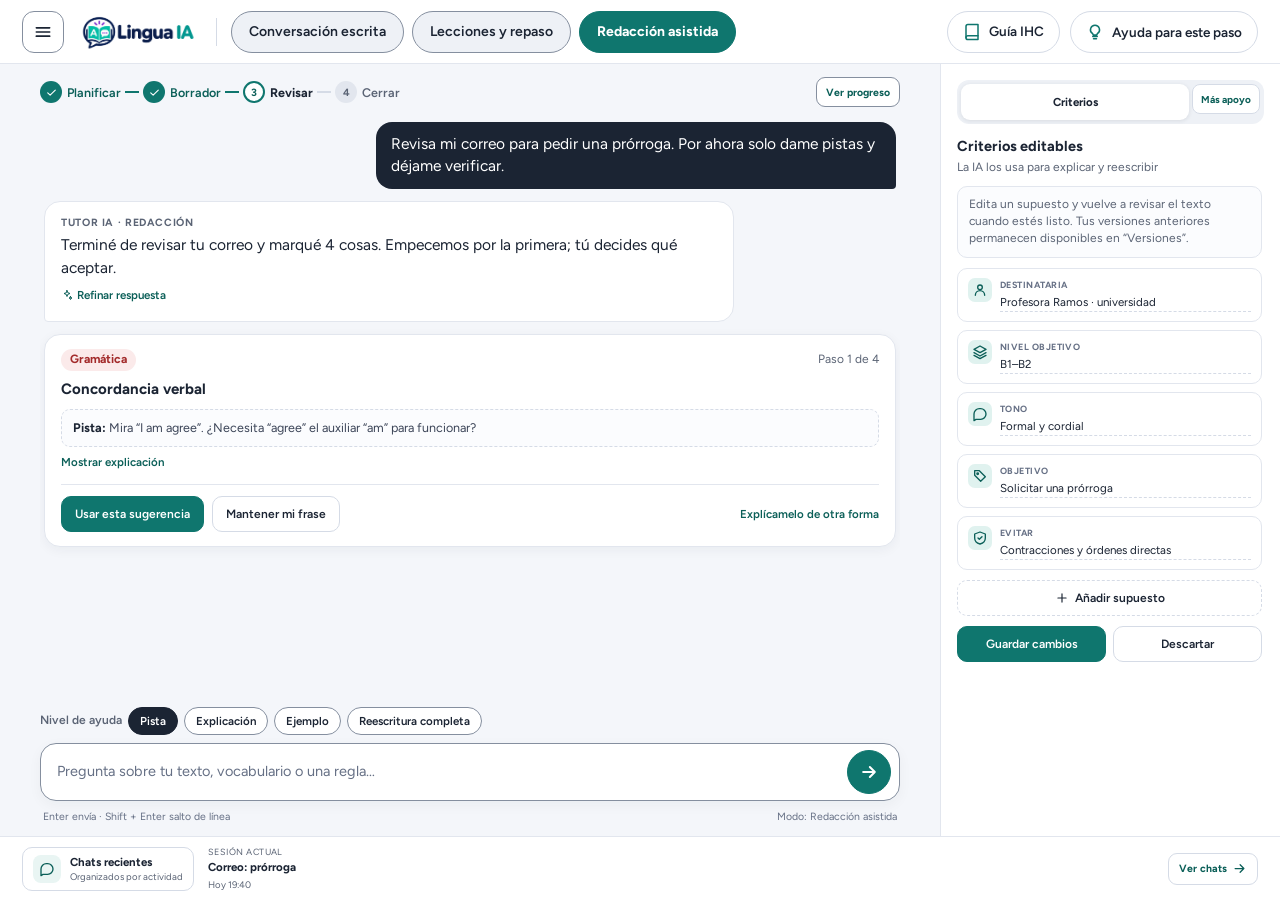
==== index.html @ 950b133c "feat: habilitar alojamiento dual en GitHub Pages con interconexión bidireccional y alias guia.html" ====
<!DOCTYPE html>
<html lang="es">
<head>
    <meta charset="UTF-8">
    <meta name="viewport" content="width=device-width, initial-scale=1.0">
    <title>Tutor IA · Inglés asistido</title>
    <link rel="preconnect" href="https://fonts.googleapis.com">
    <link rel="preconnect" href="https://fonts.gstatic.com" crossorigin>
    <link href="https://fonts.googleapis.com/css2?family=Figtree:wght@400;500;600;700&display=swap" rel="stylesheet">
    <link rel="stylesheet" href="css/style.css">
</head>
<body>
    <div class="app" id="app">

        <!-- ============ HEADER ============ -->
        <header class="app-header">
            <button class="icon-btn" data-action="open-drawer" aria-label="Menú: selector de tareas y modos" title="Selector de tareas">
                <svg width="20" height="20" viewBox="0 0 24 24" fill="none" stroke="currentColor" stroke-width="2" stroke-linecap="round"><path d="M4 7h16M4 12h16M4 17h16"/></svg>
            </button>
            <div class="brand-lockup" aria-label="Lingua IA" title="Lingua IA">
                <img src="images/lingua-ia-logo.png" alt="Lingua IA">
            </div>
            <span class="header-divider" aria-hidden="true"></span>

            <nav class="mode-nav" id="mode-nav" aria-label="Modos de práctica">
                <button class="mode-pill" data-action="set-mode" data-mode="conversation">Conversación escrita</button>
                <button class="mode-pill" data-action="set-mode" data-mode="lessons">Lecciones y repaso</button>
                <button class="mode-pill is-active" data-action="set-mode" data-mode="writing" aria-current="true">Redacción asistida</button>
            </nav>

            <div class="header-spacer"></div>

            <a href="guia.html" target="_blank" class="suggestion-btn" title="Abrir Guía de Principios de IHC en pestaña nueva" style="text-decoration: none; display: inline-flex; align-items: center; gap: 8px;">
                <svg width="18" height="18" viewBox="0 0 24 24" fill="none" stroke="currentColor" stroke-width="2" stroke-linecap="round" stroke-linejoin="round" aria-hidden="true"><path d="M4 19.5A2.5 2.5 0 0 1 6.5 17H20"/><path d="M6.5 2H20v20H6.5A2.5 2.5 0 0 1 4 19.5v-15A2.5 2.5 0 0 1 6.5 2z"/></svg>
                <span>Guía IHC</span>
            </a>

            <button class="suggestion-btn" id="suggestions-btn" data-action="toggle-suggestions" aria-expanded="false" aria-controls="suggestions-popover" aria-label="Sugerencias para este paso" title="Sugerencias para este paso">
                <svg width="18" height="18" viewBox="0 0 24 24" fill="none" stroke="currentColor" stroke-width="2" stroke-linecap="round" stroke-linejoin="round"><path d="M9 18h6M10 21h4M12 3a6 6 0 00-3.5 10.9c.6.5 1 1.2 1 2.1h5c0-.9.4-1.6 1-2.1A6 6 0 0012 3z"/></svg>
                <span>Ayuda para este paso</span>
            </button>

            <div class="popover" id="suggestions-popover" hidden></div>
        </header>

        <!-- ============ WORKSPACE ============ -->
        <div class="workspace">
            <main class="chat-column">
                <h1 class="sr-only" id="page-title">Lingua IA · Redacción asistida</h1>
                <div class="stagebar" id="stagebar"></div>

                <div class="chat-scroll" id="chat-scroll">
                    <div class="chat-messages" id="chat-messages" aria-live="polite"></div>
                </div>

                <div class="side-query" id="side-query" hidden></div>

                <div class="composer">
                    <div class="help-levels" id="help-levels" role="group" aria-label="Nivel de ayuda"></div>
                    <form class="composer-box" id="chat-form">
                        <label class="sr-only" for="chat-input">Escribe tu mensaje</label>
                        <textarea id="chat-input" rows="1" placeholder="Pregunta algo sobre tu texto o escribe otra frase…"></textarea>
                        <button type="submit" class="round-btn primary" id="send-btn" aria-label="Enviar mensaje" title="Enviar">
                            <svg width="20" height="20" viewBox="0 0 24 24" fill="none" stroke="currentColor" stroke-width="2.4" stroke-linecap="round" stroke-linejoin="round"><path d="M5 12h14M13 6l6 6-6 6"/></svg>
                        </button>
                    </form>
                    <div class="composer-hint">
                        <span>Enter envía · Shift + Enter salto de línea</span>
                        <span id="composer-mode-hint">Modo: Redacción asistida</span>
                    </div>
                </div>
            </main>

            <aside class="side-panel" id="side-panel" aria-label="Panel de apoyo">
                <button class="mobile-support-close" data-action="close-mobile-support">Cerrar apoyo</button>
                <div class="aside-tabs" id="aside-tabs" role="tablist"></div>
                <div class="aside-content" id="aside-content"></div>
            </aside>
        </div>

        <!-- ============ FOOTER ============ -->
        <footer class="recent-footer" id="recent-footer" aria-label="Chats recientes"></footer>
    </div>

    <!-- Overlays -->
    <div class="drawer-overlay" id="drawer-overlay" data-action="close-drawer" hidden></div>
    <aside class="drawer" id="drawer" hidden aria-label="Selector de tareas"></aside>
    <div class="history-overlay" id="history-overlay" data-action="close-history" hidden></div>
    <aside class="history-drawer" id="history-drawer" hidden aria-label="Chats recientes organizados por tarea"></aside>
    <div class="mobile-support-overlay" id="mobile-support-overlay" data-action="close-mobile-support" hidden></div>
    <div class="modal-overlay" id="modal-overlay" hidden>
        <div class="modal" role="dialog" aria-modal="true" aria-labelledby="modal-title" id="modal"></div>
    </div>
    <div class="toast" id="toast" role="status" hidden></div>
    <div class="sr-only" id="live-region" aria-live="polite"></div>

    <script src="js/icons.js"></script>
    <script src="js/data.js"></script>
    <script src="js/state.js"></script>
    <script src="js/corrections.js"></script>
    <script src="js/panels.js"></script>
    <script src="js/chat.js"></script>
    <script src="js/app.js"></script>
</body>
</html>
---- css/style.css ----
/* ============================================================
   Tutor IA · Inglés asistido
   Design system heredado de Main.dc.html (Figtree + teal)
   ============================================================ */

/* ---------- Tokens ---------- */
:root {
    --bg: #F4F6FA;
    --text: #1B2433;
    --text-2: #3B4457;
    --text-3: #5B6475;
    --muted: #667085;
    --teal: #0F766E;
    --teal-dark: #0B5F58;
    --teal-soft: #E0F2EF;
    --teal-soft-2: #E9F5F3;
    --border: #E2E6EE;
    --border-2: #D5DBE6;
    --border-3: #C5CDDB;
    --control-border: #858F9F;
    --surface: #FFFFFF;
    --surface-2: #EEF1F6;
    --surface-3: #FBFCFE;
    --red-soft: #FBEAEA;
    --red: #A32B2B;
    --red-2: #C23B3B;
    --blue-soft: #EAF2FB;
    --blue: #2B6CB0;
    --purple-soft: #EEF1F5;
    --purple: #344054;
    --yellow-soft: #FFF1D6;
    --yellow: #B7791F;
    --green-soft: #E0F2EF;
    --green: #0F766E;
    --radius: 16px;
    --radius-md: 12px;
    --radius-sm: 10px;
    --shadow: 0 18px 44px rgba(27, 36, 51, 0.14);
}

/* ---------- Reset ---------- */
*,
*::before,
*::after { box-sizing: border-box; }

html { font-size: 16px; }

body {
    margin: 0;
    min-height: 100vh;
    display: flex;
    align-items: center;
    justify-content: center;
    background: #E7EBF2;
    color: var(--text);
    font-family: 'Figtree', system-ui, -apple-system, sans-serif;
    line-height: 1.45;
    overflow: hidden;
}

button,
input,
textarea,
select { font-family: inherit; }

button { cursor: pointer; }

[hidden] { display: none !important; }

h1, h2, h3, h4, p { margin: 0; }

svg { display: block; }

.sr-only {
    position: absolute !important;
    width: 1px; height: 1px;
    padding: 0; margin: -1px;
    overflow: hidden; clip: rect(0 0 0 0);
    white-space: nowrap; border: 0;
}

/* ---------- App shell ---------- */
.app {
    width: 1440px;
    max-width: 100vw;
    height: 900px;
    max-height: 100vh;
    display: flex;
    flex-direction: column;
    background: var(--bg);
    overflow: hidden;
    box-shadow: 0 0 0 1px rgba(27, 36, 51, 0.04), var(--shadow);
}

/* ============================================================
   HEADER
   ============================================================ */
.app-header {
    height: 64px;
    flex: none;
    display: flex;
    align-items: center;
    gap: 10px;
    padding: 0 22px;
    background: var(--surface);
    border-bottom: 1px solid var(--border);
    position: relative;
    z-index: 30;
}

.icon-btn {
    width: 42px;
    height: 42px;
    flex: none;
    display: inline-flex;
    align-items: center;
    justify-content: center;
    border: 1px solid var(--border-2);
    border-radius: 12px;
    background: var(--surface);
    color: var(--text);
    transition: background 0.16s, border-color 0.16s;
}
.icon-btn:hover { background: var(--surface-2); border-color: var(--border-3); }
.icon-btn.tiny { width: 28px; height: 28px; border-radius: 8px; }

.brand-lockup {
    width: 128px;
    height: 40px;
    flex: none;
    display: inline-flex;
    align-items: center;
    justify-content: center;
    overflow: hidden;
}
.brand-lockup img {
    display: block;
    width: 100%;
    height: 100%;
    object-fit: contain;
}

.header-divider {
    width: 1px;
    height: 28px;
    background: var(--border-2);
    margin: 0 4px;
    flex: none;
}

.mode-nav {
    display: flex;
    align-items: center;
    gap: 8px;
    min-width: 0;
    overflow-x: auto;
    scrollbar-width: none;
}
.mode-nav::-webkit-scrollbar { display: none; }

.mode-pill {
    height: 42px;
    padding: 0 17px;
    border-radius: 22px;
    border: 1px solid var(--border-2);
    background: var(--surface-2);
    color: var(--text);
    font-size: 14px;
    font-weight: 600;
    white-space: nowrap;
    transition: background 0.16s, color 0.16s, border-color 0.16s;
}
.mode-pill:hover { background: #E5EAF2; }
.mode-pill.is-active {
    background: var(--teal);
    border-color: var(--teal);
    color: #fff;
    font-weight: 700;
}

.header-spacer { flex: 1; }

.demo-badge {
    display: inline-flex;
    align-items: center;
    gap: 6px;
    height: 28px;
    padding: 0 10px;
    border-radius: 14px;
    background: var(--yellow-soft);
    color: #8A5A0B;
    font-size: 11.5px;
    font-weight: 700;
    white-space: nowrap;
}
.demo-dot {
    width: 7px; height: 7px; border-radius: 50%;
    background: #D69E2E;
    box-shadow: 0 0 0 3px rgba(214, 158, 46, 0.18);
}

.suggestion-btn {
    height: 42px;
    padding: 0 15px;
    border-radius: 22px;
    border: 1px solid var(--border-2);
    background: var(--surface);
    color: var(--text);
    font-size: 13.5px;
    font-weight: 600;
    display: inline-flex;
    align-items: center;
    gap: 8px;
    white-space: nowrap;
}
.suggestion-btn:hover { background: var(--surface-2); }
.suggestion-btn svg { color: var(--teal); }

/* Popover */
.popover {
    position: absolute;
    top: 58px;
    right: 20px;
    width: 352px;
    padding: 14px;
    background: var(--surface);
    border: 1px solid var(--border);
    border-radius: 16px;
    box-shadow: var(--shadow);
    z-index: 60;
}
.popover-head {
    display: flex;
    align-items: center;
    justify-content: space-between;
    gap: 8px;
}
.popover h4 {
    font-size: 14.5px;
    margin: 10px 0 8px;
}
.suggestions-list { display: flex; flex-direction: column; gap: 9px; }
.suggestion-item {
    display: flex;
    gap: 9px;
    padding: 9px;
    border-radius: 10px;
    background: var(--surface-3);
    border: 1px solid var(--border);
}
.suggestion-item strong { display: block; font-size: 12.5px; }
.suggestion-item p { font-size: 11.5px; color: var(--text-3); line-height: 1.35; margin-top: 2px; }
.suggestion-icon {
    width: 26px; height: 26px; flex: none;
    border-radius: 8px;
    display: grid; place-items: center;
    background: var(--teal-soft);
    color: var(--teal-dark);
}

/* ============================================================
   WORKSPACE
   ============================================================ */
.workspace {
    flex: 1;
    min-height: 0;
    display: flex;
}

.chat-column {
    flex: 1;
    min-width: 0;
    display: flex;
    flex-direction: column;
    align-items: center;
    position: relative;
}

.chat-column > .stagebar,
.chat-column > .chat-scroll,
.chat-column > .composer,
.chat-column > .side-query {
    width: 800px;
    max-width: calc(100% - 48px);
}

/* ---------- Stagebar ---------- */
.stagebar {
    height: 56px;
    flex: none;
    display: flex;
    align-items: center;
    justify-content: space-between;
    gap: 8px;
}

.stages {
    display: flex;
    align-items: center;
    gap: 4px;
    min-width: 0;
}

.stage {
    display: inline-flex;
    align-items: center;
    gap: 5px;
    border: 0;
    background: transparent;
    padding: 0;
    font-size: 12.5px;
    font-weight: 600;
    color: var(--text-3);
    white-space: nowrap;
}
.stage-dot {
    width: 22px;
    height: 22px;
    flex: none;
    border-radius: 50%;
    display: grid;
    place-items: center;
    background: var(--border);
    color: var(--text-3);
    font-size: 10.5px;
    font-weight: 700;
}
.stage.is-done { color: var(--teal-dark); }
.stage.is-done .stage-dot { background: var(--teal); color: #fff; }
.stage.is-active { color: var(--text); font-weight: 700; }
.stage.is-active .stage-dot {
    background: #fff;
    color: var(--teal-dark);
    border: 2px solid var(--teal);
}
.stage-line {
    width: 14px;
    height: 2px;
    background: var(--border-2);
    flex: none;
}
.stage.is-done + .stage-line { background: var(--teal); }

.stage-actions {
    display: flex;
    align-items: center;
    gap: 6px;
    flex: none;
}

.workflow-toggle {
    display: flex;
    align-items: center;
    gap: 2px;
    padding: 3px;
    border-radius: 10px;
    background: var(--surface-2);
    border: 1px solid var(--border);
}
.workflow-toggle .paper-tag { display: none !important; }
.workflow-toggle button {
    height: 26px;
    padding: 0 8px;
    border: 0;
    border-radius: 7px;
    background: transparent;
    color: var(--text-3);
    font-size: 10.5px;
    font-weight: 600;
    white-space: nowrap;
}
.workflow-toggle button.is-active {
    background: #fff;
    color: var(--teal-dark);
    box-shadow: 0 1px 4px rgba(27, 36, 51, 0.10);
}

.stage-link {
    border: 0;
    background: transparent;
    color: var(--teal-dark);
    font-size: 12px;
    font-weight: 600;
    text-decoration: underline;
    padding: 0 2px;
    white-space: nowrap;
}
.stage-btn {
    height: 30px;
    padding: 0 9px;
    border: 1px solid var(--border-2);
    border-radius: 9px;
    background: #fff;
    color: var(--text);
    font-size: 11.5px;
    font-weight: 600;
    display: inline-flex;
    align-items: center;
    gap: 5px;
    white-space: nowrap;
}
.stage-btn:hover { border-color: var(--teal); color: var(--teal-dark); }
.stage-icon {
    width: 30px; height: 30px;
    border: 1px solid var(--border-2);
    border-radius: 9px;
    background: #fff;
    color: var(--teal-dark);
    display: grid; place-items: center;
}

/* ============================================================
   CHAT
   ============================================================ */
.chat-scroll {
    flex: 1;
    min-height: 0;
    overflow-y: auto;
    padding: 2px 4px 10px;
    scrollbar-width: thin;
    scrollbar-color: var(--border-3) transparent;
}
.chat-scroll::-webkit-scrollbar { width: 8px; }
.chat-scroll::-webkit-scrollbar-thumb { background: var(--border-3); border-radius: 4px; }

.chat-messages {
    display: flex;
    flex-direction: column;
    gap: 12px;
    padding-bottom: 8px;
}

.bubble {
    font-size: 15.5px;
    line-height: 1.45;
}
.bubble.user {
    align-self: flex-end;
    max-width: 520px;
    padding: 11px 15px;
    border-radius: 16px 16px 4px 16px;
    background: var(--text);
    color: #fff;
}
.bubble.ai {
    align-self: flex-start;
    max-width: 690px;
    padding: 13px 16px;
    border-radius: 16px 16px 16px 4px;
    background: #fff;
    border: 1px solid var(--border);
}
.bubble-label {
    font-size: 10.5px;
    font-weight: 700;
    letter-spacing: 0.06em;
    color: var(--text-3);
    margin-bottom: 4px;
}
.bubble.ai p { color: var(--text); }
.refine-trigger {
    display: inline-flex;
    align-items: center;
    gap: 4px;
    margin-top: 9px;
    color: var(--teal-dark);
}
.refinement-note {
    display: inline-flex;
    margin-top: 8px;
    padding: 4px 7px;
    border-radius: 7px;
    background: var(--teal-soft-2);
    color: var(--teal-dark);
    font-size: 10.5px;
}

.chip-row { display: flex; flex-wrap: wrap; gap: 6px; margin-top: 9px; }
.chip {
    height: 25px;
    padding: 0 9px;
    border-radius: 13px;
    border: 1px solid transparent;
    background: var(--surface-2);
    color: var(--text-2);
    font-size: 11.5px;
    font-weight: 500;
    display: inline-flex;
    align-items: center;
    gap: 5px;
    white-space: nowrap;
}
button.chip:hover { background: #E4EAF2; }
.chip svg { color: var(--teal); }
.chip.grammar { background: var(--red-soft); color: var(--red); }
.chip.vocab { background: var(--blue-soft); color: var(--blue); }
.chip.tone { background: var(--purple-soft); color: var(--purple); }
.chip.clarity { background: var(--yellow-soft); color: #8A5A0B; }
.chip.grammar svg, .chip.vocab svg, .chip.tone svg, .chip.clarity svg { color: currentColor; }

.typing-dots { display: flex; gap: 4px; padding: 4px 0; }
.typing-dots span {
    width: 6px; height: 6px; border-radius: 50%;
    background: var(--border-3);
    animation: blink 1.1s infinite;
}
.typing-dots span:nth-child(2) { animation-delay: 0.15s; }
.typing-dots span:nth-child(3) { animation-delay: 0.3s; }

@keyframes blink {
    0%, 80%, 100% { opacity: 0.3; transform: translateY(0); }
    40% { opacity: 1; transform: translateY(-2px); }
}
@keyframes rise {
    from { opacity: 0; transform: translateY(6px); }
    to { opacity: 1; transform: translateY(0); }
}

/* ---------- Shared section bits ---------- */
.section-head {
    display: flex;
    align-items: flex-start;
    justify-content: space-between;
    gap: 10px;
}
.section-title-wrap { display: flex; flex-direction: column; gap: 4px; }
.section-title-wrap h4 { font-size: 14px; font-weight: 700; }

.paper-tag {
    display: inline-flex;
    align-items: center;
    gap: 4px;
    align-self: flex-start;
    padding: 2px 6px;
    border-radius: 5px;
    background: var(--teal-soft);
    color: var(--teal-dark);
    font-size: 9px;
    font-weight: 700;
    letter-spacing: 0.035em;
    text-transform: uppercase;
    white-space: nowrap;
}
.paper-tag.strong { background: var(--teal-soft-2); border: 1px solid #CBE7E2; }

.text-btn {
    border: 0;
    background: transparent;
    color: var(--teal-dark);
    font-size: 11.5px;
    font-weight: 600;
    padding: 0;
    display: inline-flex;
    align-items: center;
    gap: 4px;
    white-space: nowrap;
}
.text-btn:hover { text-decoration: underline; }
.text-btn.mt-8 { margin-top: 8px; }

.muted-text { color: var(--text-3); font-size: 11.5px; line-height: 1.4; }
.italic { font-style: italic; }
.mono { font-family: ui-monospace, SFMono-Regular, Menlo, monospace; font-size: 11px; }
.small { font-size: 10.5px; }

/* ============================================================
   MAPA DE REVISIÓN (WaitGPT)
   ============================================================ */
.graph-card {
    background: #fff;
    border: 1px solid var(--border);
    border-radius: 16px;
    padding: 13px 15px 11px;
}
.graph-track {
    display: flex;
    align-items: center;
    gap: 4px;
    margin-top: 12px;
    overflow-x: auto;
    padding-bottom: 4px;
    scrollbar-width: thin;
}
.graph-node {
    width: 112px;
    flex: none;
    padding: 8px;
    border: 1px solid var(--border-2);
    border-radius: 10px;
    background: #fff;
    text-align: left;
    display: flex;
    flex-direction: column;
    gap: 4px;
    transition: transform 0.16s, box-shadow 0.16s, border-color 0.16s;
}
.graph-node:hover { transform: translateY(-2px); box-shadow: 0 8px 18px rgba(27, 36, 51, 0.08); border-color: var(--border-3); }
.graph-node.status-warning { border-color: #E9D2A8; background: #FFFCF5; }
.graph-node.status-error { border-color: #E7B9B9; background: #FFFAFA; }
.graph-node.is-playing { border-color: var(--teal); box-shadow: 0 0 0 3px rgba(15, 118, 110, 0.16); }

.graph-node-top { display: flex; align-items: center; justify-content: space-between; }
.graph-icon {
    width: 22px; height: 22px; border-radius: 7px;
    display: grid; place-items: center;
    background: var(--surface-2); color: var(--text-2);
}
.status-warning .graph-icon { background: var(--yellow-soft); color: var(--yellow); }
.status-error .graph-icon { background: var(--red-soft); color: var(--red); }
.status-ok .graph-icon { background: var(--teal-soft); color: var(--teal-dark); }
.graph-status {
    font-size: 8.5px; font-weight: 700; text-transform: uppercase;
    color: var(--muted);
}
.status-warning .graph-status { color: var(--yellow); }
.status-error .graph-status { color: var(--red); }
.status-ok .graph-status { color: var(--teal-dark); }
.graph-title { font-size: 11.5px; font-weight: 700; color: var(--text); }
.table-glyph {
    display: grid;
    grid-template-columns: repeat(4, 1fr);
    gap: 2px;
    margin-top: 2px;
}
.glyph-cell { height: 5px; border-radius: 1.5px; background: var(--surface-2); }
.glyph-cell.is-ok { background: #9ED4CC; }
.glyph-cell.is-warning { background: #EBCB92; }
.glyph-cell.is-error { background: #E7ADAD; }
.glyph-cell.is-muted { background: #E8ECF3; }
.graph-arrow { color: var(--border-3); flex: none; }
.graph-caption { font-size: 10.5px; color: var(--muted); margin-top: 7px; }

/* ---------- Vista por datos (Gu et al.) ---------- */
.data-view-card {
    background: #fff;
    border: 1px solid var(--border);
    border-radius: 16px;
    padding: 13px 15px;
}
.mini-table-wrap { overflow-x: auto; margin-top: 9px; }
.mini-table { width: 100%; border-collapse: collapse; font-size: 11.5px; }
.mini-table th {
    text-align: left; font-size: 9.5px; text-transform: uppercase; letter-spacing: 0.05em;
    color: var(--text-3); padding: 6px 8px; border-bottom: 1px solid var(--border);
}
.mini-table td { padding: 7px 8px; border-bottom: 1px solid var(--border); color: var(--text-2); }
.mini-table tr.accepted td { background: #F4FBF9; }
.mini-table tr.rejected td { background: #FFF8F8; }

/* ============================================================
   TARJETAS DE CORRECCIÓN
   ============================================================ */
.analysis-cards { display: flex; flex-direction: column; gap: 12px; }

.correction-card {
    background: #fff;
    border: 1px solid var(--border);
    border-radius: 16px;
    padding: 14px 16px;
    transition: border-color 0.16s, box-shadow 0.16s;
}
.correction-card:hover { border-color: var(--border-2); }
.correction-card.is-highlighted { border-color: var(--teal); box-shadow: 0 0 0 3px rgba(15, 118, 110, 0.13); }
.correction-card.status-accepted { border-left: 4px solid var(--teal); }
.correction-card.status-rejected { border-left: 4px solid var(--border-3); }

.correction-head { display: flex; align-items: center; justify-content: space-between; gap: 8px; }
.badge-row { display: flex; align-items: center; gap: 6px; flex-wrap: wrap; }
.correction-count { font-size: 11px; color: var(--text-3); white-space: nowrap; }

.type-badge {
    display: inline-flex; align-items: center;
    height: 22px; padding: 0 9px;
    border-radius: 11px;
    font-size: 10.5px; font-weight: 700;
    background: var(--surface-2); color: var(--text-2);
    white-space: nowrap;
}
.type-badge.grammar { background: var(--red-soft); color: var(--red); }
.type-badge.vocab { background: var(--blue-soft); color: var(--blue); }
.type-badge.tone { background: var(--purple-soft); color: var(--purple); }
.type-badge.clarity { background: var(--yellow-soft); color: #8A5A0B; }

.correction-title-row {
    display: flex; align-items: center; justify-content: space-between;
    gap: 10px; margin-top: 8px;
}
.correction-title-row h4 { font-size: 15px; font-weight: 700; }
.status-pill {
    display: inline-flex; align-items: center;
    height: 21px; padding: 0 8px;
    border-radius: 11px;
    font-size: 9.5px; font-weight: 700;
    text-transform: uppercase; letter-spacing: 0.03em;
    background: var(--surface-2); color: var(--text-3);
    white-space: nowrap;
}
.status-pill.pending { background: var(--surface-2); color: var(--text-3); }
.status-pill.accepted, .status-pill.ok { background: var(--teal-soft); color: var(--teal-dark); }
.status-pill.rejected { background: var(--red-soft); color: var(--red); }
.status-pill.warning { background: var(--yellow-soft); color: #8A5A0B; }
.status-pill.error { background: var(--red-soft); color: var(--red); }

.diff-line {
    display: flex; align-items: center; gap: 8px; flex-wrap: wrap;
    margin-top: 9px; font-size: 13.5px;
}
.diff-before {
    padding: 2px 7px; border-radius: 5px;
    background: var(--red-soft); color: var(--text);
    text-decoration: line-through; text-decoration-color: var(--red-2);
}
.diff-arrow { color: var(--text-3); }
.diff-after {
    padding: 2px 7px; border-radius: 5px;
    background: var(--teal-soft); color: var(--teal-dark);
    font-weight: 700;
}
.hint-box {
    margin-top: 9px; padding: 9px 11px;
    border-radius: 9px;
    background: var(--surface-3);
    border: 1px dashed var(--border-2);
    font-size: 12.5px; color: var(--text-2); line-height: 1.42;
}
.hint-box strong { color: var(--text); }
.why { margin-top: 8px; font-size: 12.5px; color: var(--text-2); line-height: 1.42; }
.why strong { color: var(--text); }
.example-box {
    margin-top: 8px; padding: 8px 10px;
    border-radius: 8px; background: var(--teal-soft-2);
    font-size: 12px; color: var(--teal-dark);
}
.example-label {
    display: inline-block; margin-right: 7px;
    font-size: 9px; font-weight: 700; text-transform: uppercase; letter-spacing: 0.05em;
    color: var(--teal);
}

.woz-row { display: flex; flex-wrap: wrap; gap: 5px; margin-top: 10px; }
.woz-chip {
    display: inline-flex; align-items: center; gap: 3px;
    height: 21px; padding: 0 7px;
    border-radius: 6px;
    background: var(--surface-3);
    border: 1px dashed var(--border-2);
    font-size: 9.5px; color: var(--text-3);
}
.woz-chip b { color: var(--text-2); font-weight: 700; }
.woz-chip.subtle { border-style: solid; background: var(--surface-2); color: var(--muted); }

.correction-actions {
    display: flex; flex-wrap: wrap; align-items: center; gap: 7px;
    margin-top: 12px; padding-top: 11px; border-top: 1px solid var(--border);
}
.actions-spacer { flex: 1; min-width: 4px; }
.resolved-note { font-size: 11.5px; color: var(--text-3); }

/* ---------- Botones ---------- */
.btn {
    height: 36px;
    padding: 0 13px;
    border: 1px solid var(--border-2);
    border-radius: 10px;
    background: #fff;
    color: var(--text);
    font-size: 12px;
    font-weight: 600;
    display: inline-flex;
    align-items: center;
    justify-content: center;
    gap: 6px;
    white-space: nowrap;
    transition: background 0.15s, border-color 0.15s, color 0.15s;
}
.btn:hover { background: var(--surface-2); }
.btn-primary { background: var(--teal); border-color: var(--teal); color: #fff; }
.btn-primary:hover { background: var(--teal-dark); border-color: var(--teal-dark); }
.btn-ghost { background: transparent; border-style: dashed; }
.btn.full { width: 100%; }

/* ============================================================
   PROGRESO / DESCOMPOSICIÓN / INSIGHT
   ============================================================ */
.progress-card {
    background: #fff; border: 1px solid var(--border);
    border-radius: 16px; padding: 12px 15px;
}
.progress-head { display: flex; align-items: center; justify-content: space-between; gap: 10px; }
.progress-head > div { display: flex; align-items: center; gap: 8px; flex-wrap: wrap; }
.progress-head strong { font-size: 13px; }
.progress-count { font-size: 12px; font-weight: 700; color: var(--teal-dark); }
.progress-bars { display: grid; grid-template-columns: repeat(4, 1fr); gap: 5px; margin-top: 9px; }
.progress-seg { height: 7px; border-radius: 4px; background: var(--surface-2); }
.progress-seg.accepted { background: var(--teal); }
.progress-seg.rejected { background: var(--border-3); }
.progress-foot { display: flex; align-items: center; justify-content: space-between; gap: 8px; margin-top: 8px; font-size: 10.5px; color: var(--text-3); }

.decomp-card {
    background: linear-gradient(180deg, #F7FCFB 0%, #FFFFFF 100%);
    border: 1px solid #CBE7E2;
    border-radius: 16px;
    padding: 14px 16px;
}
.decomp-card h4 { font-size: 14.5px; margin-top: 8px; }
.task-chain { display: flex; align-items: center; flex-wrap: wrap; gap: 5px; margin: 10px 0; }
.chain-task {
    display: inline-flex; align-items: center; gap: 5px;
    padding: 5px 8px; border-radius: 8px;
    background: #fff; border: 1px solid var(--border-2);
    font-size: 10.5px; color: var(--text-2);
}
.chain-task b { color: var(--teal-dark); }
.chain-task.ok { border-color: #BFE3DD; background: var(--teal-soft-2); }
.chain-task.warning { border-color: #E9D2A8; background: #FFFCF5; }
.relation-badge {
    display: inline-flex; align-items: center; justify-content: center;
    height: 16px; padding: 0 5px;
    border-radius: 5px;
    background: var(--surface-2);
    font-size: 8.5px; font-weight: 700; color: var(--text-3);
    letter-spacing: 0.03em;
}
.chain-arrow { color: var(--border-3); }
.modal-actions { display: flex; flex-wrap: wrap; gap: 8px; margin-top: 12px; }

.insight-card {
    display: flex; align-items: flex-start; gap: 10px;
    background: var(--teal-soft-2);
    border: 1px solid #CBE7E2;
    border-radius: 16px; padding: 12px 15px;
}
.insight-icon {
    width: 30px; height: 30px; flex: none;
    border-radius: 9px; background: #fff; color: var(--teal-dark);
    display: grid; place-items: center;
}
.insight-card strong { font-size: 13px; }
.insight-card p { font-size: 11.5px; color: var(--text-2); margin-top: 3px; }
.insight-card .text-btn { margin-left: auto; }

/* ---------- Contexto de otros modos ---------- */
.scenario-strip { display: flex; flex-wrap: wrap; gap: 6px; }
.scenario-chip {
    height: 30px; padding: 0 11px;
    border-radius: 15px; border: 1px solid var(--border-2);
    background: #fff; color: var(--text-2);
    font-size: 11.5px; font-weight: 600;
    display: inline-flex; align-items: center; gap: 5px;
}
.scenario-chip.is-active { background: var(--teal); border-color: var(--teal); color: #fff; }
.scenario-chip.is-active svg { color: #fff; }
.chat-context-note {
    display: flex; align-items: center; gap: 7px;
    padding: 8px 11px; border-radius: 10px;
    background: var(--surface-2); color: var(--text-2);
    font-size: 11.5px;
}
.context-copy { flex: 1; }
.chat-context-note .text-btn { flex: none; }
.chat-context-note svg { flex: none; color: var(--teal-dark); margin-top: 1px; }

.reading-card {
    background: #fff; border: 1px solid var(--border);
    border-radius: 16px; padding: 14px 16px;
}
.reading-card p { font-size: 15px; line-height: 1.62; color: var(--text-2); margin-top: 8px; }
.word-picker { display: flex; flex-wrap: wrap; gap: 5px; margin-top: 10px; }
.word-chip {
    height: 25px; padding: 0 9px; border-radius: 13px;
    border: 1px solid var(--border-2); background: var(--surface-3);
    font-size: 11px; color: var(--text-2);
}
.word-chip:hover { border-color: var(--teal); color: var(--teal-dark); }
.word-chip.is-active { background: var(--teal); border-color: var(--teal); color: #fff; }
.inline-word-detail {
    margin-top: 10px; padding: 9px 11px; border-radius: 9px;
    background: var(--teal-soft-2); color: var(--teal-dark); font-size: 12px;
}
.word-detail-head {
    display: flex;
    align-items: baseline;
    justify-content: space-between;
    gap: 8px;
}
.word-detail-head strong { font-size: 13px; color: var(--teal-dark); }
.word-detail-head span { color: var(--text-3); font-size: 9px; text-transform: uppercase; letter-spacing: .04em; }
.inline-word-detail p { margin-top: 6px; color: var(--text-2); line-height: 1.42; }
.word-example,
.word-extra-example {
    margin-top: 7px;
    padding: 7px 8px;
    border-radius: 7px;
    font-size: 11px;
    line-height: 1.4;
}
.word-example { background: #fff; border: 1px solid #CBE7E2; color: var(--teal-dark); }
.word-extra-example { background: rgba(255,255,255,.62); border: 1px dashed #B7DCD5; color: var(--text-2); }
.word-example span,
.word-extra-example span {
    display: block;
    margin-bottom: 2px;
    color: var(--teal);
    font-size: 8px;
    font-weight: 700;
    text-transform: uppercase;
    letter-spacing: .04em;
}
.word-use { font-size: 11px; }
.word-detail-actions { display: flex; flex-wrap: wrap; gap: 6px; margin-top: 8px; }
.word-detail-actions .btn { margin-top: 0; }
.reading-prompt-card {
    display: flex;
    flex-direction: column;
    gap: 8px;
    padding: 12px 14px;
    border: 1px dashed var(--border-2);
    border-radius: 12px;
    background: var(--surface-3);
}
.reading-prompt-card h4 { font-size: 13px; }
.reading-prompt-card p { margin-top: 3px; color: var(--text-3); font-size: 11px; line-height: 1.4; }
.prompt-example {
    padding: 8px 9px;
    border-radius: 8px;
    background: #fff;
    color: var(--text-2);
    font-size: 11px;
    line-height: 1.42;
}
.reading-prompt-card .btn { align-self: flex-start; }
.quick-prompts { display: flex; flex-wrap: wrap; align-items: center; gap: 6px; padding: 4px 0; }

/* ---------- Guía de modo secundario ---------- */
.mode-guide-card {
    background: #fff;
    border: 1px solid var(--border);
    border-radius: 16px;
    padding: 13px 15px;
}
.guide-grid { display: grid; grid-template-columns: repeat(3, 1fr); gap: 7px; margin-top: 9px; }
.guide-step {
    display: flex; gap: 7px; align-items: flex-start;
    padding: 8px 9px; border-radius: 9px;
    background: var(--surface-3); border: 1px solid var(--border);
}
.guide-num {
    width: 20px; height: 20px; flex: none; border-radius: 50%;
    background: var(--teal-soft); color: var(--teal-dark);
    font-size: 10px; font-weight: 700;
    display: grid; place-items: center;
}
.guide-step strong { display: block; font-size: 11px; }
.guide-step p { font-size: 10px; color: var(--text-3); line-height: 1.35; margin-top: 1px; }
.guide-papers { display: flex; flex-wrap: wrap; gap: 4px; margin-top: 9px; padding-top: 9px; border-top: 1px solid var(--border); }

/* ============================================================
   COMPOSER · barra de conversación tradicional
   ============================================================ */
.composer {
    flex: none;
    padding-bottom: 12px;
    display: flex;
    flex-direction: column;
    gap: 8px;
}
.help-levels {
    display: flex;
    align-items: center;
    gap: 6px;
    overflow-x: auto;
    scrollbar-width: none;
}
.help-levels::-webkit-scrollbar { display: none; }
.help-label { font-size: 12px; font-weight: 600; color: var(--text-3); white-space: nowrap; }
.help-pill {
    height: 28px;
    padding: 0 11px;
    border-radius: 14px;
    border: 1px solid var(--border-2);
    background: #fff;
    color: var(--text);
    font-size: 11.5px;
    font-weight: 600;
    white-space: nowrap;
}
.help-pill.is-active { background: var(--text); border-color: var(--text); color: #fff; }

.composer-box {
    min-height: 56px;
    display: flex;
    align-items: flex-end;
    gap: 8px;
    padding: 6px 8px 6px 16px;
    border: 1px solid var(--border-3);
    border-radius: 16px;
    background: #fff;
    box-shadow: 0 4px 14px rgba(27, 36, 51, 0.045);
    transition: border-color 0.16s, box-shadow 0.16s;
}
.composer-box:focus-within {
    border-color: var(--teal);
    box-shadow: 0 0 0 3px rgba(15, 118, 110, 0.10);
}
.composer-box textarea {
    flex: 1;
    height: 44px;
    max-height: 96px;
    padding: 11px 0;
    border: 0;
    outline: 0;
    resize: none;
    background: transparent;
    color: var(--text);
    font-size: 14.5px;
    line-height: 1.4;
    overflow-y: auto;
}
.composer-box textarea::placeholder { color: var(--muted); }

.round-btn {
    width: 44px; height: 44px; flex: none;
    border-radius: 22px;
    border: 1px solid var(--border-2);
    background: #fff;
    color: var(--text);
    display: grid; place-items: center;
    transition: background 0.16s, color 0.16s, border-color 0.16s;
}
.round-btn:hover { background: var(--surface-2); }
.round-btn.primary { background: var(--teal); border-color: var(--teal); color: #fff; }
.round-btn.primary:hover { background: var(--teal-dark); }
@keyframes pulse {
    0%, 100% { box-shadow: 0 0 0 0 rgba(194, 59, 59, 0.22); }
    50% { box-shadow: 0 0 0 5px rgba(194, 59, 59, 0.10); }
}
.composer-hint {
    display: flex;
    justify-content: space-between;
    gap: 10px;
    padding: 0 3px;
    font-size: 10.5px;
    color: var(--muted);
}

/* ---------- Side query ---------- */
.side-query {
    flex: none;
    margin-bottom: 8px;
    padding: 11px 13px;
    background: var(--surface-3);
    border: 1px solid var(--border-2);
    border-radius: 14px;
}
.side-query-head {
    display: flex; align-items: flex-start; justify-content: space-between; gap: 8px;
}
.side-query-head > div { display: flex; flex-direction: column; gap: 3px; }
.side-query-head strong { font-size: 12.5px; }
.side-examples { display: flex; flex-wrap: wrap; gap: 5px; margin-top: 8px; }
.side-form { display: flex; gap: 7px; margin-top: 8px; }
.side-form input {
    flex: 1; height: 34px; padding: 0 11px;
    border: 1px solid var(--border-2); border-radius: 9px;
    background: #fff; font-size: 12px; color: var(--text);
}
.side-form input:focus { outline: 0; border-color: var(--teal); }
.side-answer {
    margin-top: 9px; padding: 9px 11px;
    border-radius: 9px; background: #fff; border: 1px solid var(--border);
    font-size: 12px; color: var(--text-2);
}

/* ============================================================
   ASIDE
   ============================================================ */
.side-panel {
    width: 420px;
    flex: none;
    min-height: 0;
    display: flex;
    flex-direction: column;
    gap: 12px;
    padding: 16px 20px 16px;
    background: #fff;
    border-left: 1px solid var(--border);
}

.aside-tabs {
    flex: none;
    display: flex;
    gap: 3px;
    padding: 4px;
    border-radius: 12px;
    background: var(--surface-2);
    overflow-x: auto;
    scrollbar-width: none;
}
.aside-tabs::-webkit-scrollbar { display: none; }
.aside-tab {
    flex: 1;
    min-width: 0;
    height: 36px;
    padding: 0 4px;
    border: 0;
    border-radius: 9px;
    background: transparent;
    color: var(--text-2);
    font-size: 11.5px;
    font-weight: 600;
    white-space: nowrap;
}
.aside-tab.is-active {
    background: #fff;
    color: var(--text);
    font-weight: 700;
    box-shadow: 0 1px 4px rgba(27, 36, 51, 0.10);
}
.tab-count {
    display: inline-grid; place-items: center;
    min-width: 15px; height: 15px; padding: 0 3px;
    border-radius: 8px; background: var(--teal-soft);
    color: var(--teal-dark); font-size: 9px; font-weight: 700;
}

.aside-content {
    flex: 1;
    min-height: 0;
    overflow-y: auto;
    padding-right: 2px;
    display: flex;
    flex-direction: column;
    gap: 10px;
    scrollbar-width: thin;
    scrollbar-color: var(--border-3) transparent;
}
.aside-content::-webkit-scrollbar { width: 7px; }
.aside-content::-webkit-scrollbar-thumb { background: var(--border-3); border-radius: 4px; }

.panel-head { display: flex; align-items: flex-start; justify-content: space-between; gap: 8px; }
.panel-head-actions { display: flex; align-items: center; gap: 8px; }
.panel-head h3 { font-size: 14.5px; font-weight: 700; }
.panel-head p { font-size: 11px; color: var(--text-3); margin-top: 2px; }
.panel-note {
    padding: 9px 11px;
    border-radius: 10px;
    background: var(--surface-3);
    border: 1px solid var(--border);
    font-size: 11px;
    color: var(--text-3);
    line-height: 1.42;
}
.panel-note strong { color: var(--text-2); }
.panel-note p { margin-top: 3px; }
.panel-actions { display: flex; gap: 7px; flex-wrap: wrap; }
.panel-actions .btn { flex: 1; }

.version-history-list { display: flex; flex-direction: column; gap: 7px; margin-top: 10px; }
.version-history-row {
    display: flex;
    align-items: center;
    justify-content: space-between;
    gap: 10px;
    padding: 9px 10px;
    border: 1px solid var(--border);
    border-radius: 10px;
    background: var(--surface-3);
}
.version-history-row.is-active { border-color: var(--teal); background: var(--teal-soft-2); }
.version-history-copy { min-width: 0; }
.version-history-copy strong { display: block; font-size: 12px; }
.version-history-copy span { display: block; margin-top: 2px; color: var(--text-3); font-size: 10px; }
.version-history-copy p { margin-top: 3px; color: var(--text-2); font-size: 10.5px; line-height: 1.35; }
.version-history-row .btn { flex: none; }
.refine-options { display: grid; grid-template-columns: repeat(2, minmax(0, 1fr)); gap: 7px; margin-top: 10px; }
.refine-option {
    min-height: 34px;
    padding: 7px 9px;
    border: 1px solid var(--border-2);
    border-radius: 9px;
    background: #fff;
    color: var(--text-2);
    font-size: 11px;
    font-weight: 600;
}
.refine-option:hover { border-color: var(--teal); background: var(--teal-soft-2); color: var(--teal-dark); }

.version-tabs { display: flex; gap: 3px; padding: 3px; border-radius: 10px; background: var(--surface-2); }
.version-tab {
    flex: 1; height: 30px;
    border: 0; border-radius: 8px; background: transparent;
    color: var(--text-3); font-size: 11px; font-weight: 600;
}
.version-tab.is-active { background: #fff; color: var(--text); font-weight: 700; box-shadow: 0 1px 3px rgba(27, 36, 51, 0.08); }

.text-box {
    padding: 14px;
    border-radius: 12px;
    background: var(--surface-3);
    border: 1px solid var(--border);
    font-size: 14.5px;
    line-height: 1.72;
    color: var(--text);
}
.text-box p { margin-bottom: 9px; }
.text-box p:last-child { margin-bottom: 0; }

.hl { border-radius: 3px; padding: 0 2px; cursor: help; }
.hl-grammar { text-decoration: underline wavy var(--red-2); text-underline-offset: 3px; font-weight: 600; }
.hl-vocab { text-decoration: underline dotted var(--blue); text-decoration-thickness: 2px; text-underline-offset: 3px; }
.hl-tone { background: var(--purple-soft); }
.hl-clarity { background: var(--yellow-soft); }
.hl.status-accepted { background: var(--teal-soft); text-decoration: none; }
.text-box.is-data-lens .hl.status-pending { background: #FFF6E5; }
.text-box.is-data-lens .hl.status-pending::after {
    content: '•'; color: var(--yellow); margin-left: 2px;
}

.legend { display: flex; flex-wrap: wrap; gap: 5px 10px; font-size: 9.5px; color: var(--text-3); }
.legend > span { display: inline-flex; align-items: center; gap: 4px; }
.legend-mark { width: 11px; height: 5px; border-radius: 2px; }
.legend-mark.grammar { background: var(--red-2); }
.legend-mark.vocab { background: var(--blue); }
.legend-mark.tone { background: var(--purple); }
.legend-mark.clarity { background: #D9A441; }

.lens-row {
    display: flex; align-items: center; justify-content: space-between; gap: 10px;
    padding: 8px 10px; border-radius: 10px; background: var(--surface-3); border: 1px solid var(--border);
}
.lens-row strong { font-size: 11.5px; }
.lens-row .muted-text { font-size: 10px; }
.switch {
    width: 36px; height: 20px; flex: none;
    border: 0; border-radius: 10px; background: var(--border-2);
    padding: 2px; position: relative;
}
.switch span {
    display: block; width: 16px; height: 16px; border-radius: 8px;
    background: #fff; box-shadow: 0 1px 3px rgba(0,0,0,.18);
    transition: transform 0.16s;
}
.switch.is-on { background: var(--teal); }
.switch.is-on span { transform: translateX(16px); }

.coverage-box { padding: 9px 11px; border-radius: 10px; background: #fff; border: 1px solid var(--border); }
.coverage-head { display: flex; align-items: center; justify-content: space-between; font-size: 11px; color: var(--text-2); }
.coverage-head strong { color: var(--teal-dark); }
.coverage-bar { height: 6px; border-radius: 3px; background: var(--surface-2); margin: 6px 0 5px; overflow: hidden; }
.coverage-bar span { display: block; height: 6px; border-radius: 3px; background: var(--teal); }
.coverage-box .muted-text { font-size: 9.5px; }

.stack { display: flex; flex-direction: column; gap: 8px; }

.rule-card {
    padding: 10px 11px; border-radius: 11px;
    background: #fff; border: 1px solid var(--border);
}
.rule-card h4 { font-size: 12.5px; margin-top: 6px; }
.rule-card p { font-size: 11px; color: var(--text-3); margin-top: 3px; line-height: 1.4; }
.rule-example {
    margin-top: 6px; padding: 6px 8px;
    border-radius: 7px; font-size: 10.5px; line-height: 1.35;
}
.rule-example span {
    display: block; font-size: 8px; font-weight: 700; text-transform: uppercase; letter-spacing: 0.05em;
    margin-bottom: 1px;
}
.rule-example.good { background: var(--teal-soft-2); color: var(--teal-dark); }
.rule-example.good span { color: var(--teal); }
.rule-example.bad { background: var(--red-soft); color: var(--red); }
.rule-example.bad span { color: var(--red-2); }
.rule-card .text-btn { margin-top: 7px; }

.criterion-card {
    display: flex; gap: 8px; align-items: flex-start;
    padding: 9px 10px; border-radius: 10px;
    background: #fff; border: 1px solid var(--border);
}
.criterion-icon {
    width: 24px; height: 24px; flex: none;
    border-radius: 7px; background: var(--teal-soft); color: var(--teal-dark);
    display: grid; place-items: center;
}
.criterion-body { flex: 1; min-width: 0; display: flex; flex-direction: column; gap: 2px; }
.criterion-label { font-size: 9px; font-weight: 700; text-transform: uppercase; letter-spacing: 0.05em; color: var(--muted); }
.criterion-body input {
    width: 100%; border: 0; border-bottom: 1px dashed var(--border-2);
    background: transparent; padding: 2px 0; font-size: 11.5px; color: var(--text);
}
.criterion-body input:focus { outline: 0; border-bottom-color: var(--teal); }

.plan-step {
    display: flex; align-items: center; gap: 7px;
    padding: 8px 9px; border-radius: 9px;
    background: #fff; border: 1px solid var(--border);
}
.plan-step.is-done { background: var(--teal-soft-2); border-color: #CBE7E2; }
.plan-step input[type="checkbox"] { accent-color: var(--teal); width: 14px; height: 14px; flex: none; }
.plan-index {
    width: 17px; height: 17px; flex: none; border-radius: 50%;
    background: var(--surface-2); color: var(--text-3);
    font-size: 9px; font-weight: 700; display: grid; place-items: center;
}
.plan-step input[type="text"] {
    flex: 1; min-width: 0; border: 0; background: transparent;
    font-size: 11px; color: var(--text); padding: 1px 0;
}
.plan-step input[type="text"]:focus { outline: 0; border-bottom: 1px dashed var(--teal); }
.optional-badge {
    font-size: 8px; font-weight: 700; text-transform: uppercase;
    color: var(--muted); background: var(--surface-2);
    padding: 2px 4px; border-radius: 4px;
}

.task-flow { display: flex; flex-direction: column; gap: 0; }
.flow-row { display: flex; flex-direction: column; }
.flow-node {
    padding: 9px 10px; border-radius: 10px; background: #fff; border: 1px solid var(--border);
}
.flow-node.status-ok { border-color: #CBE7E2; background: #F8FDFC; }
.flow-node.status-warning { border-color: #E9D2A8; background: #FFFCF5; }
.flow-top { display: flex; align-items: center; gap: 5px; margin-bottom: 3px; }
.flow-id { font-size: 9px; font-weight: 700; color: var(--teal-dark); }
.flow-top .status-pill { margin-left: auto; }
.flow-node strong { font-size: 11.5px; }
.flow-node p { font-size: 10px; color: var(--text-3); margin-top: 2px; }
.task-progress { height: 5px; border-radius: 3px; background: var(--surface-2); margin-top: 6px; overflow: hidden; }
.task-progress span { display: block; height: 5px; border-radius: 3px; background: var(--teal); }
.flow-node .text-btn { margin-top: 5px; }
.flow-connector { height: 14px; display: flex; justify-content: center; }
.flow-connector span { width: 2px; height: 100%; background: var(--border-2); }
.legend-row { display: flex; gap: 12px; font-size: 10px; color: var(--text-3); }

.change-row {
    padding: 9px 10px; border-radius: 10px; background: #fff; border: 1px solid var(--border);
}
.change-row.status-accepted { border-left: 3px solid var(--teal); }
.change-row.status-rejected { border-left: 3px solid var(--border-3); }
.change-top { display: flex; align-items: center; justify-content: space-between; gap: 6px; margin-bottom: 4px; }
.change-row strong { font-size: 11.5px; }
.change-row p { margin-top: 3px; color: var(--text-3); word-break: break-word; }
.change-actions { margin-top: 5px; }

.scenario-card {
    display: flex; gap: 9px; align-items: flex-start;
    padding: 9px 10px; border-radius: 10px;
    background: #fff; border: 1px solid var(--border);
    text-align: left;
}
.scenario-card.is-active { border-color: var(--teal); background: var(--teal-soft-2); }
.scenario-icon {
    width: 26px; height: 26px; flex: none; border-radius: 8px;
    background: var(--surface-2); color: var(--text-2);
    display: grid; place-items: center;
}
.scenario-card.is-active .scenario-icon { background: #fff; color: var(--teal-dark); }
.scenario-card strong { display: block; font-size: 11.5px; color: var(--text); }
.scenario-card span span { display: block; font-size: 10px; color: var(--text-3); margin-top: 2px; }

.word-card { padding: 9px 10px; border-radius: 10px; background: #fff; border: 1px solid var(--border); }
.word-card.is-saved { border-color: #CBE7E2; background: #F7FCFB; }
.word-top { display: flex; align-items: center; justify-content: space-between; gap: 6px; }
.word-top strong { font-size: 12px; }
.word-card p { font-size: 10.5px; color: var(--text-3); margin-top: 2px; }
.mini-btn {
    width: 22px; height: 22px; border-radius: 6px;
    border: 1px solid var(--border-2); background: #fff;
    color: var(--teal-dark); display: grid; place-items: center;
}

.stat-grid { display: grid; grid-template-columns: repeat(3, 1fr); gap: 6px; }
.stat-card {
    padding: 9px 7px; border-radius: 9px; background: #fff; border: 1px solid var(--border);
    text-align: center;
}
.stat-card strong { display: block; font-size: 19px; }
.stat-card span { font-size: 9px; color: var(--text-3); }
.goal-box { padding: 9px 10px; border-radius: 10px; background: var(--surface-3); border: 1px solid var(--border); }

.article-box { padding: 11px 12px; border-radius: 11px; background: var(--surface-3); border: 1px solid var(--border); }
.article-box p { font-size: 11.5px; line-height: 1.6; color: var(--text-2); margin-bottom: 7px; }
.article-box p:last-child { margin-bottom: 0; }
.word-detail { padding: 10px 11px; border-radius: 10px; background: var(--teal-soft-2); border: 1px solid #CBE7E2; }
.word-detail strong { font-size: 12.5px; color: var(--teal-dark); }
.word-detail p { font-size: 11px; color: var(--text-2); margin-top: 3px; }
.word-detail .btn { margin-top: 0; }
.word-examples-modal { margin-top: 10px; }
.word-examples-modal > strong { display: block; color: var(--text-2); font-size: 11px; }
.word-example-line { margin-top: 6px; padding: 7px 8px; border-radius: 7px; background: var(--surface-3); color: var(--text-2); font-size: 11px; line-height: 1.4; }

.qa-card, .source-card {
    padding: 9px 10px; border-radius: 10px; background: #fff; border: 1px solid var(--border);
}
.qa-card strong, .source-card strong { font-size: 11.5px; }
.qa-card p, .source-card span { font-size: 10.5px; color: var(--text-3); margin-top: 2px; display: block; }
.source-tag {
    display: inline-block !important; width: fit-content;
    margin-top: 5px !important; padding: 2px 6px; border-radius: 5px;
    background: var(--teal-soft); color: var(--teal-dark) !important;
    font-size: 8.5px !important; font-weight: 700; text-transform: uppercase;
}

.aside-footer {
    flex: none;
    padding-top: 11px;
    border-top: 1px solid var(--border);
    display: flex;
    flex-direction: column;
    gap: 7px;
}
.aside-footer-row { display: flex; justify-content: space-between; gap: 8px; }
.papers-strip {
    display: flex; flex-wrap: wrap; align-items: center; gap: 4px;
    padding: 7px 8px; border-radius: 9px;
    border: 1px dashed var(--border-2); background: var(--surface-3);
    text-align: left;
}
.papers-label {
    font-size: 9px; font-weight: 700; text-transform: uppercase;
    letter-spacing: 0.05em; color: var(--text-3); margin-right: 2px;
}
.papers-strip .paper-tag { font-size: 8px; padding: 2px 4px; }
.papers-more { font-size: 9px; color: var(--teal-dark); font-weight: 700; margin-left: auto; }
.paper-map-row {
    padding: 10px; border-radius: 10px;
    background: var(--surface-3); border: 1px solid var(--border);
}
.paper-map-row strong { display: block; font-size: 12px; margin-top: 5px; }
.paper-map-row p { font-size: 11px; color: var(--text-3); margin-top: 3px; }

/* ============================================================
   FOOTER
   ============================================================ */
.recent-footer {
    height: 96px;
    flex: none;
    display: flex;
    align-items: center;
    gap: 10px;
    padding: 0 22px;
    background: #fff;
    border-top: 1px solid var(--border);
}
.carousel-btn {
    width: 40px; height: 40px; flex: none;
    border-radius: 20px; border: 1px solid var(--border-2);
    background: #fff; color: var(--text);
    display: grid; place-items: center;
}
.carousel-btn:hover { background: var(--surface-2); }
.recent-label { flex: none; width: 74px; font-size: 11.5px; font-weight: 600; color: var(--text-3); line-height: 1.25; }
.session-track {
    flex: 1;
    min-width: 0;
    display: flex;
    gap: 8px;
    overflow-x: auto;
    scrollbar-width: none;
}
.session-track::-webkit-scrollbar { display: none; }
.session-card {
    flex: 1;
    min-width: 150px;
    height: 62px;
    padding: 8px 12px;
    border-radius: 12px;
    border: 1px solid var(--border-2);
    background: #fff;
    text-align: left;
    color: var(--text);
    display: flex;
    flex-direction: column;
    justify-content: center;
    gap: 4px;
}
.session-card:hover { border-color: var(--border-3); }
.session-card.is-active { border: 2px solid var(--teal); background: var(--teal-soft-2); }
.session-title { font-size: 12.5px; font-weight: 700; white-space: nowrap; overflow: hidden; text-overflow: ellipsis; }
.session-meta { display: flex; align-items: center; gap: 6px; font-size: 10px; color: var(--text-3); }
.device-tag {
    display: inline-flex; align-items: center; gap: 3px;
    padding: 1px 6px; border-radius: 6px;
    background: #fff; font-weight: 600;
}
.session-card.is-active .device-tag { background: #fff; }

/* ============================================================
   DRAWER
   ============================================================ */
.drawer-overlay {
    position: fixed;
    inset: 0;
    background: rgba(27, 36, 51, 0.34);
    z-index: 80;
    backdrop-filter: blur(1.5px);
}
.drawer {
    position: fixed;
    top: 0; left: 0; bottom: 0;
    width: 392px;
    max-width: 92vw;
    padding: 18px;
    background: #fff;
    z-index: 90;
    display: flex;
    flex-direction: column;
    gap: 14px;
    box-shadow: var(--shadow);
    overflow-y: auto;
}
@keyframes slideIn {
    from { transform: translateX(-16px); opacity: 0; }
    to { transform: translateX(0); opacity: 1; }
}
.drawer-head { display: flex; align-items: center; justify-content: space-between; gap: 8px; }
.drawer-brand-logo { display: block; width: 130px; height: auto; object-fit: contain; }
.brand { display: flex; align-items: center; gap: 9px; }
.brand-mark {
    width: 36px; height: 36px; border-radius: 10px;
    background: var(--teal); color: #fff;
    display: grid; place-items: center;
}
.brand strong { display: block; font-size: 14px; }
.brand small { display: block; font-size: 10.5px; color: var(--text-3); }
.drawer-eyebrow { font-size: 10.5px; font-weight: 700; text-transform: uppercase; letter-spacing: 0.06em; color: var(--muted); }
.drawer-grid { display: grid; grid-template-columns: 1fr 1fr; gap: 8px; }
.drawer-mode {
    display: flex; flex-direction: column; gap: 5px;
    padding: 12px;
    border-radius: 12px;
    border: 1px solid var(--border-2);
    background: #fff;
    text-align: left;
}
.drawer-mode.is-active { border-color: var(--teal); background: var(--teal-soft-2); }
.drawer-mode-icon {
    width: 30px; height: 30px; border-radius: 8px;
    background: var(--surface-2); color: var(--text-2);
    display: grid; place-items: center;
}
.drawer-mode.is-active .drawer-mode-icon { background: #fff; color: var(--teal-dark); }
.drawer-mode strong { font-size: 12px; color: var(--text); }
.drawer-mode > span:last-child { font-size: 10px; color: var(--text-3); line-height: 1.3; }
.drawer-footer { margin-top: auto; display: flex; flex-direction: column; gap: 7px; }

/* ============================================================
   MODAL
   ============================================================ */
.modal-overlay {
    position: fixed;
    inset: 0;
    background: rgba(27, 36, 51, 0.38);
    backdrop-filter: blur(1.5px);
    z-index: 100;
    display: flex;
    align-items: center;
    justify-content: center;
    padding: 24px;
}
.modal {
    width: 560px;
    max-width: 100%;
    max-height: 86vh;
    overflow-y: auto;
    background: #fff;
    border-radius: 18px;
    box-shadow: var(--shadow);
}
@keyframes modalIn {
    from { transform: translateY(8px) scale(0.99); opacity: 0; }
    to { transform: translateY(0) scale(1); opacity: 1; }
}
.modal-head {
    display: flex; align-items: flex-start; justify-content: space-between; gap: 12px;
    padding: 18px 20px 12px;
    border-bottom: 1px solid var(--border);
    position: sticky; top: 0; background: #fff; z-index: 2;
}
.modal-head h3 { font-size: 17px; }
.modal-eyebrow {
    font-size: 9.5px; font-weight: 700; text-transform: uppercase; letter-spacing: 0.06em;
    color: var(--teal-dark); margin-bottom: 3px;
}
.modal-body { padding: 16px 20px 20px; display: flex; flex-direction: column; gap: 10px; }
.modal-text { font-size: 13px; color: var(--text-2); line-height: 1.5; }
.modal-note {
    display: flex; gap: 7px; align-items: flex-start;
    padding: 9px 11px; border-radius: 9px;
    background: var(--surface-3); border: 1px solid var(--border);
    font-size: 11.5px; color: var(--text-3); line-height: 1.4;
}
.modal-note svg { flex: none; color: var(--teal-dark); margin-top: 1px; }
.detail-status { display: flex; align-items: center; justify-content: space-between; gap: 8px; font-size: 14px; font-weight: 700; }
.mini-correction { padding: 10px; border-radius: 10px; background: var(--surface-3); border: 1px solid var(--border); }
.mini-diff { display: flex; align-items: center; gap: 7px; flex-wrap: wrap; margin-top: 7px; font-size: 12.5px; }
.detail-grid { display: grid; grid-template-columns: 1fr 1fr; gap: 8px; }
.detail-grid > div { padding: 8px 10px; border-radius: 9px; background: var(--surface-3); border: 1px solid var(--border); }
.detail-label { display: block; font-size: 9px; font-weight: 700; text-transform: uppercase; letter-spacing: 0.05em; color: var(--muted); margin-bottom: 2px; }
.detail-grid strong { font-size: 11.5px; color: var(--text-2); }
.json-box {
    margin: 0;
    padding: 12px;
    max-height: 340px;
    overflow: auto;
    border-radius: 10px;
    background: #1B2433;
    color: #D7E2F0;
    font-family: ui-monospace, SFMono-Regular, Menlo, monospace;
    font-size: 10.5px;
    line-height: 1.5;
    white-space: pre-wrap;
    overflow-wrap: anywhere;
}
.field-label { font-size: 11px; font-weight: 700; color: var(--text-2); }
.text-input {
    height: 40px; padding: 0 12px;
    border: 1px solid var(--border-2); border-radius: 9px;
    font-size: 13px; color: var(--text);
}
.text-input:focus { outline: 0; border-color: var(--teal); }
.synonym-group { padding: 9px 10px; border-radius: 9px; background: var(--surface-3); border: 1px solid var(--border); }
.synonym-group > strong { font-size: 12px; }
.protocol-row { display: flex; gap: 9px; padding: 9px 10px; border-radius: 9px; background: var(--surface-3); border: 1px solid var(--border); }
.protocol-row > span { font-size: 9px; font-weight: 700; text-transform: uppercase; color: var(--teal-dark); min-width: 50px; }
.protocol-row p { font-size: 11.5px; color: var(--text-3); }
.debrief-list { margin: 0; padding-left: 18px; font-size: 12px; color: var(--text-2); line-height: 1.6; }
.settings-row { display: flex; align-items: center; justify-content: space-between; gap: 12px; padding: 10px 0; border-bottom: 1px solid var(--border); }
.settings-row strong { font-size: 12.5px; }
.settings-row p { font-size: 10.5px; color: var(--text-3); margin-top: 2px; }

/* ---------- Toast ---------- */
.toast {
    position: fixed;
    left: 50%;
    bottom: 24px;
    transform: translate(-50%, 10px);
    max-width: 520px;
    padding: 10px 16px;
    border-radius: 12px;
    background: var(--text);
    color: #fff;
    font-size: 12px;
    font-weight: 500;
    box-shadow: var(--shadow);
    z-index: 120;
    opacity: 0;
    transition: opacity 0.2s, transform 0.2s;
    pointer-events: none;
}
.toast.is-visible { opacity: 1; transform: translate(-50%, 0); }

/* ============================================================
   VISTA DE APRENDIZAJE · jerarquía pedagógica
   La demo conserva los mecanismos de los papers en "Más detalles",
   pero la vista inicial muestra únicamente el siguiente paso útil.
   ============================================================ */
.learner-mode .demo-badge,
.learner-mode .mode-nav .mode-pill:not(.is-active) {
    display: none;
}

.learner-mode .mode-nav .mode-pill.is-active {
    background: transparent;
    border-color: transparent;
    color: var(--text);
    padding-left: 4px;
    padding-right: 4px;
}

.learner-mode .workflow-toggle,
.learner-mode .stage-link,
.learner-mode .stage-btn,
.learner-mode .stage-icon,
.learner-mode .graph-card,
.learner-mode .data-view-card,
.learner-mode .mode-guide-card,
.learner-mode .decomp-card,
.learner-mode .woz-row,
.learner-mode .bubble.ai .chip-row,
.learner-mode .papers-strip,
.learner-mode .aside-footer-row {
    display: none;
}

.learner-mode .paper-tag {
    display: none;
}

.learner-mode .chat-column > .stagebar,
.learner-mode .chat-column > .chat-scroll,
.learner-mode .chat-column > .composer,
.learner-mode .chat-column > .side-query {
    width: 860px;
}

.learner-mode .side-panel {
    width: 340px;
    padding-left: 16px;
    padding-right: 16px;
}

.details-toggle {
    height: 30px;
    padding: 0 9px;
    border: 1px solid var(--border-2);
    border-radius: 9px;
    background: #fff;
    color: var(--teal-dark);
    font-size: 10.5px;
    font-weight: 700;
    white-space: nowrap;
}
.details-toggle:hover { background: var(--teal-soft-2); border-color: var(--teal); }

.aside-more {
    flex: none;
    height: 30px;
    padding: 0 8px;
    border: 1px solid var(--border-2);
    border-radius: 8px;
    background: #fff;
    color: var(--teal-dark);
    font-size: 10px;
    font-weight: 700;
    white-space: nowrap;
}
.aside-more:hover { background: var(--teal-soft-2); border-color: var(--teal); }
.aside-context-label {
    flex: 1;
    display: inline-flex;
    align-items: center;
    padding: 0 8px;
    color: var(--text-2);
    font-size: 11px;
    font-weight: 700;
}

.learner-footer-note {
    display: flex;
    flex-direction: column;
    gap: 3px;
    padding: 9px 10px;
    border-radius: 10px;
    background: var(--surface-3);
    border: 1px solid var(--border);
    color: var(--text-3);
    font-size: 10.5px;
    line-height: 1.4;
}
.learner-footer-note strong { color: var(--text-2); }
.learner-tip {
    display: flex;
    gap: 8px;
    padding: 10px;
    border-radius: 10px;
    background: var(--teal-soft-2);
    border: 1px solid #CBE7E2;
    color: var(--text-2);
    font-size: 11px;
    line-height: 1.4;
}
.learner-tip strong { display: block; color: var(--text); }
.learner-tip p { margin-top: 2px; }
.learner-mode .drawer-footer { display: none; }

.learner-mode .progress-card .text-btn,
.learner-mode .insight-card .text-btn {
    display: none;
}

.learner-mode .recent-footer {
    height: 72px;
}
.learner-mode .session-track .session-card:nth-child(n+3) {
    display: none;
}

.learner-mode .correction-card {
    box-shadow: 0 3px 12px rgba(27, 36, 51, 0.05);
}

.learner-mode .correction-actions {
    gap: 8px;
}

.learner-mode .correction-actions .text-btn {
    margin-left: auto;
}

.learner-mode .status-pill.pending {
    display: none;
}

/* Segundo nivel: apoyo guiado. Solo aparecen las dos vistas más útiles;
   la instrumentación de los papers sigue reservada al tercer nivel. */
.overview-mode .demo-badge,
.overview-mode .mode-nav .mode-pill:not(.is-active),
.overview-mode .workflow-toggle,
.overview-mode .stage-link,
.overview-mode .stage-btn,
.overview-mode .stage-icon,
.overview-mode .graph-card,
.overview-mode .data-view-card,
.overview-mode .mode-guide-card,
.overview-mode .decomp-card,
.overview-mode .woz-row,
.overview-mode .bubble.ai .chip-row,
.overview-mode .papers-strip,
.overview-mode .aside-footer-row,
.overview-mode .drawer-footer {
    display: none;
}

.overview-mode .mode-nav .mode-pill.is-active {
    background: transparent;
    border-color: transparent;
    color: var(--text);
    padding-left: 4px;
    padding-right: 4px;
}

.overview-mode .paper-tag {
    display: none;
}

.overview-mode .chat-column > .stagebar,
.overview-mode .chat-column > .chat-scroll,
.overview-mode .chat-column > .composer,
.overview-mode .chat-column > .side-query {
    width: 860px;
}

.overview-mode .side-panel {
    width: 360px;
    padding-left: 16px;
    padding-right: 16px;
}

.overview-mode .progress-card .text-btn,
.overview-mode .insight-card .text-btn {
    display: none;
}

.overview-mode .recent-footer {
    height: 72px;
}
.overview-mode .session-track .session-card:nth-child(n+3) {
    display: none;
}

.overview-mode .status-pill.pending {
    display: none;
}

.overview-mode .correction-card {
    box-shadow: 0 3px 12px rgba(27, 36, 51, 0.05);
}

/* Índice de herramientas: entrar en los detalles no abre paneles de golpe. */
.research-menu-mode .demo-badge,
.research-menu-mode .mode-nav .mode-pill:not(.is-active),
.research-menu-mode .workflow-toggle,
.research-menu-mode .stage-link,
.research-menu-mode .stage-btn,
.research-menu-mode .stage-icon,
.research-menu-mode .graph-card,
.research-menu-mode .data-view-card,
.research-menu-mode .mode-guide-card,
.research-menu-mode .decomp-card,
.research-menu-mode .woz-row,
.research-menu-mode .bubble.ai .chip-row,
.research-menu-mode .papers-strip,
.research-menu-mode .aside-footer-row,
.research-menu-mode .drawer-footer {
    display: none;
}

.research-menu-mode .mode-nav .mode-pill.is-active {
    background: transparent;
    border-color: transparent;
    color: var(--text);
    padding-left: 4px;
    padding-right: 4px;
}

.research-menu-mode .paper-tag {
    display: none;
}

.research-menu-mode .chat-column > .stagebar,
.research-menu-mode .chat-column > .chat-scroll,
.research-menu-mode .chat-column > .composer,
.research-menu-mode .chat-column > .side-query {
    width: 860px;
}

.research-menu-mode .side-panel {
    width: 390px;
    padding-left: 16px;
    padding-right: 16px;
}

.research-menu-mode .progress-card .text-btn,
.research-menu-mode .insight-card .text-btn {
    display: none;
}

.research-menu-mode .recent-footer {
    height: 72px;
}
.research-menu-mode .session-track .session-card:nth-child(n+3) {
    display: none;
}

/* El resumen se abre directamente desde “Ver progreso”; las vistas avanzadas
   duplicar Editar plan en la barra principal. */
.research-mode .workflow-toggle,
.research-mode .stage-link,
.research-mode .stage-btn,
.research-mode .stage-icon {
    display: none;
}

.advanced-menu-note {
    padding: 10px 11px;
    border-radius: 10px;
    background: var(--surface-3);
    border: 1px solid var(--border);
    color: var(--text-3);
    font-size: 11px;
    line-height: 1.42;
}

.advanced-menu-list {
    display: flex;
    flex-direction: column;
    gap: 7px;
}
.process-tool-list { display: flex; flex-direction: column; gap: 7px; }

.advanced-option {
    display: flex;
    align-items: center;
    justify-content: space-between;
    gap: 10px;
    width: 100%;
    padding: 11px 12px;
    border: 1px solid var(--border);
    border-radius: 11px;
    background: #fff;
    color: var(--text);
    text-align: left;
}
.advanced-option:hover {
    border-color: var(--teal);
    background: var(--teal-soft-2);
}
.advanced-option strong {
    display: block;
    font-size: 12px;
}
.advanced-option small {
    display: block;
    margin-top: 3px;
    color: var(--text-3);
    font-size: 10.5px;
    line-height: 1.35;
}
.advanced-option > span:last-child {
    flex: none;
    color: var(--teal-dark);
}

/* Historial de chats en barra compacta + panel lateral por tipo de tarea. */
.recent-footer {
    height: 64px;
    padding: 0 22px;
    gap: 14px;
}
.history-toggle {
    display: inline-flex;
    align-items: center;
    gap: 9px;
    flex: none;
    padding: 7px 10px;
    border: 1px solid var(--border-2);
    border-radius: 10px;
    background: #fff;
    color: var(--text);
    text-align: left;
}
.history-toggle:hover,
.history-open-btn:hover { background: var(--surface-2); }
.history-toggle-icon {
    width: 28px;
    height: 28px;
    display: grid;
    place-items: center;
    border-radius: 8px;
    background: var(--teal-soft-2);
    color: var(--teal-dark);
}
.history-toggle strong,
.history-current strong { display: block; font-size: 11.5px; }
.history-toggle small,
.history-current small { display: block; color: var(--text-3); font-size: 9.5px; margin-top: 2px; }
.history-current {
    display: flex;
    flex-direction: column;
    gap: 1px;
    min-width: 0;
}
.history-current > span { color: var(--text-3); font-size: 9px; text-transform: uppercase; letter-spacing: .05em; }
.history-current strong { white-space: nowrap; overflow: hidden; text-overflow: ellipsis; }
.history-open-btn {
    margin-left: auto;
    height: 32px;
    padding: 0 10px;
    border: 1px solid var(--border-2);
    border-radius: 9px;
    background: #fff;
    color: var(--teal-dark);
    font-size: 10.5px;
    font-weight: 700;
    display: inline-flex;
    align-items: center;
    gap: 5px;
}

.history-overlay {
    position: fixed;
    inset: 0;
    z-index: 80;
    background: rgba(27, 36, 51, 0.25);
}
.history-drawer {
    position: fixed;
    top: 0;
    left: 0;
    bottom: 0;
    width: 390px;
    max-width: 92vw;
    padding: 20px 18px;
    background: #fff;
    border-right: 1px solid var(--border);
    box-shadow: 8px 0 24px rgba(27, 36, 51, 0.12);
    z-index: 90;
    overflow-y: auto;
}
.history-head {
    display: flex;
    align-items: flex-start;
    justify-content: space-between;
    gap: 10px;
    padding-bottom: 14px;
    border-bottom: 1px solid var(--border);
}
.history-head strong { display: block; font-size: 17px; }
.history-head small { display: block; margin-top: 3px; color: var(--text-3); font-size: 11px; }
.history-groups { display: flex; flex-direction: column; gap: 18px; padding-top: 16px; }
.history-group h3 {
    display: flex;
    align-items: center;
    gap: 6px;
    margin-bottom: 7px;
    color: var(--text-2);
    font-size: 11px;
    text-transform: uppercase;
    letter-spacing: .05em;
}
.history-group h3 svg { color: var(--teal); }
.history-group.is-current h3 { color: var(--teal-dark); }
.history-group.is-current h3::after {
    content: 'actual';
    margin-left: auto;
    padding: 2px 5px;
    border-radius: 5px;
    background: var(--teal-soft);
    color: var(--teal-dark);
    font-size: 8px;
    text-transform: uppercase;
    letter-spacing: .04em;
}
.history-list { display: flex; flex-direction: column; gap: 6px; }
.history-item {
    display: flex;
    align-items: center;
    justify-content: space-between;
    gap: 10px;
    width: 100%;
    padding: 10px 11px;
    border: 1px solid var(--border);
    border-radius: 10px;
    background: #fff;
    color: var(--text);
    text-align: left;
}
.history-item:hover { border-color: var(--teal); background: var(--teal-soft-2); }
.history-item.is-active { border-color: var(--teal); background: var(--teal-soft-2); box-shadow: inset 3px 0 var(--teal); }
.history-item-main { min-width: 0; }
.history-item-main strong { display: block; font-size: 11.5px; white-space: nowrap; overflow: hidden; text-overflow: ellipsis; }
.history-item-main small { display: block; margin-top: 3px; color: var(--text-3); font-size: 10px; }
.history-item-device { display: inline-flex; align-items: center; gap: 3px; flex: none; color: var(--text-3); font-size: 9.5px; }

/* Los tipos de tarea permanecen visibles porque también son la puerta de entrada
   al historial relacionado de cada actividad. */
.learner-mode .mode-nav .mode-pill:not(.is-active),
.overview-mode .mode-nav .mode-pill:not(.is-active),
.research-menu-mode .mode-nav .mode-pill:not(.is-active) {
    display: inline-flex;
}
.learner-mode .mode-nav .mode-pill.is-active,
.overview-mode .mode-nav .mode-pill.is-active,
.research-menu-mode .mode-nav .mode-pill.is-active {
    height: 42px;
    padding: 0 17px;
    background: var(--teal);
    border-color: var(--teal);
    color: #fff;
}

.learner-mode .recent-footer,
.overview-mode .recent-footer,
.research-menu-mode .recent-footer { height: 64px; }

/* Ajuste exclusivo de alineación para los controles visibles del encabezado. */
.app-header > .icon-btn,
.app-header .mode-nav .mode-pill {
    align-self: center;
    display: inline-flex;
    align-items: center;
    justify-content: center;
    margin-top: 0;
    margin-bottom: 0;
    line-height: 1;
    vertical-align: middle;
}

/* ============================================================
   RESPONSIVE
   ============================================================ */
@media (max-width: 1240px) {
    .side-panel { width: 380px; }
    .suggestion-btn span { display: none; }
    .suggestion-btn { width: 42px; padding: 0; justify-content: center; }
    .demo-badge { display: none; }
}

@media (max-width: 1040px) {
    .side-panel { display: none; }
    .chat-column > .stagebar,
    .chat-column > .chat-scroll,
    .chat-column > .composer,
    .chat-column > .side-query {
        width: 100%;
        max-width: 100%;
        padding-left: 18px;
        padding-right: 18px;
    }
    .chat-column > .chat-scroll { padding-left: 22px; padding-right: 22px; }
    .recent-footer { display: none; }
    .app { height: 100vh; max-height: none; }
    body { overflow: auto; }
}

@media (max-width: 720px) {
    .app-header { padding: 0 12px; gap: 7px; }
    .header-divider { display: none; }
    .brand-lockup { display: none; }
    .icon-btn { width: 38px; height: 38px; }
    .mode-pill { height: 38px; padding: 0 12px; font-size: 12.5px; }
    .stagebar { height: auto; min-height: 52px; flex-wrap: wrap; padding: 6px 0; gap: 6px; }
    .stage-actions { flex-wrap: wrap; }
    .stage-label, .stage span:last-child { display: none; }
    .chat-column > .chat-scroll { padding-left: 12px; padding-right: 12px; }
    .chat-column > .composer { padding-left: 12px; padding-right: 12px; }
    .bubble.user { max-width: 88%; }
    .bubble.ai { max-width: 96%; }
    .graph-track { gap: 3px; }
    .modes-grid { grid-template-columns: 1fr; }
    .detail-grid { grid-template-columns: 1fr; }
    .composer-hint span:last-child { display: none; }
    .help-levels { gap: 4px; }
}

@media (prefers-reduced-motion: reduce) {
    *, *::before, *::after {
        animation-duration: 0.001ms !important;
        transition-duration: 0.001ms !important;
    }
}

/* La relación con los papers se conserva en la memoria de diseño, no como etiquetas técnicas para el estudiante. */
.paper-tag { display: none !important; }

/* Mejoras aplicadas desde la auditoría de principios */
:focus-visible {
    outline: 3px solid var(--teal);
    outline-offset: 2px;
}

.icon-btn,
.mode-pill:not(.is-active),
.stage-btn,
.details-toggle,
.help-pill,
.word-chip,
.scenario-chip:not(.is-active),
.round-btn:not(.primary),
.composer-box,
.side-form input {
    border-color: var(--control-border);
}

.type-badge { font-size: 12px; }
.correction-count { font-size: 12px; }
.reading-card p { font-size: 15px; }
.article-box p { font-size: 14px; }
.chat-context-note { font-size: 12.5px; }
.panel-head p { font-size: 12px; }
.panel-note { font-size: 12px; }
.scenario-card strong { font-size: 12px; }
.scenario-card span span { font-size: 11.5px; }
.word-card p { font-size: 12px; }
.inline-word-detail { font-size: 13.5px; }
.word-detail p { font-size: 12.5px; }
.word-example-line { font-size: 12px; }
.legend { font-size: 11px; }

.mobile-support-toggle,
.mobile-support-close,
.mobile-history-link,
.mobile-support-overlay { display: none; }

@media (max-width: 1040px) {
    .mobile-support-toggle {
        display: inline-flex;
        align-items: center;
        justify-content: center;
        gap: 5px;
        min-height: 34px;
        padding: 0 10px;
        border: 1px solid var(--control-border);
        border-radius: 9px;
        background: #fff;
        color: var(--text);
        font-size: 12px;
        font-weight: 600;
        white-space: nowrap;
    }
    .mobile-history-link {
        display: inline-flex;
        align-items: center;
        justify-content: center;
        min-height: 40px;
        border: 1px solid var(--control-border);
        border-radius: 9px;
        background: #fff;
        color: var(--teal-dark);
        font-size: 13px;
        font-weight: 600;
    }
    .mobile-support-overlay {
        display: block;
        position: fixed;
        inset: 0;
        z-index: 100;
        background: rgba(27, 36, 51, 0.38);
    }
    body.mobile-support-open .side-panel {
        display: flex;
        position: fixed;
        inset: 0 0 0 auto;
        z-index: 110;
        width: min(420px, 94vw);
        padding: 14px 16px 18px;
        background: var(--bg);
        box-shadow: var(--shadow);
    }
    .mobile-support-close {
        display: inline-flex;
        align-self: flex-end;
        min-height: 36px;
        padding: 0 12px;
        border: 1px solid var(--control-border);
        border-radius: 9px;
        background: #fff;
        color: var(--text);
        font-size: 13px;
        font-weight: 600;
    }
    .mobile-support-open .aside-content { min-height: 0; overflow-y: auto; }
}

@media (max-width: 720px) {
    .stagebar { align-items: flex-start; }
    .stages { flex-wrap: wrap; gap: 7px 9px; }
    .stage-line { display: none; }
    .stage span:last-child { display: inline; font-size: 11px; }
    .stage { gap: 4px; font-size: 11px; }
    .stage-dot { width: 20px; height: 20px; }
    .mobile-support-toggle { min-height: 32px; padding: 0 8px; font-size: 11.5px; }
}
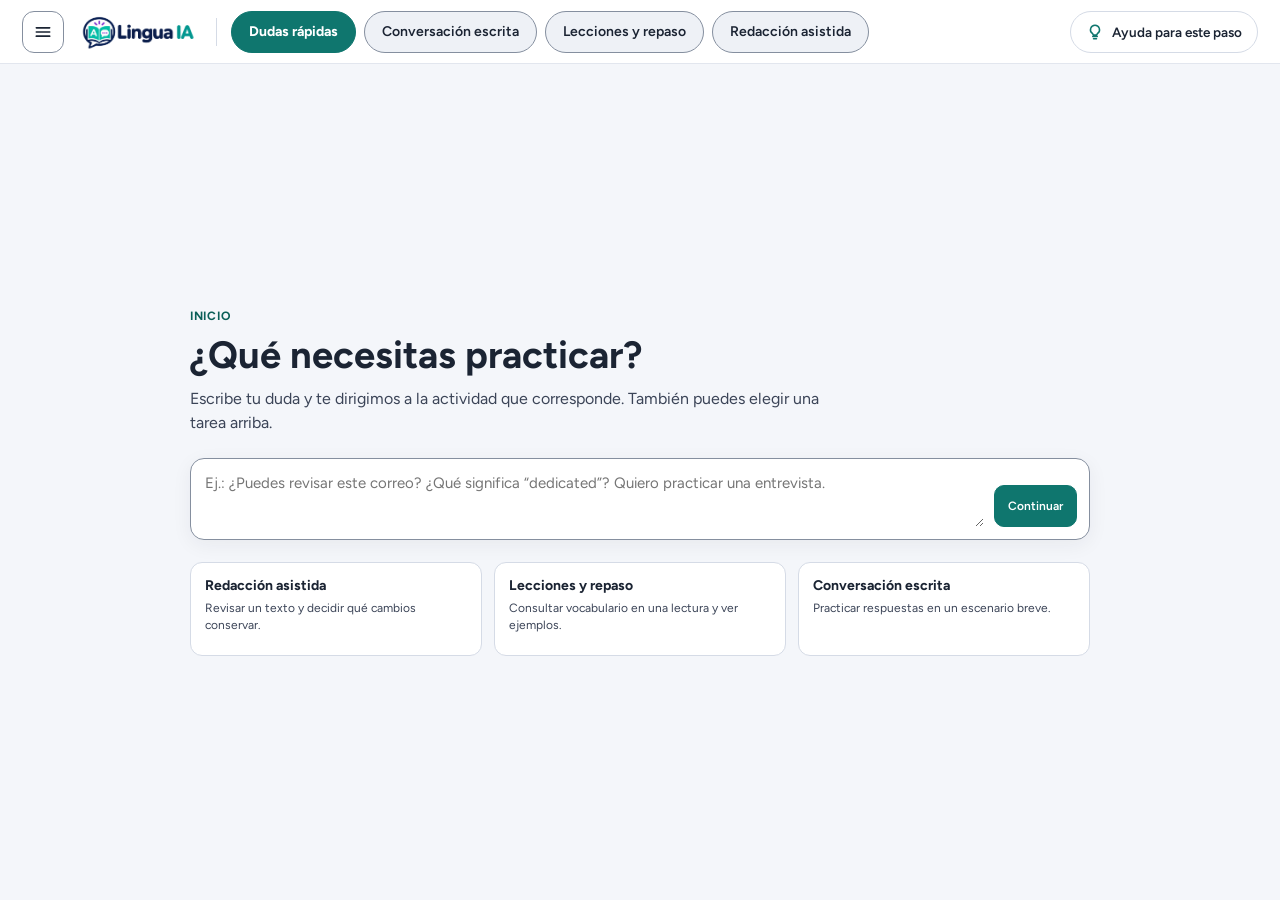
==== commit d3b607cb: "actualizacion del prototipo y documentos" ====
--- a/index.html
+++ b/index.html
@@ -14,7 +14,7 @@
 
         <!-- ============ HEADER ============ -->
         <header class="app-header">
-            <button class="icon-btn" data-action="open-drawer" aria-label="Menú: selector de tareas y modos" title="Selector de tareas">
+            <button class="icon-btn" data-action="toggle-history" aria-label="Abrir chats recientes" title="Chats recientes" aria-expanded="false" aria-controls="history-drawer">
                 <svg width="20" height="20" viewBox="0 0 24 24" fill="none" stroke="currentColor" stroke-width="2" stroke-linecap="round"><path d="M4 7h16M4 12h16M4 17h16"/></svg>
             </button>
             <div class="brand-lockup" aria-label="Lingua IA" title="Lingua IA">
@@ -23,17 +23,15 @@
             <span class="header-divider" aria-hidden="true"></span>
 
             <nav class="mode-nav" id="mode-nav" aria-label="Modos de práctica">
+                <button class="mode-pill is-active" data-action="open-quickstart" data-view="quickstart" aria-current="page">Dudas rápidas</button>
                 <button class="mode-pill" data-action="set-mode" data-mode="conversation">Conversación escrita</button>
                 <button class="mode-pill" data-action="set-mode" data-mode="lessons">Lecciones y repaso</button>
-                <button class="mode-pill is-active" data-action="set-mode" data-mode="writing" aria-current="true">Redacción asistida</button>
+                <button class="mode-pill" data-action="set-mode" data-mode="writing">Redacción asistida</button>
             </nav>
 
             <div class="header-spacer"></div>
 
-            <a href="guia.html" target="_blank" class="suggestion-btn" title="Abrir Guía de Principios de IHC en pestaña nueva" style="text-decoration: none; display: inline-flex; align-items: center; gap: 8px;">
-                <svg width="18" height="18" viewBox="0 0 24 24" fill="none" stroke="currentColor" stroke-width="2" stroke-linecap="round" stroke-linejoin="round" aria-hidden="true"><path d="M4 19.5A2.5 2.5 0 0 1 6.5 17H20"/><path d="M6.5 2H20v20H6.5A2.5 2.5 0 0 1 4 19.5v-15A2.5 2.5 0 0 1 6.5 2z"/></svg>
-                <span>Guía IHC</span>
-            </a>
+            
 
             <button class="suggestion-btn" id="suggestions-btn" data-action="toggle-suggestions" aria-expanded="false" aria-controls="suggestions-popover" aria-label="Sugerencias para este paso" title="Sugerencias para este paso">
                 <svg width="18" height="18" viewBox="0 0 24 24" fill="none" stroke="currentColor" stroke-width="2" stroke-linecap="round" stroke-linejoin="round"><path d="M9 18h6M10 21h4M12 3a6 6 0 00-3.5 10.9c.6.5 1 1.2 1 2.1h5c0-.9.4-1.6 1-2.1A6 6 0 0012 3z"/></svg>
@@ -43,6 +41,25 @@
             <div class="popover" id="suggestions-popover" hidden></div>
         </header>
 
+        <main class="quickstart-view" id="quickstart-view">
+            <section class="quickstart-content" aria-labelledby="quickstart-title">
+                <p class="quickstart-eyebrow">Inicio</p>
+                <h1 id="quickstart-title">¿Qué necesitas practicar?</h1>
+                <p class="quickstart-intro">Escribe tu duda y te dirigimos a la actividad que corresponde. También puedes elegir una tarea arriba.</p>
+                <form class="quickstart-form" id="quickstart-form">
+                    <label class="sr-only" for="quickstart-input">Escribe tu duda en español o inglés</label>
+                    <textarea id="quickstart-input" rows="2" placeholder="Ej.: ¿Puedes revisar este correo? ¿Qué significa “dedicated”? Quiero practicar una entrevista."></textarea>
+                    <button class="btn btn-primary" type="submit">Continuar</button>
+                </form>
+                <p class="quickstart-feedback" id="quickstart-feedback" role="status" hidden></p>
+                <div class="quickstart-options" role="group" aria-label="Elegir una actividad">
+                    <button class="quickstart-option" data-action="set-mode" data-mode="writing"><strong>Redacción asistida</strong><span>Revisar un texto y decidir qué cambios conservar.</span></button>
+                    <button class="quickstart-option" data-action="set-mode" data-mode="lessons"><strong>Lecciones y repaso</strong><span>Consultar vocabulario en una lectura y ver ejemplos.</span></button>
+                    <button class="quickstart-option" data-action="set-mode" data-mode="conversation"><strong>Conversación escrita</strong><span>Practicar respuestas en un escenario breve.</span></button>
+                </div>
+            </section>
+        </main>
+
         <!-- ============ WORKSPACE ============ -->
         <div class="workspace">
             <main class="chat-column">
@@ -50,7 +67,7 @@
                 <div class="stagebar" id="stagebar"></div>
 
                 <div class="chat-scroll" id="chat-scroll">
-                    <div class="chat-messages" id="chat-messages" aria-live="polite"></div>
+                    <div class="chat-messages" id="chat-messages"></div>
                 </div>
 
                 <div class="side-query" id="side-query" hidden></div>
@@ -78,13 +95,9 @@
             </aside>
         </div>
 
-        <!-- ============ FOOTER ============ -->
-        <footer class="recent-footer" id="recent-footer" aria-label="Chats recientes"></footer>
     </div>
 
     <!-- Overlays -->
-    <div class="drawer-overlay" id="drawer-overlay" data-action="close-drawer" hidden></div>
-    <aside class="drawer" id="drawer" hidden aria-label="Selector de tareas"></aside>
     <div class="history-overlay" id="history-overlay" data-action="close-history" hidden></div>
     <aside class="history-drawer" id="history-drawer" hidden aria-label="Chats recientes organizados por tarea"></aside>
     <div class="mobile-support-overlay" id="mobile-support-overlay" data-action="close-mobile-support" hidden></div>
--- a/css/style.css
+++ b/css/style.css
@@ -156,6 +156,71 @@
     overflow-x: auto;
     scrollbar-width: none;
 }
+
+/* Inicio de consultas rápidas: selector de destino, no cuarta actividad. */
+.quickstart-view { display: none; }
+body.quickstart-mode .workspace { display: none; }
+body.quickstart-mode .quickstart-view {
+    display: flex;
+    flex: 1;
+    min-height: 0;
+    width: 100%;
+    overflow-y: auto;
+    align-items: center;
+    justify-content: center;
+    padding: 36px 24px;
+}
+.quickstart-content { width: min(900px, 100%); margin: auto; }
+.quickstart-eyebrow {
+    color: var(--teal-dark);
+    font-size: 12px;
+    font-weight: 700;
+    letter-spacing: .06em;
+    text-transform: uppercase;
+}
+.quickstart-content h1 { margin-top: 8px; font-size: clamp(26px, 3vw, 38px); line-height: 1.15; }
+.quickstart-intro { max-width: 650px; margin-top: 10px; color: var(--text-2); font-size: 16px; }
+.quickstart-form {
+    display: flex;
+    gap: 10px;
+    align-items: flex-end;
+    margin-top: 24px;
+    padding: 12px;
+    border: 1px solid var(--control-border);
+    border-radius: 14px;
+    background: #fff;
+    box-shadow: 0 5px 20px rgba(27,36,51,.06);
+}
+.quickstart-form textarea {
+    flex: 1;
+    min-width: 0;
+    min-height: 56px;
+    max-height: 140px;
+    resize: vertical;
+    border: 0;
+    outline: 0;
+    color: var(--text);
+    font-size: 15px;
+    line-height: 1.45;
+}
+.quickstart-form .btn { min-height: 42px; }
+.quickstart-feedback { margin-top: 10px; color: var(--red); font-size: 13px; }
+.quickstart-options { display: grid; grid-template-columns: repeat(3, minmax(0, 1fr)); gap: 12px; margin-top: 22px; }
+.quickstart-option {
+    min-height: 94px;
+    padding: 14px;
+    display: flex;
+    flex-direction: column;
+    gap: 6px;
+    text-align: left;
+    border: 1px solid var(--border-2);
+    border-radius: 12px;
+    background: #fff;
+    color: var(--text);
+}
+.quickstart-option:hover { border-color: var(--teal); background: var(--teal-soft-2); }
+.quickstart-option strong { font-size: 14px; }
+.quickstart-option span { color: var(--text-2); font-size: 12px; line-height: 1.4; }
 .mode-nav::-webkit-scrollbar { display: none; }
 
 .mode-pill {
@@ -501,15 +566,7 @@
 .typing-dots { display: flex; gap: 4px; padding: 4px 0; }
 .typing-dots span {
     width: 6px; height: 6px; border-radius: 50%;
-    background: var(--border-3);
-    animation: blink 1.1s infinite;
-}
-.typing-dots span:nth-child(2) { animation-delay: 0.15s; }
-.typing-dots span:nth-child(3) { animation-delay: 0.3s; }
-
-@keyframes blink {
-    0%, 80%, 100% { opacity: 0.3; transform: translateY(0); }
-    40% { opacity: 1; transform: translateY(-2px); }
+    background: var(--teal);
 }
 @keyframes rise {
     from { opacity: 0; transform: translateY(6px); }
@@ -705,6 +762,7 @@
     display: flex; align-items: center; gap: 8px; flex-wrap: wrap;
     margin-top: 9px; font-size: 13.5px;
 }
+.diff-label { color: var(--text-2); font-size: 11px; font-weight: 700; }
 .diff-before {
     padding: 2px 7px; border-radius: 5px;
     background: var(--red-soft); color: var(--text);
@@ -1204,6 +1262,57 @@
 }
 .text-box p { margin-bottom: 9px; }
 .text-box p:last-child { margin-bottom: 0; }
+
+.writing-draft-preview {
+    padding: 14px;
+    border: 1px solid var(--border-2);
+    border-radius: 14px;
+    background: var(--surface);
+}
+.writing-draft-head {
+    display: flex;
+    align-items: flex-start;
+    justify-content: space-between;
+    gap: 12px;
+    margin-bottom: 10px;
+}
+.writing-draft-head h3 { margin: 0; font-size: 15px; }
+.writing-draft-head p { margin: 3px 0 0; color: var(--text-3); font-size: 11px; }
+.writing-draft-actions { display: flex; align-items: center; gap: 8px; flex-wrap: wrap; }
+.writing-draft-actions .btn { min-height: 32px; padding: 0 10px; }
+.writing-draft-preview .version-tabs { margin-bottom: 9px; }
+.writing-draft-preview .text-box { max-height: 270px; overflow-y: auto; }
+.writing-draft-preview .legend { margin-top: 9px; font-size: 10px; }
+.custom-reading-input,
+.custom-reading-word {
+    width: 100%;
+    margin: 5px 0 14px;
+    padding: 10px 12px;
+    border: 1px solid var(--control-border);
+    border-radius: 9px;
+    background: #fff;
+    color: var(--text);
+    font: inherit;
+}
+.custom-reading-input { resize: vertical; line-height: 1.5; }
+.custom-reading-word { height: 40px; }
+.reading-card .custom-reading-word {
+    display: flex;
+    align-items: center;
+    justify-content: space-between;
+    gap: 10px;
+    margin-top: 12px;
+    padding: 10px 12px;
+    border: 1px solid var(--border);
+    background: var(--surface-3);
+}
+
+@media (max-width: 700px) {
+    .writing-draft-head { flex-direction: column; }
+    .writing-draft-actions { width: 100%; }
+    .writing-draft-actions > * { flex: 1; }
+    .reading-card .custom-reading-word { align-items: flex-start; flex-direction: column; }
+}
 
 .hl { border-radius: 3px; padding: 0 2px; cursor: help; }
 .hl-grammar { text-decoration: underline wavy var(--red-2); text-underline-offset: 3px; font-weight: 600; }
@@ -2230,7 +2339,6 @@
 
 .mobile-support-toggle,
 .mobile-support-close,
-.mobile-history-link,
 .mobile-support-overlay { display: none; }
 
 @media (max-width: 1040px) {
@@ -2248,18 +2356,6 @@
         font-size: 12px;
         font-weight: 600;
         white-space: nowrap;
-    }
-    .mobile-history-link {
-        display: inline-flex;
-        align-items: center;
-        justify-content: center;
-        min-height: 40px;
-        border: 1px solid var(--control-border);
-        border-radius: 9px;
-        background: #fff;
-        color: var(--teal-dark);
-        font-size: 13px;
-        font-weight: 600;
     }
     .mobile-support-overlay {
         display: block;
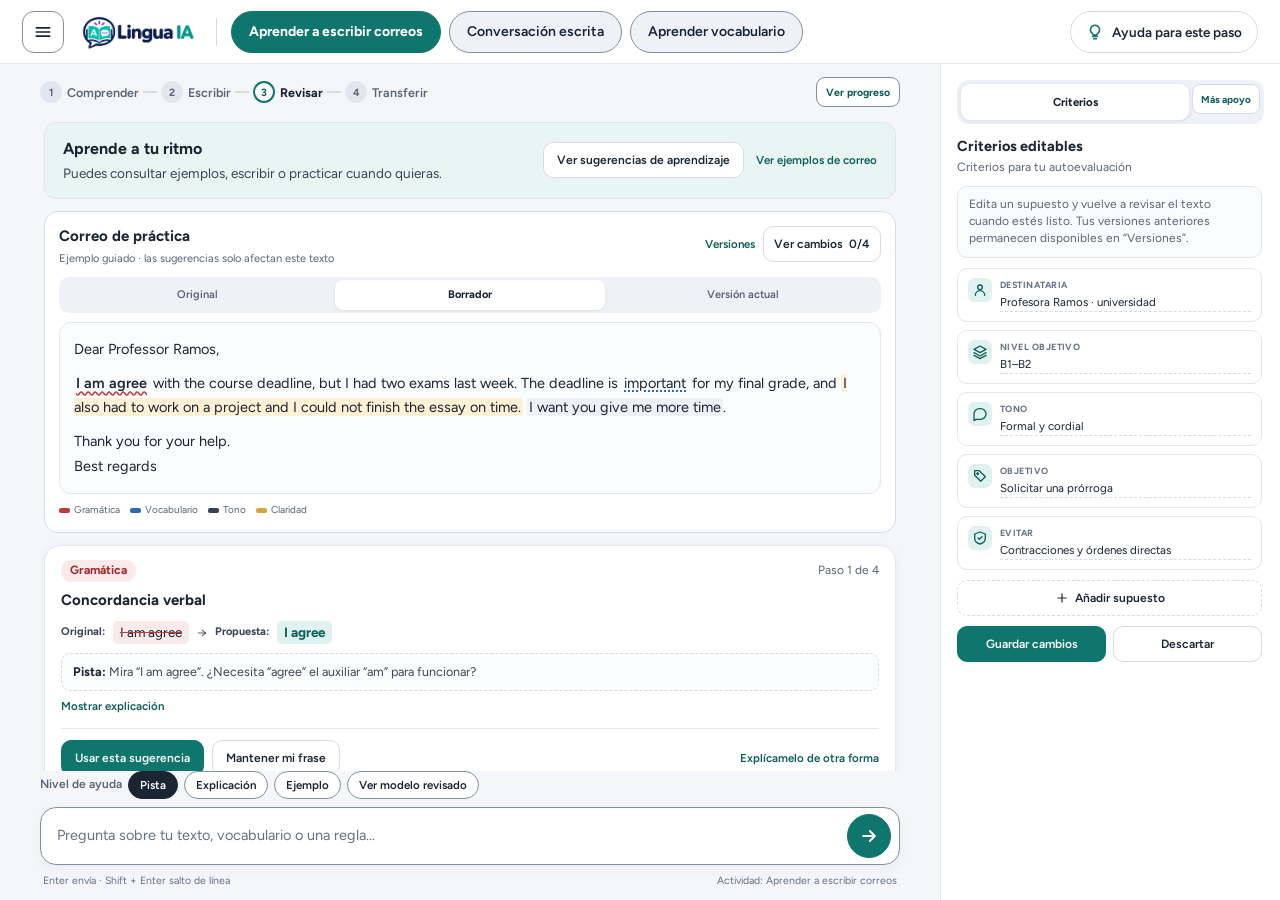
==== commit e386f8ce: "se agrego lo del conocimiento checalo" ====
--- a/index.html
+++ b/index.html
@@ -3,7 +3,7 @@
 <head>
     <meta charset="UTF-8">
     <meta name="viewport" content="width=device-width, initial-scale=1.0">
-    <title>Tutor IA · Inglés asistido</title>
+    <title>Lingua IA · Aprende y aplica inglés</title>
     <link rel="preconnect" href="https://fonts.googleapis.com">
     <link rel="preconnect" href="https://fonts.gstatic.com" crossorigin>
     <link href="https://fonts.googleapis.com/css2?family=Figtree:wght@400;500;600;700&display=swap" rel="stylesheet">
@@ -23,10 +23,9 @@
             <span class="header-divider" aria-hidden="true"></span>
 
             <nav class="mode-nav" id="mode-nav" aria-label="Modos de práctica">
-                <button class="mode-pill is-active" data-action="open-quickstart" data-view="quickstart" aria-current="page">Dudas rápidas</button>
+                <button class="mode-pill" data-action="set-mode" data-mode="writing">Aprender a escribir correos</button>
                 <button class="mode-pill" data-action="set-mode" data-mode="conversation">Conversación escrita</button>
-                <button class="mode-pill" data-action="set-mode" data-mode="lessons">Lecciones y repaso</button>
-                <button class="mode-pill" data-action="set-mode" data-mode="writing">Redacción asistida</button>
+                <button class="mode-pill" data-action="set-mode" data-mode="lessons">Aprender vocabulario</button>
             </nav>
 
             <div class="header-spacer"></div>
@@ -45,7 +44,7 @@
             <section class="quickstart-content" aria-labelledby="quickstart-title">
                 <p class="quickstart-eyebrow">Inicio</p>
                 <h1 id="quickstart-title">¿Qué necesitas practicar?</h1>
-                <p class="quickstart-intro">Escribe tu duda y te dirigimos a la actividad que corresponde. También puedes elegir una tarea arriba.</p>
+                <p class="quickstart-intro">Elige una de las tres actividades. Primero intenta resolverla; después consulta pistas, compara y aplica lo aprendido.</p>
                 <form class="quickstart-form" id="quickstart-form">
                     <label class="sr-only" for="quickstart-input">Escribe tu duda en español o inglés</label>
                     <textarea id="quickstart-input" rows="2" placeholder="Ej.: ¿Puedes revisar este correo? ¿Qué significa “dedicated”? Quiero practicar una entrevista."></textarea>
@@ -53,9 +52,9 @@
                 </form>
                 <p class="quickstart-feedback" id="quickstart-feedback" role="status" hidden></p>
                 <div class="quickstart-options" role="group" aria-label="Elegir una actividad">
-                    <button class="quickstart-option" data-action="set-mode" data-mode="writing"><strong>Redacción asistida</strong><span>Revisar un texto y decidir qué cambios conservar.</span></button>
-                    <button class="quickstart-option" data-action="set-mode" data-mode="lessons"><strong>Lecciones y repaso</strong><span>Consultar vocabulario en una lectura y ver ejemplos.</span></button>
-                    <button class="quickstart-option" data-action="set-mode" data-mode="conversation"><strong>Conversación escrita</strong><span>Practicar respuestas en un escenario breve.</span></button>
+                    <button class="quickstart-option" data-action="set-mode" data-mode="writing"><strong>Aprender a escribir correos</strong><span>Analizar un modelo, escribir y aplicar lo aprendido en otro correo.</span></button>
+                    <button class="quickstart-option" data-action="set-mode" data-mode="lessons"><strong>Aprender vocabulario</strong><span>Inferir significados, comparar ejemplos y crear una oración propia.</span></button>
+                    <button class="quickstart-option" data-action="set-mode" data-mode="conversation"><strong>Conversación escrita</strong><span>Preparar respuestas, conversar por escrito y reflexionar.</span></button>
                 </div>
             </section>
         </main>
@@ -63,7 +62,7 @@
         <!-- ============ WORKSPACE ============ -->
         <div class="workspace">
             <main class="chat-column">
-                <h1 class="sr-only" id="page-title">Lingua IA · Redacción asistida</h1>
+                <h1 class="sr-only" id="page-title">Lingua IA · Aprender a escribir correos</h1>
                 <div class="stagebar" id="stagebar"></div>
 
                 <div class="chat-scroll" id="chat-scroll">
@@ -83,7 +82,7 @@
                     </form>
                     <div class="composer-hint">
                         <span>Enter envía · Shift + Enter salto de línea</span>
-                        <span id="composer-mode-hint">Modo: Redacción asistida</span>
+                        <span id="composer-mode-hint">Modo: Aprender a escribir correos</span>
                     </div>
                 </div>
             </main>
@@ -112,6 +111,7 @@
     <script src="js/state.js"></script>
     <script src="js/corrections.js"></script>
     <script src="js/panels.js"></script>
+    <script src="js/learning.js"></script>
     <script src="js/chat.js"></script>
     <script src="js/app.js"></script>
 </body>
--- a/css/style.css
+++ b/css/style.css
@@ -2398,3 +2398,23 @@
     .stage-dot { width: 20px; height: 20px; }
     .mobile-support-toggle { min-height: 32px; padding: 0 8px; font-size: 11.5px; }
 }
+
+/* Evidencias de aprendizaje: mismo lenguaje visual y controles accesibles. */
+.learning-card { padding: 24px; border: 1px solid var(--border); border-radius: var(--radius); background: var(--surface); display: grid; gap: 16px; }
+.learning-card h2 { font-size: 1.35rem; line-height: 1.3; }
+.learning-eyebrow { color: var(--teal-dark); font-size: .8rem; font-weight: 700; }
+.learning-goal { padding: 12px; background: var(--teal-soft-2); border-radius: var(--radius-sm); }
+.learning-field { display: grid; gap: 8px; font-weight: 600; }
+.learning-field textarea { width: 100%; min-height: 92px; resize: vertical; padding: 12px; border: 1px solid var(--control-border); border-radius: 10px; font-size: 1rem; line-height: 1.55; color: var(--text); background: var(--surface); }
+.learning-field textarea:focus-visible, .learning-card summary:focus-visible { outline: 3px solid var(--teal); outline-offset: 3px; }
+.learning-check { display: flex; gap: 10px; align-items: flex-start; }
+.learning-check input { min-width: 20px; min-height: 20px; accent-color: var(--teal); }
+.learning-model { white-space: pre-wrap; font: inherit; line-height: 1.7; padding: 16px; background: var(--surface-2); border-radius: 10px; }
+.learning-card summary { cursor: pointer; color: var(--teal-dark); font-weight: 600; }
+.learning-actions { display: flex; flex-wrap: wrap; align-items: center; gap: 12px; }
+#learning-status { font-size: .85rem; color: var(--text-2); flex-basis: 100%; }
+@media (max-width: 700px) { .learning-card { padding: 16px; } .stages { overflow-x: auto; } }
+
+.learning-suggestion { display: flex; flex-wrap: wrap; align-items: center; gap: 12px; padding: 14px 18px; border: 1px solid var(--border); border-radius: var(--radius-md); background: var(--teal-soft-2); }
+.learning-suggestion > div { flex: 1 1 230px; }
+.learning-suggestion p { font-size: .85rem; color: var(--text-2); margin-top: 4px; }
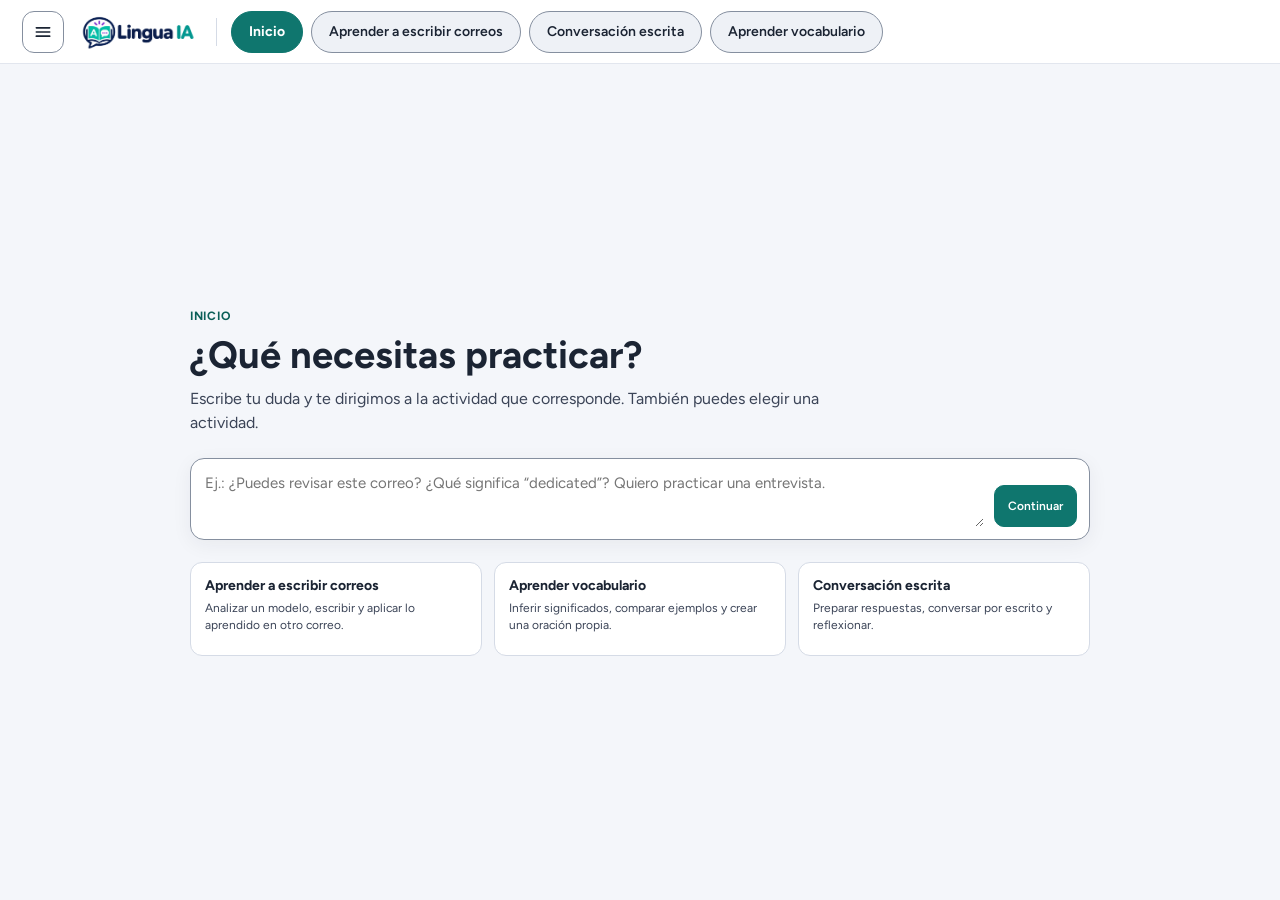
==== commit 4eeec158: "ajustes" ====
--- a/index.html
+++ b/index.html
@@ -23,6 +23,7 @@
             <span class="header-divider" aria-hidden="true"></span>
 
             <nav class="mode-nav" id="mode-nav" aria-label="Modos de práctica">
+                <button class="mode-pill" data-action="open-quickstart" data-view="quickstart">Inicio</button>
                 <button class="mode-pill" data-action="set-mode" data-mode="writing">Aprender a escribir correos</button>
                 <button class="mode-pill" data-action="set-mode" data-mode="conversation">Conversación escrita</button>
                 <button class="mode-pill" data-action="set-mode" data-mode="lessons">Aprender vocabulario</button>
@@ -44,7 +45,7 @@
             <section class="quickstart-content" aria-labelledby="quickstart-title">
                 <p class="quickstart-eyebrow">Inicio</p>
                 <h1 id="quickstart-title">¿Qué necesitas practicar?</h1>
-                <p class="quickstart-intro">Elige una de las tres actividades. Primero intenta resolverla; después consulta pistas, compara y aplica lo aprendido.</p>
+                <p class="quickstart-intro">Escribe tu duda y te dirigimos a la actividad que corresponde. También puedes elegir una actividad.</p>
                 <form class="quickstart-form" id="quickstart-form">
                     <label class="sr-only" for="quickstart-input">Escribe tu duda en español o inglés</label>
                     <textarea id="quickstart-input" rows="2" placeholder="Ej.: ¿Puedes revisar este correo? ¿Qué significa “dedicated”? Quiero practicar una entrevista."></textarea>
--- a/css/style.css
+++ b/css/style.css
@@ -2403,7 +2403,7 @@
 .learning-card { padding: 24px; border: 1px solid var(--border); border-radius: var(--radius); background: var(--surface); display: grid; gap: 16px; }
 .learning-card h2 { font-size: 1.35rem; line-height: 1.3; }
 .learning-eyebrow { color: var(--teal-dark); font-size: .8rem; font-weight: 700; }
-.learning-goal { padding: 12px; background: var(--teal-soft-2); border-radius: var(--radius-sm); }
+.learning-source { padding: 12px; background: var(--teal-soft-2); border-radius: var(--radius-sm); overflow-wrap: anywhere; }
 .learning-field { display: grid; gap: 8px; font-weight: 600; }
 .learning-field textarea { width: 100%; min-height: 92px; resize: vertical; padding: 12px; border: 1px solid var(--control-border); border-radius: 10px; font-size: 1rem; line-height: 1.55; color: var(--text); background: var(--surface); }
 .learning-field textarea:focus-visible, .learning-card summary:focus-visible { outline: 3px solid var(--teal); outline-offset: 3px; }
@@ -2415,6 +2415,4 @@
 #learning-status { font-size: .85rem; color: var(--text-2); flex-basis: 100%; }
 @media (max-width: 700px) { .learning-card { padding: 16px; } .stages { overflow-x: auto; } }
 
-.learning-suggestion { display: flex; flex-wrap: wrap; align-items: center; gap: 12px; padding: 14px 18px; border: 1px solid var(--border); border-radius: var(--radius-md); background: var(--teal-soft-2); }
-.learning-suggestion > div { flex: 1 1 230px; }
-.learning-suggestion p { font-size: .85rem; color: var(--text-2); margin-top: 4px; }
+.learning-suggestion { display: flex; flex-wrap: wrap; align-items: center; gap: 8px 16px; padding: 4px 0; }
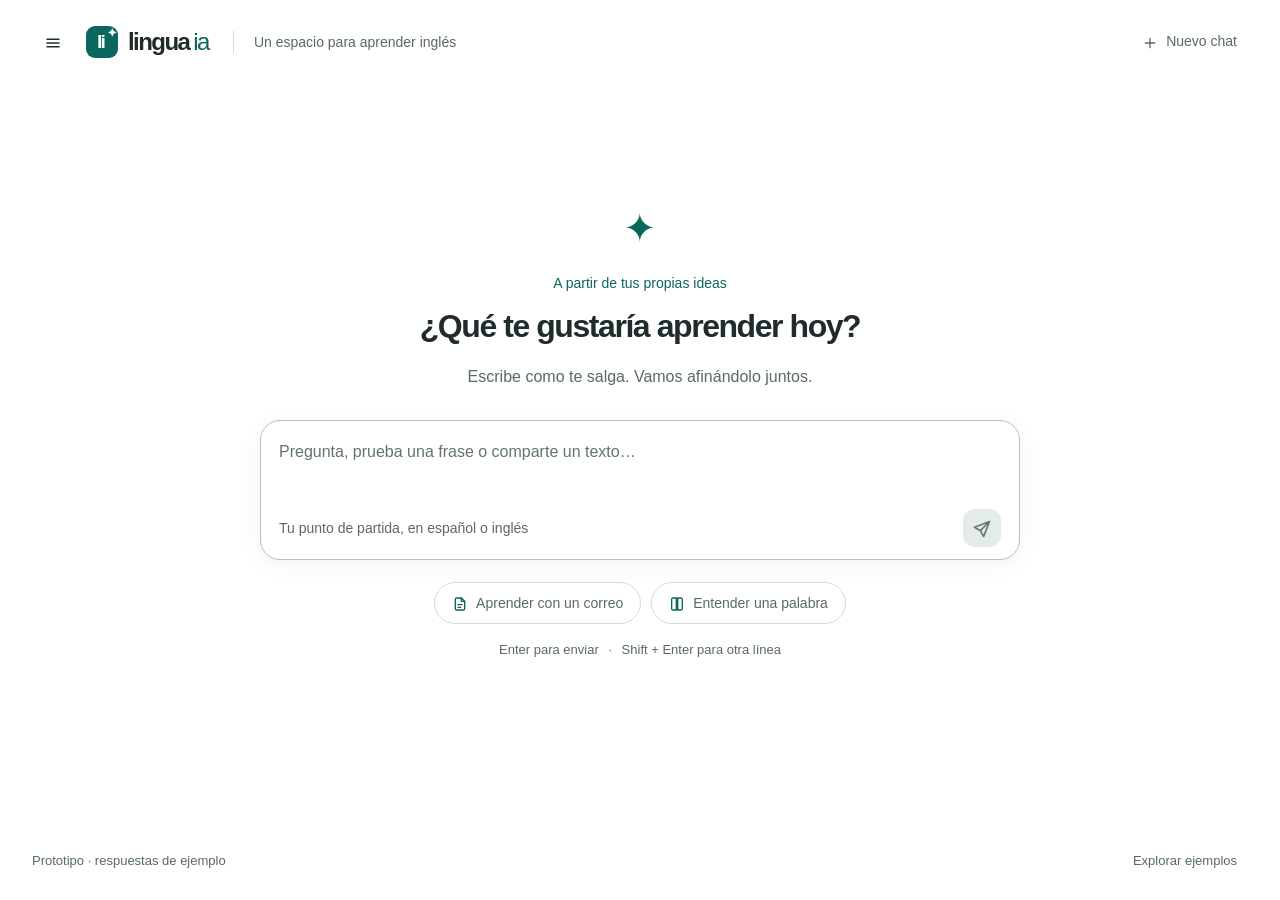
==== commit cb58edc5: "modificacion de interfaz, segun la IA el HTA si paso de acuerdo a los trasncritos que hiciste" ====
--- a/index.html
+++ b/index.html
@@ -1,119 +1,70 @@
-<!DOCTYPE html>
+<!doctype html>
 <html lang="es">
 <head>
-    <meta charset="UTF-8">
-    <meta name="viewport" content="width=device-width, initial-scale=1.0">
-    <title>Lingua IA · Aprende y aplica inglés</title>
-    <link rel="preconnect" href="https://fonts.googleapis.com">
-    <link rel="preconnect" href="https://fonts.gstatic.com" crossorigin>
-    <link href="https://fonts.googleapis.com/css2?family=Figtree:wght@400;500;600;700&display=swap" rel="stylesheet">
-    <link rel="stylesheet" href="css/style.css">
+  <meta charset="UTF-8">
+  <meta name="viewport" content="width=device-width, initial-scale=1">
+  <meta name="description" content="Lingua IA: un espacio de práctica para comprender, probar y reutilizar expresiones en inglés.">
+  <title>Lingua IA · Aprende a tu manera</title>
+  <link rel="stylesheet" href="css/style.css">
 </head>
 <body>
-    <div class="app" id="app">
-
-        <!-- ============ HEADER ============ -->
-        <header class="app-header">
-            <button class="icon-btn" data-action="toggle-history" aria-label="Abrir chats recientes" title="Chats recientes" aria-expanded="false" aria-controls="history-drawer">
-                <svg width="20" height="20" viewBox="0 0 24 24" fill="none" stroke="currentColor" stroke-width="2" stroke-linecap="round"><path d="M4 7h16M4 12h16M4 17h16"/></svg>
-            </button>
-            <div class="brand-lockup" aria-label="Lingua IA" title="Lingua IA">
-                <img src="images/lingua-ia-logo.png" alt="Lingua IA">
-            </div>
-            <span class="header-divider" aria-hidden="true"></span>
-
-            <nav class="mode-nav" id="mode-nav" aria-label="Modos de práctica">
-                <button class="mode-pill" data-action="open-quickstart" data-view="quickstart">Inicio</button>
-                <button class="mode-pill" data-action="set-mode" data-mode="writing">Aprender a escribir correos</button>
-                <button class="mode-pill" data-action="set-mode" data-mode="conversation">Conversación escrita</button>
-                <button class="mode-pill" data-action="set-mode" data-mode="lessons">Aprender vocabulario</button>
-            </nav>
-
-            <div class="header-spacer"></div>
-
-            
-
-            <button class="suggestion-btn" id="suggestions-btn" data-action="toggle-suggestions" aria-expanded="false" aria-controls="suggestions-popover" aria-label="Sugerencias para este paso" title="Sugerencias para este paso">
-                <svg width="18" height="18" viewBox="0 0 24 24" fill="none" stroke="currentColor" stroke-width="2" stroke-linecap="round" stroke-linejoin="round"><path d="M9 18h6M10 21h4M12 3a6 6 0 00-3.5 10.9c.6.5 1 1.2 1 2.1h5c0-.9.4-1.6 1-2.1A6 6 0 0012 3z"/></svg>
-                <span>Ayuda para este paso</span>
-            </button>
-
-            <div class="popover" id="suggestions-popover" hidden></div>
-        </header>
-
-        <main class="quickstart-view" id="quickstart-view">
-            <section class="quickstart-content" aria-labelledby="quickstart-title">
-                <p class="quickstart-eyebrow">Inicio</p>
-                <h1 id="quickstart-title">¿Qué necesitas practicar?</h1>
-                <p class="quickstart-intro">Escribe tu duda y te dirigimos a la actividad que corresponde. También puedes elegir una actividad.</p>
-                <form class="quickstart-form" id="quickstart-form">
-                    <label class="sr-only" for="quickstart-input">Escribe tu duda en español o inglés</label>
-                    <textarea id="quickstart-input" rows="2" placeholder="Ej.: ¿Puedes revisar este correo? ¿Qué significa “dedicated”? Quiero practicar una entrevista."></textarea>
-                    <button class="btn btn-primary" type="submit">Continuar</button>
-                </form>
-                <p class="quickstart-feedback" id="quickstart-feedback" role="status" hidden></p>
-                <div class="quickstart-options" role="group" aria-label="Elegir una actividad">
-                    <button class="quickstart-option" data-action="set-mode" data-mode="writing"><strong>Aprender a escribir correos</strong><span>Analizar un modelo, escribir y aplicar lo aprendido en otro correo.</span></button>
-                    <button class="quickstart-option" data-action="set-mode" data-mode="lessons"><strong>Aprender vocabulario</strong><span>Inferir significados, comparar ejemplos y crear una oración propia.</span></button>
-                    <button class="quickstart-option" data-action="set-mode" data-mode="conversation"><strong>Conversación escrita</strong><span>Preparar respuestas, conversar por escrito y reflexionar.</span></button>
-                </div>
-            </section>
-        </main>
-
-        <!-- ============ WORKSPACE ============ -->
-        <div class="workspace">
-            <main class="chat-column">
-                <h1 class="sr-only" id="page-title">Lingua IA · Aprender a escribir correos</h1>
-                <div class="stagebar" id="stagebar"></div>
-
-                <div class="chat-scroll" id="chat-scroll">
-                    <div class="chat-messages" id="chat-messages"></div>
-                </div>
-
-                <div class="side-query" id="side-query" hidden></div>
-
-                <div class="composer">
-                    <div class="help-levels" id="help-levels" role="group" aria-label="Nivel de ayuda"></div>
-                    <form class="composer-box" id="chat-form">
-                        <label class="sr-only" for="chat-input">Escribe tu mensaje</label>
-                        <textarea id="chat-input" rows="1" placeholder="Pregunta algo sobre tu texto o escribe otra frase…"></textarea>
-                        <button type="submit" class="round-btn primary" id="send-btn" aria-label="Enviar mensaje" title="Enviar">
-                            <svg width="20" height="20" viewBox="0 0 24 24" fill="none" stroke="currentColor" stroke-width="2.4" stroke-linecap="round" stroke-linejoin="round"><path d="M5 12h14M13 6l6 6-6 6"/></svg>
-                        </button>
-                    </form>
-                    <div class="composer-hint">
-                        <span>Enter envía · Shift + Enter salto de línea</span>
-                        <span id="composer-mode-hint">Modo: Aprender a escribir correos</span>
-                    </div>
-                </div>
-            </main>
-
-            <aside class="side-panel" id="side-panel" aria-label="Panel de apoyo">
-                <button class="mobile-support-close" data-action="close-mobile-support">Cerrar apoyo</button>
-                <div class="aside-tabs" id="aside-tabs" role="tablist"></div>
-                <div class="aside-content" id="aside-content"></div>
-            </aside>
+  <a class="skip-link" href="#chat-input">Ir al mensaje</a>
+  <header class="app-header">
+    <div class="header-start">
+      <button class="icon-btn" data-action="history" aria-label="Abrir conversaciones" title="Conversaciones" aria-controls="workspace-dialog" aria-expanded="false"><span data-icon="menu"></span></button>
+      <a class="brand" href="index.html" aria-label="Lingua IA, inicio"><span class="brand-symbol" aria-hidden="true">li<span>✦</span></span><span>lingua<span class="brand-ai">ia</span></span></a>
+    </div>
+    <span class="header-caption">Un espacio para aprender inglés</span>
+    <div class="header-actions">
+      <button class="text-btn" data-action="new"><span data-icon="plus"></span><span>Nuevo chat</span></button>
+      <button class="text-btn" id="notebook-button" data-action="notebook" hidden><span data-icon="book"></span><span>Mi aprendizaje</span></button>
+    </div>
+  </header>
+  <main id="main" class="home">
+    <section id="welcome" aria-labelledby="welcome-title">
+      <div class="welcome-mark" aria-hidden="true">✦</div>
+      <p class="eyebrow">A partir de tus propias ideas</p>
+      <h1 id="welcome-title">¿Qué te gustaría aprender hoy?</h1>
+      <p class="intro">Escribe como te salga. Vamos afinándolo juntos.</p>
+    </section>
+    <section id="conversation" aria-label="Práctica actual" hidden>
+      <div class="conversation-heading">
+        <div><p class="eyebrow" id="task-label"></p><h1 id="chat-title"></h1></div>
+        <button class="text-btn" data-action="change-task">Cambiar tarea</button>
+      </div>
+      <div id="task-choice" class="task-choice" hidden></div>
+      <details id="learning-plan" class="learning-plan">
+        <summary>Una ruta posible <span>· Tú eliges por dónde seguir</span></summary>
+        <div id="stagebar" aria-label="Sugerencias de práctica"></div>
+        <p class="small">Los aportes guardados muestran lo que practicaste; no certifican dominio del inglés.</p>
+      </details>
+      <div id="recall-banner" class="recall-banner" hidden><strong>Un intento sin modelo</strong><p>El material anterior está oculto. Prueba con tus palabras, a tu ritmo.</p><button class="text-btn" data-action="reveal-support">Consultar el apoyo anterior</button></div>
+      <div id="chat-messages" role="log" aria-label="Mensajes de la práctica" aria-live="polite" aria-relevant="additions"></div>
+    </section>
+    <div id="composer-area" class="composer-area">
+      <div id="prompt-assist" class="prompt-assist" hidden></div>
+      <div class="composer-box">
+        <label class="sr-only" for="chat-input">Escribe tu mensaje o tu intento en inglés</label>
+        <textarea id="chat-input" rows="2" maxlength="12000" placeholder="Pregunta, prueba una frase o comparte un texto…"></textarea>
+        <div class="composer-toolbar">
+          <span class="composer-context" id="composer-mode-hint">Tu punto de partida, en español o inglés</span>
+          <button class="send-btn" id="send-btn" data-action="send" aria-label="Enviar mensaje" title="Enviar (Enter)" disabled><span data-icon="send"></span></button>
         </div>
-
+      </div>
+      <div id="composer-notice" class="composer-notice" role="status"></div>
+      <div id="starter-actions" class="starter-actions" aria-label="Ideas para empezar">
+        <button class="starter" data-action="starter" data-task="email"><span data-icon="doc"></span>Aprender con un correo</button>
+        <button class="starter" data-action="starter" data-task="vocab"><span data-icon="book"></span>Entender una palabra</button>
+      </div>
+      <p class="composer-footnote">Enter para enviar <span aria-hidden="true">·</span> Shift + Enter para otra línea</p>
     </div>
-
-    <!-- Overlays -->
-    <div class="history-overlay" id="history-overlay" data-action="close-history" hidden></div>
-    <aside class="history-drawer" id="history-drawer" hidden aria-label="Chats recientes organizados por tarea"></aside>
-    <div class="mobile-support-overlay" id="mobile-support-overlay" data-action="close-mobile-support" hidden></div>
-    <div class="modal-overlay" id="modal-overlay" hidden>
-        <div class="modal" role="dialog" aria-modal="true" aria-labelledby="modal-title" id="modal"></div>
-    </div>
-    <div class="toast" id="toast" role="status" hidden></div>
-    <div class="sr-only" id="live-region" aria-live="polite"></div>
-
-    <script src="js/icons.js"></script>
-    <script src="js/data.js"></script>
-    <script src="js/state.js"></script>
-    <script src="js/corrections.js"></script>
-    <script src="js/panels.js"></script>
-    <script src="js/learning.js"></script>
-    <script src="js/chat.js"></script>
-    <script src="js/app.js"></script>
+  </main>
+  <footer class="app-footer"><span>Prototipo · respuestas de ejemplo</span><button class="text-btn" data-action="demo">Explorar ejemplos</button></footer>
+  <dialog id="workspace-dialog" aria-labelledby="dialog-title"><div class="dialog-header"><h2 id="dialog-title"></h2><button class="icon-btn" data-action="close-dialog" aria-label="Cerrar panel"><span data-icon="close"></span></button></div><div id="dialog-content"></div></dialog>
+  <div id="storage-status" class="storage-status" role="status" hidden></div>
+  <div class="sr-only" id="live-region" role="status"></div>
+  <script src="js/icons.js"></script>
+  <script src="js/tutor-data.js"></script>
+  <script src="js/tutor.js"></script>
 </body>
 </html>
--- a/css/style.css
+++ b/css/style.css
@@ -1,2418 +1,888 @@
-/* ============================================================
-   Tutor IA · Inglés asistido
-   Design system heredado de Main.dc.html (Figtree + teal)
-   ============================================================ */
-
-/* ---------- Tokens ---------- */
 :root {
-    --bg: #F4F6FA;
-    --text: #1B2433;
-    --text-2: #3B4457;
-    --text-3: #5B6475;
-    --muted: #667085;
-    --teal: #0F766E;
-    --teal-dark: #0B5F58;
-    --teal-soft: #E0F2EF;
-    --teal-soft-2: #E9F5F3;
-    --border: #E2E6EE;
-    --border-2: #D5DBE6;
-    --border-3: #C5CDDB;
-    --control-border: #858F9F;
-    --surface: #FFFFFF;
-    --surface-2: #EEF1F6;
-    --surface-3: #FBFCFE;
-    --red-soft: #FBEAEA;
-    --red: #A32B2B;
-    --red-2: #C23B3B;
-    --blue-soft: #EAF2FB;
-    --blue: #2B6CB0;
-    --purple-soft: #EEF1F5;
-    --purple: #344054;
-    --yellow-soft: #FFF1D6;
-    --yellow: #B7791F;
-    --green-soft: #E0F2EF;
-    --green: #0F766E;
-    --radius: 16px;
-    --radius-md: 12px;
-    --radius-sm: 10px;
-    --shadow: 0 18px 44px rgba(27, 36, 51, 0.14);
-}
-
-/* ---------- Reset ---------- */
-*,
-*::before,
-*::after { box-sizing: border-box; }
-
-html { font-size: 16px; }
-
+  --ink:#202c2c;
+  --muted:#596968;
+  --teal:#0b665d;
+  --teal-dark:#08534b;
+  --wash:#edf5f3;
+  --line:#d2ddda;
+  --bg:#fff;
+  --blue:#234e83;
+  --blue-bg:#eef3fa;
+  --orange:#80511d;
+  --orange-bg:#faf3e8;
+  --radius:16px;
+  font-family:Inter,ui-sans-serif,-apple-system,BlinkMacSystemFont,"Segoe UI",sans-serif;
+  color:var(--ink);
+  background:var(--bg);
+  font-size:16px;
+  line-height:1.6
+}
+* {
+  box-sizing:border-box
+}
 body {
-    margin: 0;
-    min-height: 100vh;
-    display: flex;
-    align-items: center;
-    justify-content: center;
-    background: #E7EBF2;
-    color: var(--text);
-    font-family: 'Figtree', system-ui, -apple-system, sans-serif;
-    line-height: 1.45;
-    overflow: hidden;
-}
-
-button,
-input,
-textarea,
-select { font-family: inherit; }
-
-button { cursor: pointer; }
-
-[hidden] { display: none !important; }
-
-h1, h2, h3, h4, p { margin: 0; }
-
-svg { display: block; }
-
+  margin:0
+}
+button,textarea {
+  font:inherit
+}
+button,a,summary {
+  -webkit-tap-highlight-color:transparent
+}
+button {
+  cursor:pointer;
+  color:inherit
+}
+button {
+  display:inline-flex;
+  align-items:center;
+  justify-content:center;
+  gap:8px;
+  border:1px solid var(--line);
+  background:white;
+  border-radius:9px;
+  padding:9px 13px;
+  min-height:42px;
+  font-size:.875rem;
+  font-weight:500;
+  line-height:1.4
+}
+button:hover {
+  background:var(--wash);
+  border-color:#91aca5
+}
+button:disabled {
+  cursor:default;
+  opacity:.48
+}
+button:focus-visible,a:focus-visible,summary:focus-visible,textarea:focus-visible {
+  outline:3px solid var(--teal);
+  outline-offset:3px
+}
+a {
+  color:var(--teal)
+}
+svg {
+  flex-shrink:0;
+  vertical-align:middle
+}
+p {
+  margin:0 0 14px
+}
+h1,h2,h3 {
+  line-height:1.3;
+  margin:0 0 16px;
+  font-weight:600
+}
+h1 {
+  font-size:2rem;
+  letter-spacing:-.045em
+}
+h2 {
+  font-size:1.25rem;
+  letter-spacing:-.02em
+}
+h3 {
+  font-size:1.05rem
+}
+small,.small {
+  font-size:.875rem;
+  color:var(--muted)
+}
+[hidden] {
+  display:none!important
+}
 .sr-only {
-    position: absolute !important;
-    width: 1px; height: 1px;
-    padding: 0; margin: -1px;
-    overflow: hidden; clip: rect(0 0 0 0);
-    white-space: nowrap; border: 0;
-}
-
-/* ---------- App shell ---------- */
-.app {
-    width: 1440px;
-    max-width: 100vw;
-    height: 900px;
-    max-height: 100vh;
-    display: flex;
-    flex-direction: column;
-    background: var(--bg);
-    overflow: hidden;
-    box-shadow: 0 0 0 1px rgba(27, 36, 51, 0.04), var(--shadow);
-}
-
-/* ============================================================
-   HEADER
-   ============================================================ */
+  position:absolute;
+  width:1px;
+  height:1px;
+  margin:-1px;
+  overflow:hidden;
+  clip:rect(0,0,0,0);
+  white-space:nowrap
+}
+.skip-link {
+  position:absolute;
+  left:15px;
+  top:-80px;
+  z-index:30;
+  background:white;
+  padding:12px
+}
+.skip-link:focus {
+  top:8px
+}
+.icon-btn {
+  width:42px;
+  padding:8px;
+  border-color:transparent;
+  background:transparent
+}
+.text-btn {
+  border-color:transparent;
+  background:transparent;
+  color:var(--muted);
+  padding:7px 10px
+}
+.text-btn:hover {
+  color:var(--teal)
+}
+.primary {
+  background:var(--teal);
+  color:white;
+  border-color:var(--teal)
+}
+.primary:hover {
+  background:var(--teal-dark);
+  color:white
+}
 .app-header {
-    height: 64px;
-    flex: none;
-    display: flex;
-    align-items: center;
-    gap: 10px;
-    padding: 0 22px;
-    background: var(--surface);
-    border-bottom: 1px solid var(--border);
-    position: relative;
-    z-index: 30;
-}
-
-.icon-btn {
-    width: 42px;
-    height: 42px;
-    flex: none;
-    display: inline-flex;
-    align-items: center;
-    justify-content: center;
-    border: 1px solid var(--border-2);
-    border-radius: 12px;
-    background: var(--surface);
-    color: var(--text);
-    transition: background 0.16s, border-color 0.16s;
-}
-.icon-btn:hover { background: var(--surface-2); border-color: var(--border-3); }
-.icon-btn.tiny { width: 28px; height: 28px; border-radius: 8px; }
-
-.brand-lockup {
-    width: 128px;
-    height: 40px;
-    flex: none;
-    display: inline-flex;
-    align-items: center;
-    justify-content: center;
-    overflow: hidden;
-}
-.brand-lockup img {
-    display: block;
-    width: 100%;
-    height: 100%;
-    object-fit: contain;
-}
-
-.header-divider {
-    width: 1px;
-    height: 28px;
-    background: var(--border-2);
-    margin: 0 4px;
-    flex: none;
-}
-
-.mode-nav {
-    display: flex;
-    align-items: center;
-    gap: 8px;
-    min-width: 0;
-    overflow-x: auto;
-    scrollbar-width: none;
-}
-
-/* Inicio de consultas rápidas: selector de destino, no cuarta actividad. */
-.quickstart-view { display: none; }
-body.quickstart-mode .workspace { display: none; }
-body.quickstart-mode .quickstart-view {
-    display: flex;
-    flex: 1;
-    min-height: 0;
-    width: 100%;
-    overflow-y: auto;
-    align-items: center;
-    justify-content: center;
-    padding: 36px 24px;
-}
-.quickstart-content { width: min(900px, 100%); margin: auto; }
-.quickstart-eyebrow {
-    color: var(--teal-dark);
-    font-size: 12px;
-    font-weight: 700;
-    letter-spacing: .06em;
-    text-transform: uppercase;
-}
-.quickstart-content h1 { margin-top: 8px; font-size: clamp(26px, 3vw, 38px); line-height: 1.15; }
-.quickstart-intro { max-width: 650px; margin-top: 10px; color: var(--text-2); font-size: 16px; }
-.quickstart-form {
-    display: flex;
-    gap: 10px;
-    align-items: flex-end;
-    margin-top: 24px;
-    padding: 12px;
-    border: 1px solid var(--control-border);
-    border-radius: 14px;
-    background: #fff;
-    box-shadow: 0 5px 20px rgba(27,36,51,.06);
-}
-.quickstart-form textarea {
-    flex: 1;
-    min-width: 0;
-    min-height: 56px;
-    max-height: 140px;
-    resize: vertical;
-    border: 0;
-    outline: 0;
-    color: var(--text);
-    font-size: 15px;
-    line-height: 1.45;
-}
-.quickstart-form .btn { min-height: 42px; }
-.quickstart-feedback { margin-top: 10px; color: var(--red); font-size: 13px; }
-.quickstart-options { display: grid; grid-template-columns: repeat(3, minmax(0, 1fr)); gap: 12px; margin-top: 22px; }
-.quickstart-option {
-    min-height: 94px;
-    padding: 14px;
-    display: flex;
-    flex-direction: column;
-    gap: 6px;
-    text-align: left;
-    border: 1px solid var(--border-2);
-    border-radius: 12px;
-    background: #fff;
-    color: var(--text);
-}
-.quickstart-option:hover { border-color: var(--teal); background: var(--teal-soft-2); }
-.quickstart-option strong { font-size: 14px; }
-.quickstart-option span { color: var(--text-2); font-size: 12px; line-height: 1.4; }
-.mode-nav::-webkit-scrollbar { display: none; }
-
-.mode-pill {
-    height: 42px;
-    padding: 0 17px;
-    border-radius: 22px;
-    border: 1px solid var(--border-2);
-    background: var(--surface-2);
-    color: var(--text);
-    font-size: 14px;
-    font-weight: 600;
-    white-space: nowrap;
-    transition: background 0.16s, color 0.16s, border-color 0.16s;
-}
-.mode-pill:hover { background: #E5EAF2; }
-.mode-pill.is-active {
-    background: var(--teal);
-    border-color: var(--teal);
-    color: #fff;
-    font-weight: 700;
-}
-
-.header-spacer { flex: 1; }
-
-.demo-badge {
-    display: inline-flex;
-    align-items: center;
-    gap: 6px;
-    height: 28px;
-    padding: 0 10px;
-    border-radius: 14px;
-    background: var(--yellow-soft);
-    color: #8A5A0B;
-    font-size: 11.5px;
-    font-weight: 700;
-    white-space: nowrap;
-}
-.demo-dot {
-    width: 7px; height: 7px; border-radius: 50%;
-    background: #D69E2E;
-    box-shadow: 0 0 0 3px rgba(214, 158, 46, 0.18);
-}
-
-.suggestion-btn {
-    height: 42px;
-    padding: 0 15px;
-    border-radius: 22px;
-    border: 1px solid var(--border-2);
-    background: var(--surface);
-    color: var(--text);
-    font-size: 13.5px;
-    font-weight: 600;
-    display: inline-flex;
-    align-items: center;
-    gap: 8px;
-    white-space: nowrap;
-}
-.suggestion-btn:hover { background: var(--surface-2); }
-.suggestion-btn svg { color: var(--teal); }
-
-/* Popover */
-.popover {
-    position: absolute;
-    top: 58px;
-    right: 20px;
-    width: 352px;
-    padding: 14px;
-    background: var(--surface);
-    border: 1px solid var(--border);
-    border-radius: 16px;
-    box-shadow: var(--shadow);
-    z-index: 60;
-}
-.popover-head {
-    display: flex;
-    align-items: center;
-    justify-content: space-between;
-    gap: 8px;
-}
-.popover h4 {
-    font-size: 14.5px;
-    margin: 10px 0 8px;
-}
-.suggestions-list { display: flex; flex-direction: column; gap: 9px; }
-.suggestion-item {
-    display: flex;
-    gap: 9px;
-    padding: 9px;
-    border-radius: 10px;
-    background: var(--surface-3);
-    border: 1px solid var(--border);
-}
-.suggestion-item strong { display: block; font-size: 12.5px; }
-.suggestion-item p { font-size: 11.5px; color: var(--text-3); line-height: 1.35; margin-top: 2px; }
-.suggestion-icon {
-    width: 26px; height: 26px; flex: none;
-    border-radius: 8px;
-    display: grid; place-items: center;
-    background: var(--teal-soft);
-    color: var(--teal-dark);
-}
-
-/* ============================================================
-   WORKSPACE
-   ============================================================ */
-.workspace {
-    flex: 1;
-    min-height: 0;
-    display: flex;
-}
-
-.chat-column {
-    flex: 1;
-    min-width: 0;
-    display: flex;
-    flex-direction: column;
-    align-items: center;
-    position: relative;
-}
-
-.chat-column > .stagebar,
-.chat-column > .chat-scroll,
-.chat-column > .composer,
-.chat-column > .side-query {
-    width: 800px;
-    max-width: calc(100% - 48px);
-}
-
-/* ---------- Stagebar ---------- */
-.stagebar {
-    height: 56px;
-    flex: none;
-    display: flex;
-    align-items: center;
-    justify-content: space-between;
-    gap: 8px;
-}
-
-.stages {
-    display: flex;
-    align-items: center;
-    gap: 4px;
-    min-width: 0;
-}
-
+  height:84px;
+  padding:0 32px;
+  display:flex;
+  align-items:center;
+  gap:24px;
+  background:white;
+  position:relative;
+  z-index:2
+}
+.header-start,.header-actions {
+  display:flex;
+  align-items:center;
+  gap:12px
+}
+.header-actions {
+  margin-left:auto
+}
+.brand {
+  display:flex;
+  align-items:center;
+  gap:10px;
+  text-decoration:none;
+  color:var(--ink);
+  font-size:1.5rem;
+  letter-spacing:-.065em;
+  font-weight:600
+}
+.brand-ai {
+  color:var(--teal);
+  font-weight:400;
+  margin-left:4px
+}
+.brand-symbol {
+  height:32px;
+  width:32px;
+  border-radius:9px;
+  background:var(--teal);
+  color:white;
+  display:inline-flex;
+  align-items:center;
+  justify-content:center;
+  font-size:1.2rem;
+  position:relative;
+  letter-spacing:-.1em;
+  padding-right:3px
+}
+.brand-symbol span {
+  position:absolute;
+  right:3px;
+  top:-2px;
+  font-size:.75rem
+}
+.header-caption {
+  font-size:.875rem;
+  color:var(--muted);
+  padding-left:20px;
+  border-left:1px solid var(--line)
+}
+main {
+  width:min(760px,calc(100% - 48px));
+  margin:0 auto
+}
+.home {
+  min-height:calc(100svh - 156px);
+  display:flex;
+  flex-direction:column;
+  justify-content:center;
+  padding-bottom:75px
+}
+#welcome {
+  text-align:center;
+  padding:32px 0 26px
+}
+.welcome-mark {
+  color:var(--teal);
+  font-size:2.5rem;
+  margin-bottom:12px
+}
+.eyebrow {
+  font-size:.875rem;
+  color:var(--teal);
+  font-weight:500;
+  margin-bottom:12px
+}
+.intro {
+  color:var(--muted);
+  margin-bottom:5px
+}
+.composer-area {
+  padding:0 0 12px
+}
+.composer-box {
+  border:1px solid #b3c3bf;
+  border-radius:20px;
+  background:white;
+  box-shadow:0 4px 20px #1a4e4010;
+  padding:18px 18px 12px
+}
+.composer-box:focus-within {
+  border-color:var(--teal);
+  box-shadow:0 0 0 1px var(--teal),0 5px 25px #1a4e4010
+}
+textarea {
+  display:block;
+  resize:none;
+  border:0;
+  border-radius:4px;
+  background:transparent;
+  width:100%;
+  padding:0;
+  min-height:60px;
+  max-height:220px;
+  line-height:1.65;
+  color:var(--ink);
+  font-size:1rem
+}
+textarea:focus-visible {
+  outline:none
+}
+textarea::placeholder {
+  color:#63736f
+}
+.composer-toolbar {
+  display:flex;
+  align-items:center;
+  justify-content:space-between;
+  gap:12px;
+  margin-top:10px
+}
+.composer-context {
+  font-size:.875rem;
+  color:var(--muted)
+}
+.send-btn {
+  border:0;
+  background:var(--teal);
+  color:white;
+  width:38px;
+  min-height:38px;
+  padding:7px;
+  border-radius:12px
+}
+.send-btn:hover {
+  background:var(--teal-dark)
+}
+.send-btn:disabled {
+  background:#e4ebe9;
+  color:#677672;
+  opacity:1
+}
+.starter-actions {
+  display:flex;
+  gap:10px;
+  justify-content:center;
+  padding-top:22px
+}
+.starter {
+  border-radius:24px;
+  background:white;
+  color:var(--muted);
+  padding:10px 17px
+}
+.starter svg {
+  color:var(--teal)
+}
+.composer-footnote {
+  text-align:center;
+  font-size:.8125rem;
+  color:var(--muted);
+  margin:16px 0 0
+}
+.composer-footnote span {
+  padding:0 6px
+}
+.app-footer {
+  min-height:64px;
+  padding:12px 32px;
+  display:flex;
+  justify-content:space-between;
+  align-items:center;
+  gap:12px;
+  font-size:.8125rem;
+  color:var(--muted)
+}
+.app-footer button {
+  font-size:.8125rem
+}
+.prompt-assist {
+  padding:14px 16px;
+  margin-bottom:12px;
+  border:1px solid #b5d0c8;
+  background:#f3f8f6;
+  border-radius:var(--radius);
+  font-size:.875rem
+}
+.assist-label {
+  display:flex;
+  align-items:center;
+  gap:7px;
+  color:var(--teal);
+  font-weight:600;
+  margin-bottom:8px
+}
+.assist-label .text-btn {
+  margin-left:auto;
+  font-size:.875rem;
+  padding:3px 7px;
+  min-height:30px
+}
+.assist-suggestion {
+  padding-left:12px;
+  border-left:2px solid #709d90;
+  display:block;
+  margin:10px 0 8px
+}
+.assist-reason {
+  color:var(--muted);
+  margin:0 0 10px
+}
+.actions {
+  display:flex;
+  gap:8px;
+  flex-wrap:wrap;
+  margin-top:14px
+}
+.actions button {
+  min-height:40px
+}
+.composer-notice {
+  font-size:.875rem;
+  color:var(--teal);
+  margin:8px 0 0
+}
+.composer-notice:empty {
+  display:none
+}
+.composer-notice button {
+  min-height:30px;
+  padding:3px 8px
+}
+.active-chat {
+  padding-top:24px;
+  padding-bottom:0;
+  min-height:calc(100svh - 148px);
+  display:flex;
+  flex-direction:column
+}
+.conversation-heading {
+  display:flex;
+  gap:16px;
+  justify-content:space-between;
+  align-items:center;
+  margin-bottom:20px
+}
+.conversation-heading h1 {
+  font-size:1.55rem;
+  margin:0;
+  letter-spacing:-.025em
+}
+.conversation-heading .eyebrow {
+  margin-bottom:5px
+}
+.conversation-heading>.text-btn {
+  flex-shrink:0
+}
+.learning-plan {
+  border-top:1px solid var(--line);
+  border-bottom:1px solid var(--line);
+  padding:12px 0;
+  margin-bottom:30px;
+  font-size:.875rem
+}
+.learning-plan summary {
+  cursor:pointer;
+  font-weight:500
+}
+.learning-plan summary span {
+  color:var(--muted);
+  font-weight:400
+}
+.learning-plan p {
+  margin:12px 0 0
+}
+#stagebar {
+  display:flex;
+  gap:8px;
+  margin-top:14px;
+  flex-wrap:wrap
+}
 .stage {
-    display: inline-flex;
-    align-items: center;
-    gap: 5px;
-    border: 0;
-    background: transparent;
-    padding: 0;
-    font-size: 12.5px;
-    font-weight: 600;
-    color: var(--text-3);
-    white-space: nowrap;
-}
-.stage-dot {
-    width: 22px;
-    height: 22px;
-    flex: none;
-    border-radius: 50%;
-    display: grid;
-    place-items: center;
-    background: var(--border);
-    color: var(--text-3);
-    font-size: 10.5px;
-    font-weight: 700;
-}
-.stage.is-done { color: var(--teal-dark); }
-.stage.is-done .stage-dot { background: var(--teal); color: #fff; }
-.stage.is-active { color: var(--text); font-weight: 700; }
-.stage.is-active .stage-dot {
-    background: #fff;
-    color: var(--teal-dark);
-    border: 2px solid var(--teal);
-}
-.stage-line {
-    width: 14px;
-    height: 2px;
-    background: var(--border-2);
-    flex: none;
-}
-.stage.is-done + .stage-line { background: var(--teal); }
-
-.stage-actions {
-    display: flex;
-    align-items: center;
-    gap: 6px;
-    flex: none;
-}
-
-.workflow-toggle {
-    display: flex;
-    align-items: center;
-    gap: 2px;
-    padding: 3px;
-    border-radius: 10px;
-    background: var(--surface-2);
-    border: 1px solid var(--border);
-}
-.workflow-toggle .paper-tag { display: none !important; }
-.workflow-toggle button {
-    height: 26px;
-    padding: 0 8px;
-    border: 0;
-    border-radius: 7px;
-    background: transparent;
-    color: var(--text-3);
-    font-size: 10.5px;
-    font-weight: 600;
-    white-space: nowrap;
-}
-.workflow-toggle button.is-active {
-    background: #fff;
-    color: var(--teal-dark);
-    box-shadow: 0 1px 4px rgba(27, 36, 51, 0.10);
-}
-
-.stage-link {
-    border: 0;
-    background: transparent;
-    color: var(--teal-dark);
-    font-size: 12px;
-    font-weight: 600;
-    text-decoration: underline;
-    padding: 0 2px;
-    white-space: nowrap;
-}
-.stage-btn {
-    height: 30px;
-    padding: 0 9px;
-    border: 1px solid var(--border-2);
-    border-radius: 9px;
-    background: #fff;
-    color: var(--text);
-    font-size: 11.5px;
-    font-weight: 600;
-    display: inline-flex;
-    align-items: center;
-    gap: 5px;
-    white-space: nowrap;
-}
-.stage-btn:hover { border-color: var(--teal); color: var(--teal-dark); }
-.stage-icon {
-    width: 30px; height: 30px;
-    border: 1px solid var(--border-2);
-    border-radius: 9px;
-    background: #fff;
-    color: var(--teal-dark);
-    display: grid; place-items: center;
-}
-
-/* ============================================================
-   CHAT
-   ============================================================ */
-.chat-scroll {
-    flex: 1;
-    min-height: 0;
-    overflow-y: auto;
-    padding: 2px 4px 10px;
-    scrollbar-width: thin;
-    scrollbar-color: var(--border-3) transparent;
-}
-.chat-scroll::-webkit-scrollbar { width: 8px; }
-.chat-scroll::-webkit-scrollbar-thumb { background: var(--border-3); border-radius: 4px; }
-
-.chat-messages {
-    display: flex;
-    flex-direction: column;
-    gap: 12px;
-    padding-bottom: 8px;
-}
-
-.bubble {
-    font-size: 15.5px;
-    line-height: 1.45;
-}
-.bubble.user {
-    align-self: flex-end;
-    max-width: 520px;
-    padding: 11px 15px;
-    border-radius: 16px 16px 4px 16px;
-    background: var(--text);
-    color: #fff;
-}
-.bubble.ai {
-    align-self: flex-start;
-    max-width: 690px;
-    padding: 13px 16px;
-    border-radius: 16px 16px 16px 4px;
-    background: #fff;
-    border: 1px solid var(--border);
-}
-.bubble-label {
-    font-size: 10.5px;
-    font-weight: 700;
-    letter-spacing: 0.06em;
-    color: var(--text-3);
-    margin-bottom: 4px;
-}
-.bubble.ai p { color: var(--text); }
-.refine-trigger {
-    display: inline-flex;
-    align-items: center;
-    gap: 4px;
-    margin-top: 9px;
-    color: var(--teal-dark);
-}
-.refinement-note {
-    display: inline-flex;
-    margin-top: 8px;
-    padding: 4px 7px;
-    border-radius: 7px;
-    background: var(--teal-soft-2);
-    color: var(--teal-dark);
-    font-size: 10.5px;
-}
-
-.chip-row { display: flex; flex-wrap: wrap; gap: 6px; margin-top: 9px; }
-.chip {
-    height: 25px;
-    padding: 0 9px;
-    border-radius: 13px;
-    border: 1px solid transparent;
-    background: var(--surface-2);
-    color: var(--text-2);
-    font-size: 11.5px;
-    font-weight: 500;
-    display: inline-flex;
-    align-items: center;
-    gap: 5px;
-    white-space: nowrap;
-}
-button.chip:hover { background: #E4EAF2; }
-.chip svg { color: var(--teal); }
-.chip.grammar { background: var(--red-soft); color: var(--red); }
-.chip.vocab { background: var(--blue-soft); color: var(--blue); }
-.chip.tone { background: var(--purple-soft); color: var(--purple); }
-.chip.clarity { background: var(--yellow-soft); color: #8A5A0B; }
-.chip.grammar svg, .chip.vocab svg, .chip.tone svg, .chip.clarity svg { color: currentColor; }
-
-.typing-dots { display: flex; gap: 4px; padding: 4px 0; }
-.typing-dots span {
-    width: 6px; height: 6px; border-radius: 50%;
-    background: var(--teal);
-}
-@keyframes rise {
-    from { opacity: 0; transform: translateY(6px); }
-    to { opacity: 1; transform: translateY(0); }
-}
-
-/* ---------- Shared section bits ---------- */
-.section-head {
-    display: flex;
-    align-items: flex-start;
-    justify-content: space-between;
-    gap: 10px;
-}
-.section-title-wrap { display: flex; flex-direction: column; gap: 4px; }
-.section-title-wrap h4 { font-size: 14px; font-weight: 700; }
-
-.paper-tag {
-    display: inline-flex;
-    align-items: center;
-    gap: 4px;
-    align-self: flex-start;
-    padding: 2px 6px;
-    border-radius: 5px;
-    background: var(--teal-soft);
-    color: var(--teal-dark);
-    font-size: 9px;
-    font-weight: 700;
-    letter-spacing: 0.035em;
-    text-transform: uppercase;
-    white-space: nowrap;
-}
-.paper-tag.strong { background: var(--teal-soft-2); border: 1px solid #CBE7E2; }
-
-.text-btn {
-    border: 0;
-    background: transparent;
-    color: var(--teal-dark);
-    font-size: 11.5px;
-    font-weight: 600;
-    padding: 0;
-    display: inline-flex;
-    align-items: center;
-    gap: 4px;
-    white-space: nowrap;
-}
-.text-btn:hover { text-decoration: underline; }
-.text-btn.mt-8 { margin-top: 8px; }
-
-.muted-text { color: var(--text-3); font-size: 11.5px; line-height: 1.4; }
-.italic { font-style: italic; }
-.mono { font-family: ui-monospace, SFMono-Regular, Menlo, monospace; font-size: 11px; }
-.small { font-size: 10.5px; }
-
-/* ============================================================
-   MAPA DE REVISIÓN (WaitGPT)
-   ============================================================ */
-.graph-card {
-    background: #fff;
-    border: 1px solid var(--border);
-    border-radius: 16px;
-    padding: 13px 15px 11px;
-}
-.graph-track {
-    display: flex;
-    align-items: center;
-    gap: 4px;
-    margin-top: 12px;
-    overflow-x: auto;
-    padding-bottom: 4px;
-    scrollbar-width: thin;
-}
-.graph-node {
-    width: 112px;
-    flex: none;
-    padding: 8px;
-    border: 1px solid var(--border-2);
-    border-radius: 10px;
-    background: #fff;
-    text-align: left;
-    display: flex;
-    flex-direction: column;
-    gap: 4px;
-    transition: transform 0.16s, box-shadow 0.16s, border-color 0.16s;
-}
-.graph-node:hover { transform: translateY(-2px); box-shadow: 0 8px 18px rgba(27, 36, 51, 0.08); border-color: var(--border-3); }
-.graph-node.status-warning { border-color: #E9D2A8; background: #FFFCF5; }
-.graph-node.status-error { border-color: #E7B9B9; background: #FFFAFA; }
-.graph-node.is-playing { border-color: var(--teal); box-shadow: 0 0 0 3px rgba(15, 118, 110, 0.16); }
-
-.graph-node-top { display: flex; align-items: center; justify-content: space-between; }
-.graph-icon {
-    width: 22px; height: 22px; border-radius: 7px;
-    display: grid; place-items: center;
-    background: var(--surface-2); color: var(--text-2);
-}
-.status-warning .graph-icon { background: var(--yellow-soft); color: var(--yellow); }
-.status-error .graph-icon { background: var(--red-soft); color: var(--red); }
-.status-ok .graph-icon { background: var(--teal-soft); color: var(--teal-dark); }
-.graph-status {
-    font-size: 8.5px; font-weight: 700; text-transform: uppercase;
-    color: var(--muted);
-}
-.status-warning .graph-status { color: var(--yellow); }
-.status-error .graph-status { color: var(--red); }
-.status-ok .graph-status { color: var(--teal-dark); }
-.graph-title { font-size: 11.5px; font-weight: 700; color: var(--text); }
-.table-glyph {
-    display: grid;
-    grid-template-columns: repeat(4, 1fr);
-    gap: 2px;
-    margin-top: 2px;
-}
-.glyph-cell { height: 5px; border-radius: 1.5px; background: var(--surface-2); }
-.glyph-cell.is-ok { background: #9ED4CC; }
-.glyph-cell.is-warning { background: #EBCB92; }
-.glyph-cell.is-error { background: #E7ADAD; }
-.glyph-cell.is-muted { background: #E8ECF3; }
-.graph-arrow { color: var(--border-3); flex: none; }
-.graph-caption { font-size: 10.5px; color: var(--muted); margin-top: 7px; }
-
-/* ---------- Vista por datos (Gu et al.) ---------- */
-.data-view-card {
-    background: #fff;
-    border: 1px solid var(--border);
-    border-radius: 16px;
-    padding: 13px 15px;
-}
-.mini-table-wrap { overflow-x: auto; margin-top: 9px; }
-.mini-table { width: 100%; border-collapse: collapse; font-size: 11.5px; }
-.mini-table th {
-    text-align: left; font-size: 9.5px; text-transform: uppercase; letter-spacing: 0.05em;
-    color: var(--text-3); padding: 6px 8px; border-bottom: 1px solid var(--border);
-}
-.mini-table td { padding: 7px 8px; border-bottom: 1px solid var(--border); color: var(--text-2); }
-.mini-table tr.accepted td { background: #F4FBF9; }
-.mini-table tr.rejected td { background: #FFF8F8; }
-
-/* ============================================================
-   TARJETAS DE CORRECCIÓN
-   ============================================================ */
-.analysis-cards { display: flex; flex-direction: column; gap: 12px; }
-
-.correction-card {
-    background: #fff;
-    border: 1px solid var(--border);
-    border-radius: 16px;
-    padding: 14px 16px;
-    transition: border-color 0.16s, box-shadow 0.16s;
-}
-.correction-card:hover { border-color: var(--border-2); }
-.correction-card.is-highlighted { border-color: var(--teal); box-shadow: 0 0 0 3px rgba(15, 118, 110, 0.13); }
-.correction-card.status-accepted { border-left: 4px solid var(--teal); }
-.correction-card.status-rejected { border-left: 4px solid var(--border-3); }
-
-.correction-head { display: flex; align-items: center; justify-content: space-between; gap: 8px; }
-.badge-row { display: flex; align-items: center; gap: 6px; flex-wrap: wrap; }
-.correction-count { font-size: 11px; color: var(--text-3); white-space: nowrap; }
-
-.type-badge {
-    display: inline-flex; align-items: center;
-    height: 22px; padding: 0 9px;
-    border-radius: 11px;
-    font-size: 10.5px; font-weight: 700;
-    background: var(--surface-2); color: var(--text-2);
-    white-space: nowrap;
-}
-.type-badge.grammar { background: var(--red-soft); color: var(--red); }
-.type-badge.vocab { background: var(--blue-soft); color: var(--blue); }
-.type-badge.tone { background: var(--purple-soft); color: var(--purple); }
-.type-badge.clarity { background: var(--yellow-soft); color: #8A5A0B; }
-
-.correction-title-row {
-    display: flex; align-items: center; justify-content: space-between;
-    gap: 10px; margin-top: 8px;
-}
-.correction-title-row h4 { font-size: 15px; font-weight: 700; }
-.status-pill {
-    display: inline-flex; align-items: center;
-    height: 21px; padding: 0 8px;
-    border-radius: 11px;
-    font-size: 9.5px; font-weight: 700;
-    text-transform: uppercase; letter-spacing: 0.03em;
-    background: var(--surface-2); color: var(--text-3);
-    white-space: nowrap;
-}
-.status-pill.pending { background: var(--surface-2); color: var(--text-3); }
-.status-pill.accepted, .status-pill.ok { background: var(--teal-soft); color: var(--teal-dark); }
-.status-pill.rejected { background: var(--red-soft); color: var(--red); }
-.status-pill.warning { background: var(--yellow-soft); color: #8A5A0B; }
-.status-pill.error { background: var(--red-soft); color: var(--red); }
-
+  flex:1;
+  min-width:128px;
+  display:block;
+  text-align:left;
+  padding:9px 12px
+}
+.stage small {
+  display:block;
+  font-size:.8125rem;
+  margin-top:3px
+}
+.stage[aria-current=step] {
+  background:var(--wash);
+  border-color:var(--teal);
+  color:var(--teal)
+}
+#conversation {
+  flex:1
+}
+.active-chat .composer-area {
+  position:sticky;
+  bottom:0;
+  background:linear-gradient(transparent,white 8px);
+  padding-top:16px;
+  margin-top:24px;
+  z-index:1
+}
+.active-chat .composer-footnote {
+  margin-top:7px;
+  margin-bottom:0
+}
+.message {
+  margin-bottom:26px;
+  overflow-wrap:anywhere;
+  scroll-margin-top:20px
+}
+.message.user {
+  display:flex;
+  justify-content:flex-end;
+  margin:24px 0
+}
+.user-text {
+  background:#eef2f1;
+  border-radius:18px 18px 4px 18px;
+  padding:12px 18px;
+  max-width:88%;
+  white-space:pre-wrap
+}
+.assistant-label {
+  font-size:.875rem;
+  font-weight:600;
+  color:var(--teal);
+  display:flex;
+  align-items:center;
+  gap:8px;
+  margin-bottom:10px
+}
+.assistant-label>span {
+  font-size:1rem
+}
+.message-content>p:last-child {
+  margin-bottom:0
+}
+.card {
+  border:1px solid var(--line);
+  border-radius:var(--radius);
+  padding:22px;
+  margin-top:16px;
+  background:white
+}
+.card>p:last-child {
+  margin-bottom:0
+}
+.card .eyebrow {
+  margin-bottom:8px
+}
+.comparison {
+  display:grid;
+  grid-template-columns:1fr 1fr;
+  gap:12px;
+  margin:16px 0
+}
+.comparison>div {
+  border:1px solid var(--line);
+  padding:16px;
+  border-radius:10px
+}
+.comparison blockquote {
+  margin:8px 0;
+  font-size:1.1rem;
+  line-height:1.6
+}
+.comparison small {
+  display:block
+}
+.badge {
+  display:inline-flex;
+  align-items:center;
+  gap:5px;
+  font-size:.875rem;
+  padding:3px 9px;
+  border-radius:6px;
+  background:var(--wash);
+  color:var(--teal);
+  font-weight:500
+}
+.badge.tone {
+  background:var(--orange-bg);
+  color:var(--orange)
+}
+.badge.grammar {
+  background:var(--blue-bg);
+  color:var(--blue)
+}
 .diff-line {
-    display: flex; align-items: center; gap: 8px; flex-wrap: wrap;
-    margin-top: 9px; font-size: 13.5px;
-}
-.diff-label { color: var(--text-2); font-size: 11px; font-weight: 700; }
-.diff-before {
-    padding: 2px 7px; border-radius: 5px;
-    background: var(--red-soft); color: var(--text);
-    text-decoration: line-through; text-decoration-color: var(--red-2);
-}
-.diff-arrow { color: var(--text-3); }
-.diff-after {
-    padding: 2px 7px; border-radius: 5px;
-    background: var(--teal-soft); color: var(--teal-dark);
-    font-weight: 700;
-}
-.hint-box {
-    margin-top: 9px; padding: 9px 11px;
-    border-radius: 9px;
-    background: var(--surface-3);
-    border: 1px dashed var(--border-2);
-    font-size: 12.5px; color: var(--text-2); line-height: 1.42;
-}
-.hint-box strong { color: var(--text); }
-.why { margin-top: 8px; font-size: 12.5px; color: var(--text-2); line-height: 1.42; }
-.why strong { color: var(--text); }
-.example-box {
-    margin-top: 8px; padding: 8px 10px;
-    border-radius: 8px; background: var(--teal-soft-2);
-    font-size: 12px; color: var(--teal-dark);
-}
-.example-label {
-    display: inline-block; margin-right: 7px;
-    font-size: 9px; font-weight: 700; text-transform: uppercase; letter-spacing: 0.05em;
-    color: var(--teal);
-}
-
-.woz-row { display: flex; flex-wrap: wrap; gap: 5px; margin-top: 10px; }
-.woz-chip {
-    display: inline-flex; align-items: center; gap: 3px;
-    height: 21px; padding: 0 7px;
-    border-radius: 6px;
-    background: var(--surface-3);
-    border: 1px dashed var(--border-2);
-    font-size: 9.5px; color: var(--text-3);
-}
-.woz-chip b { color: var(--text-2); font-weight: 700; }
-.woz-chip.subtle { border-style: solid; background: var(--surface-2); color: var(--muted); }
-
-.correction-actions {
-    display: flex; flex-wrap: wrap; align-items: center; gap: 7px;
-    margin-top: 12px; padding-top: 11px; border-top: 1px solid var(--border);
-}
-.actions-spacer { flex: 1; min-width: 4px; }
-.resolved-note { font-size: 11.5px; color: var(--text-3); }
-
-/* ---------- Botones ---------- */
-.btn {
-    height: 36px;
-    padding: 0 13px;
-    border: 1px solid var(--border-2);
-    border-radius: 10px;
-    background: #fff;
-    color: var(--text);
-    font-size: 12px;
-    font-weight: 600;
-    display: inline-flex;
-    align-items: center;
-    justify-content: center;
-    gap: 6px;
-    white-space: nowrap;
-    transition: background 0.15s, border-color 0.15s, color 0.15s;
-}
-.btn:hover { background: var(--surface-2); }
-.btn-primary { background: var(--teal); border-color: var(--teal); color: #fff; }
-.btn-primary:hover { background: var(--teal-dark); border-color: var(--teal-dark); }
-.btn-ghost { background: transparent; border-style: dashed; }
-.btn.full { width: 100%; }
-
-/* ============================================================
-   PROGRESO / DESCOMPOSICIÓN / INSIGHT
-   ============================================================ */
-.progress-card {
-    background: #fff; border: 1px solid var(--border);
-    border-radius: 16px; padding: 12px 15px;
-}
-.progress-head { display: flex; align-items: center; justify-content: space-between; gap: 10px; }
-.progress-head > div { display: flex; align-items: center; gap: 8px; flex-wrap: wrap; }
-.progress-head strong { font-size: 13px; }
-.progress-count { font-size: 12px; font-weight: 700; color: var(--teal-dark); }
-.progress-bars { display: grid; grid-template-columns: repeat(4, 1fr); gap: 5px; margin-top: 9px; }
-.progress-seg { height: 7px; border-radius: 4px; background: var(--surface-2); }
-.progress-seg.accepted { background: var(--teal); }
-.progress-seg.rejected { background: var(--border-3); }
-.progress-foot { display: flex; align-items: center; justify-content: space-between; gap: 8px; margin-top: 8px; font-size: 10.5px; color: var(--text-3); }
-
-.decomp-card {
-    background: linear-gradient(180deg, #F7FCFB 0%, #FFFFFF 100%);
-    border: 1px solid #CBE7E2;
-    border-radius: 16px;
-    padding: 14px 16px;
-}
-.decomp-card h4 { font-size: 14.5px; margin-top: 8px; }
-.task-chain { display: flex; align-items: center; flex-wrap: wrap; gap: 5px; margin: 10px 0; }
-.chain-task {
-    display: inline-flex; align-items: center; gap: 5px;
-    padding: 5px 8px; border-radius: 8px;
-    background: #fff; border: 1px solid var(--border-2);
-    font-size: 10.5px; color: var(--text-2);
-}
-.chain-task b { color: var(--teal-dark); }
-.chain-task.ok { border-color: #BFE3DD; background: var(--teal-soft-2); }
-.chain-task.warning { border-color: #E9D2A8; background: #FFFCF5; }
-.relation-badge {
-    display: inline-flex; align-items: center; justify-content: center;
-    height: 16px; padding: 0 5px;
-    border-radius: 5px;
-    background: var(--surface-2);
-    font-size: 8.5px; font-weight: 700; color: var(--text-3);
-    letter-spacing: 0.03em;
-}
-.chain-arrow { color: var(--border-3); }
-.modal-actions { display: flex; flex-wrap: wrap; gap: 8px; margin-top: 12px; }
-
-.insight-card {
-    display: flex; align-items: flex-start; gap: 10px;
-    background: var(--teal-soft-2);
-    border: 1px solid #CBE7E2;
-    border-radius: 16px; padding: 12px 15px;
-}
-.insight-icon {
-    width: 30px; height: 30px; flex: none;
-    border-radius: 9px; background: #fff; color: var(--teal-dark);
-    display: grid; place-items: center;
-}
-.insight-card strong { font-size: 13px; }
-.insight-card p { font-size: 11.5px; color: var(--text-2); margin-top: 3px; }
-.insight-card .text-btn { margin-left: auto; }
-
-/* ---------- Contexto de otros modos ---------- */
-.scenario-strip { display: flex; flex-wrap: wrap; gap: 6px; }
-.scenario-chip {
-    height: 30px; padding: 0 11px;
-    border-radius: 15px; border: 1px solid var(--border-2);
-    background: #fff; color: var(--text-2);
-    font-size: 11.5px; font-weight: 600;
-    display: inline-flex; align-items: center; gap: 5px;
-}
-.scenario-chip.is-active { background: var(--teal); border-color: var(--teal); color: #fff; }
-.scenario-chip.is-active svg { color: #fff; }
-.chat-context-note {
-    display: flex; align-items: center; gap: 7px;
-    padding: 8px 11px; border-radius: 10px;
-    background: var(--surface-2); color: var(--text-2);
-    font-size: 11.5px;
-}
-.context-copy { flex: 1; }
-.chat-context-note .text-btn { flex: none; }
-.chat-context-note svg { flex: none; color: var(--teal-dark); margin-top: 1px; }
-
-.reading-card {
-    background: #fff; border: 1px solid var(--border);
-    border-radius: 16px; padding: 14px 16px;
-}
-.reading-card p { font-size: 15px; line-height: 1.62; color: var(--text-2); margin-top: 8px; }
-.word-picker { display: flex; flex-wrap: wrap; gap: 5px; margin-top: 10px; }
+  margin-top:12px;
+  border-left:3px solid #a1b5ae;
+  padding:8px 13px;
+  background:#f6f8f7
+}
+.diff-line.proposal {
+  border-color:var(--teal);
+  background:var(--wash)
+}
+.diff-line small {
+  display:block;
+  margin-bottom:3px
+}
+.diff-line p {
+  margin:0;
+  white-space:pre-wrap
+}
+.rule {
+  border-top:1px solid var(--line);
+  padding-top:15px;
+  margin-top:16px
+}
+.rule summary {
+  cursor:pointer;
+  color:var(--teal);
+  font-size:.875rem;
+  font-weight:500
+}
+.rule p {
+  margin:12px 0 0
+}
+.doc-text {
+  white-space:pre-wrap;
+  padding:18px;
+  border-radius:10px;
+  background:#f6f8f7;
+  margin:12px 0;
+  line-height:1.85;
+  font-family:inherit
+}
+.reading {
+  line-height:1.95;
+  font-size:1.05rem;
+  margin:14px 0
+}
 .word-chip {
-    height: 25px; padding: 0 9px; border-radius: 13px;
-    border: 1px solid var(--border-2); background: var(--surface-3);
-    font-size: 11px; color: var(--text-2);
-}
-.word-chip:hover { border-color: var(--teal); color: var(--teal-dark); }
-.word-chip.is-active { background: var(--teal); border-color: var(--teal); color: #fff; }
-.inline-word-detail {
-    margin-top: 10px; padding: 9px 11px; border-radius: 9px;
-    background: var(--teal-soft-2); color: var(--teal-dark); font-size: 12px;
-}
-.word-detail-head {
-    display: flex;
-    align-items: baseline;
-    justify-content: space-between;
-    gap: 8px;
-}
-.word-detail-head strong { font-size: 13px; color: var(--teal-dark); }
-.word-detail-head span { color: var(--text-3); font-size: 9px; text-transform: uppercase; letter-spacing: .04em; }
-.inline-word-detail p { margin-top: 6px; color: var(--text-2); line-height: 1.42; }
-.word-example,
-.word-extra-example {
-    margin-top: 7px;
-    padding: 7px 8px;
-    border-radius: 7px;
-    font-size: 11px;
-    line-height: 1.4;
-}
-.word-example { background: #fff; border: 1px solid #CBE7E2; color: var(--teal-dark); }
-.word-extra-example { background: rgba(255,255,255,.62); border: 1px dashed #B7DCD5; color: var(--text-2); }
-.word-example span,
-.word-extra-example span {
-    display: block;
-    margin-bottom: 2px;
-    color: var(--teal);
-    font-size: 8px;
-    font-weight: 700;
-    text-transform: uppercase;
-    letter-spacing: .04em;
-}
-.word-use { font-size: 11px; }
-.word-detail-actions { display: flex; flex-wrap: wrap; gap: 6px; margin-top: 8px; }
-.word-detail-actions .btn { margin-top: 0; }
-.reading-prompt-card {
-    display: flex;
-    flex-direction: column;
-    gap: 8px;
-    padding: 12px 14px;
-    border: 1px dashed var(--border-2);
-    border-radius: 12px;
-    background: var(--surface-3);
-}
-.reading-prompt-card h4 { font-size: 13px; }
-.reading-prompt-card p { margin-top: 3px; color: var(--text-3); font-size: 11px; line-height: 1.4; }
-.prompt-example {
-    padding: 8px 9px;
-    border-radius: 8px;
-    background: #fff;
-    color: var(--text-2);
-    font-size: 11px;
-    line-height: 1.42;
-}
-.reading-prompt-card .btn { align-self: flex-start; }
-.quick-prompts { display: flex; flex-wrap: wrap; align-items: center; gap: 6px; padding: 4px 0; }
-
-/* ---------- Guía de modo secundario ---------- */
-.mode-guide-card {
-    background: #fff;
-    border: 1px solid var(--border);
-    border-radius: 16px;
-    padding: 13px 15px;
-}
-.guide-grid { display: grid; grid-template-columns: repeat(3, 1fr); gap: 7px; margin-top: 9px; }
-.guide-step {
-    display: flex; gap: 7px; align-items: flex-start;
-    padding: 8px 9px; border-radius: 9px;
-    background: var(--surface-3); border: 1px solid var(--border);
-}
-.guide-num {
-    width: 20px; height: 20px; flex: none; border-radius: 50%;
-    background: var(--teal-soft); color: var(--teal-dark);
-    font-size: 10px; font-weight: 700;
-    display: grid; place-items: center;
-}
-.guide-step strong { display: block; font-size: 11px; }
-.guide-step p { font-size: 10px; color: var(--text-3); line-height: 1.35; margin-top: 1px; }
-.guide-papers { display: flex; flex-wrap: wrap; gap: 4px; margin-top: 9px; padding-top: 9px; border-top: 1px solid var(--border); }
-
-/* ============================================================
-   COMPOSER · barra de conversación tradicional
-   ============================================================ */
-.composer {
-    flex: none;
-    padding-bottom: 12px;
-    display: flex;
-    flex-direction: column;
-    gap: 8px;
-}
-.help-levels {
-    display: flex;
-    align-items: center;
-    gap: 6px;
-    overflow-x: auto;
-    scrollbar-width: none;
-}
-.help-levels::-webkit-scrollbar { display: none; }
-.help-label { font-size: 12px; font-weight: 600; color: var(--text-3); white-space: nowrap; }
-.help-pill {
-    height: 28px;
-    padding: 0 11px;
-    border-radius: 14px;
-    border: 1px solid var(--border-2);
-    background: #fff;
-    color: var(--text);
-    font-size: 11.5px;
-    font-weight: 600;
-    white-space: nowrap;
-}
-.help-pill.is-active { background: var(--text); border-color: var(--text); color: #fff; }
-
-.composer-box {
-    min-height: 56px;
-    display: flex;
-    align-items: flex-end;
-    gap: 8px;
-    padding: 6px 8px 6px 16px;
-    border: 1px solid var(--border-3);
-    border-radius: 16px;
-    background: #fff;
-    box-shadow: 0 4px 14px rgba(27, 36, 51, 0.045);
-    transition: border-color 0.16s, box-shadow 0.16s;
-}
-.composer-box:focus-within {
-    border-color: var(--teal);
-    box-shadow: 0 0 0 3px rgba(15, 118, 110, 0.10);
-}
-.composer-box textarea {
-    flex: 1;
-    height: 44px;
-    max-height: 96px;
-    padding: 11px 0;
-    border: 0;
-    outline: 0;
-    resize: none;
-    background: transparent;
-    color: var(--text);
-    font-size: 14.5px;
-    line-height: 1.4;
-    overflow-y: auto;
-}
-.composer-box textarea::placeholder { color: var(--muted); }
-
-.round-btn {
-    width: 44px; height: 44px; flex: none;
-    border-radius: 22px;
-    border: 1px solid var(--border-2);
-    background: #fff;
-    color: var(--text);
-    display: grid; place-items: center;
-    transition: background 0.16s, color 0.16s, border-color 0.16s;
-}
-.round-btn:hover { background: var(--surface-2); }
-.round-btn.primary { background: var(--teal); border-color: var(--teal); color: #fff; }
-.round-btn.primary:hover { background: var(--teal-dark); }
-@keyframes pulse {
-    0%, 100% { box-shadow: 0 0 0 0 rgba(194, 59, 59, 0.22); }
-    50% { box-shadow: 0 0 0 5px rgba(194, 59, 59, 0.10); }
-}
-.composer-hint {
-    display: flex;
-    justify-content: space-between;
-    gap: 10px;
-    padding: 0 3px;
-    font-size: 10.5px;
-    color: var(--muted);
-}
-
-/* ---------- Side query ---------- */
-.side-query {
-    flex: none;
-    margin-bottom: 8px;
-    padding: 11px 13px;
-    background: var(--surface-3);
-    border: 1px solid var(--border-2);
-    border-radius: 14px;
-}
-.side-query-head {
-    display: flex; align-items: flex-start; justify-content: space-between; gap: 8px;
-}
-.side-query-head > div { display: flex; flex-direction: column; gap: 3px; }
-.side-query-head strong { font-size: 12.5px; }
-.side-examples { display: flex; flex-wrap: wrap; gap: 5px; margin-top: 8px; }
-.side-form { display: flex; gap: 7px; margin-top: 8px; }
-.side-form input {
-    flex: 1; height: 34px; padding: 0 11px;
-    border: 1px solid var(--border-2); border-radius: 9px;
-    background: #fff; font-size: 12px; color: var(--text);
-}
-.side-form input:focus { outline: 0; border-color: var(--teal); }
-.side-answer {
-    margin-top: 9px; padding: 9px 11px;
-    border-radius: 9px; background: #fff; border: 1px solid var(--border);
-    font-size: 12px; color: var(--text-2);
-}
-
-/* ============================================================
-   ASIDE
-   ============================================================ */
-.side-panel {
-    width: 420px;
-    flex: none;
-    min-height: 0;
-    display: flex;
-    flex-direction: column;
-    gap: 12px;
-    padding: 16px 20px 16px;
-    background: #fff;
-    border-left: 1px solid var(--border);
-}
-
-.aside-tabs {
-    flex: none;
-    display: flex;
-    gap: 3px;
-    padding: 4px;
-    border-radius: 12px;
-    background: var(--surface-2);
-    overflow-x: auto;
-    scrollbar-width: none;
-}
-.aside-tabs::-webkit-scrollbar { display: none; }
-.aside-tab {
-    flex: 1;
-    min-width: 0;
-    height: 36px;
-    padding: 0 4px;
-    border: 0;
-    border-radius: 9px;
-    background: transparent;
-    color: var(--text-2);
-    font-size: 11.5px;
-    font-weight: 600;
-    white-space: nowrap;
-}
-.aside-tab.is-active {
-    background: #fff;
-    color: var(--text);
-    font-weight: 700;
-    box-shadow: 0 1px 4px rgba(27, 36, 51, 0.10);
-}
-.tab-count {
-    display: inline-grid; place-items: center;
-    min-width: 15px; height: 15px; padding: 0 3px;
-    border-radius: 8px; background: var(--teal-soft);
-    color: var(--teal-dark); font-size: 9px; font-weight: 700;
-}
-
-.aside-content {
-    flex: 1;
-    min-height: 0;
-    overflow-y: auto;
-    padding-right: 2px;
-    display: flex;
-    flex-direction: column;
-    gap: 10px;
-    scrollbar-width: thin;
-    scrollbar-color: var(--border-3) transparent;
-}
-.aside-content::-webkit-scrollbar { width: 7px; }
-.aside-content::-webkit-scrollbar-thumb { background: var(--border-3); border-radius: 4px; }
-
-.panel-head { display: flex; align-items: flex-start; justify-content: space-between; gap: 8px; }
-.panel-head-actions { display: flex; align-items: center; gap: 8px; }
-.panel-head h3 { font-size: 14.5px; font-weight: 700; }
-.panel-head p { font-size: 11px; color: var(--text-3); margin-top: 2px; }
-.panel-note {
-    padding: 9px 11px;
-    border-radius: 10px;
-    background: var(--surface-3);
-    border: 1px solid var(--border);
-    font-size: 11px;
-    color: var(--text-3);
-    line-height: 1.42;
-}
-.panel-note strong { color: var(--text-2); }
-.panel-note p { margin-top: 3px; }
-.panel-actions { display: flex; gap: 7px; flex-wrap: wrap; }
-.panel-actions .btn { flex: 1; }
-
-.version-history-list { display: flex; flex-direction: column; gap: 7px; margin-top: 10px; }
-.version-history-row {
-    display: flex;
-    align-items: center;
-    justify-content: space-between;
-    gap: 10px;
-    padding: 9px 10px;
-    border: 1px solid var(--border);
-    border-radius: 10px;
-    background: var(--surface-3);
-}
-.version-history-row.is-active { border-color: var(--teal); background: var(--teal-soft-2); }
-.version-history-copy { min-width: 0; }
-.version-history-copy strong { display: block; font-size: 12px; }
-.version-history-copy span { display: block; margin-top: 2px; color: var(--text-3); font-size: 10px; }
-.version-history-copy p { margin-top: 3px; color: var(--text-2); font-size: 10.5px; line-height: 1.35; }
-.version-history-row .btn { flex: none; }
-.refine-options { display: grid; grid-template-columns: repeat(2, minmax(0, 1fr)); gap: 7px; margin-top: 10px; }
-.refine-option {
-    min-height: 34px;
-    padding: 7px 9px;
-    border: 1px solid var(--border-2);
-    border-radius: 9px;
-    background: #fff;
-    color: var(--text-2);
-    font-size: 11px;
-    font-weight: 600;
-}
-.refine-option:hover { border-color: var(--teal); background: var(--teal-soft-2); color: var(--teal-dark); }
-
-.version-tabs { display: flex; gap: 3px; padding: 3px; border-radius: 10px; background: var(--surface-2); }
-.version-tab {
-    flex: 1; height: 30px;
-    border: 0; border-radius: 8px; background: transparent;
-    color: var(--text-3); font-size: 11px; font-weight: 600;
-}
-.version-tab.is-active { background: #fff; color: var(--text); font-weight: 700; box-shadow: 0 1px 3px rgba(27, 36, 51, 0.08); }
-
-.text-box {
-    padding: 14px;
-    border-radius: 12px;
-    background: var(--surface-3);
-    border: 1px solid var(--border);
-    font-size: 14.5px;
-    line-height: 1.72;
-    color: var(--text);
-}
-.text-box p { margin-bottom: 9px; }
-.text-box p:last-child { margin-bottom: 0; }
-
-.writing-draft-preview {
-    padding: 14px;
-    border: 1px solid var(--border-2);
-    border-radius: 14px;
-    background: var(--surface);
-}
-.writing-draft-head {
-    display: flex;
-    align-items: flex-start;
-    justify-content: space-between;
-    gap: 12px;
-    margin-bottom: 10px;
-}
-.writing-draft-head h3 { margin: 0; font-size: 15px; }
-.writing-draft-head p { margin: 3px 0 0; color: var(--text-3); font-size: 11px; }
-.writing-draft-actions { display: flex; align-items: center; gap: 8px; flex-wrap: wrap; }
-.writing-draft-actions .btn { min-height: 32px; padding: 0 10px; }
-.writing-draft-preview .version-tabs { margin-bottom: 9px; }
-.writing-draft-preview .text-box { max-height: 270px; overflow-y: auto; }
-.writing-draft-preview .legend { margin-top: 9px; font-size: 10px; }
-.custom-reading-input,
-.custom-reading-word {
-    width: 100%;
-    margin: 5px 0 14px;
-    padding: 10px 12px;
-    border: 1px solid var(--control-border);
-    border-radius: 9px;
-    background: #fff;
-    color: var(--text);
-    font: inherit;
-}
-.custom-reading-input { resize: vertical; line-height: 1.5; }
-.custom-reading-word { height: 40px; }
-.reading-card .custom-reading-word {
-    display: flex;
-    align-items: center;
-    justify-content: space-between;
-    gap: 10px;
-    margin-top: 12px;
-    padding: 10px 12px;
-    border: 1px solid var(--border);
-    background: var(--surface-3);
-}
-
-@media (max-width: 700px) {
-    .writing-draft-head { flex-direction: column; }
-    .writing-draft-actions { width: 100%; }
-    .writing-draft-actions > * { flex: 1; }
-    .reading-card .custom-reading-word { align-items: flex-start; flex-direction: column; }
-}
-
-.hl { border-radius: 3px; padding: 0 2px; cursor: help; }
-.hl-grammar { text-decoration: underline wavy var(--red-2); text-underline-offset: 3px; font-weight: 600; }
-.hl-vocab { text-decoration: underline dotted var(--blue); text-decoration-thickness: 2px; text-underline-offset: 3px; }
-.hl-tone { background: var(--purple-soft); }
-.hl-clarity { background: var(--yellow-soft); }
-.hl.status-accepted { background: var(--teal-soft); text-decoration: none; }
-.text-box.is-data-lens .hl.status-pending { background: #FFF6E5; }
-.text-box.is-data-lens .hl.status-pending::after {
-    content: '•'; color: var(--yellow); margin-left: 2px;
-}
-
-.legend { display: flex; flex-wrap: wrap; gap: 5px 10px; font-size: 9.5px; color: var(--text-3); }
-.legend > span { display: inline-flex; align-items: center; gap: 4px; }
-.legend-mark { width: 11px; height: 5px; border-radius: 2px; }
-.legend-mark.grammar { background: var(--red-2); }
-.legend-mark.vocab { background: var(--blue); }
-.legend-mark.tone { background: var(--purple); }
-.legend-mark.clarity { background: #D9A441; }
-
-.lens-row {
-    display: flex; align-items: center; justify-content: space-between; gap: 10px;
-    padding: 8px 10px; border-radius: 10px; background: var(--surface-3); border: 1px solid var(--border);
-}
-.lens-row strong { font-size: 11.5px; }
-.lens-row .muted-text { font-size: 10px; }
-.switch {
-    width: 36px; height: 20px; flex: none;
-    border: 0; border-radius: 10px; background: var(--border-2);
-    padding: 2px; position: relative;
-}
-.switch span {
-    display: block; width: 16px; height: 16px; border-radius: 8px;
-    background: #fff; box-shadow: 0 1px 3px rgba(0,0,0,.18);
-    transition: transform 0.16s;
-}
-.switch.is-on { background: var(--teal); }
-.switch.is-on span { transform: translateX(16px); }
-
-.coverage-box { padding: 9px 11px; border-radius: 10px; background: #fff; border: 1px solid var(--border); }
-.coverage-head { display: flex; align-items: center; justify-content: space-between; font-size: 11px; color: var(--text-2); }
-.coverage-head strong { color: var(--teal-dark); }
-.coverage-bar { height: 6px; border-radius: 3px; background: var(--surface-2); margin: 6px 0 5px; overflow: hidden; }
-.coverage-bar span { display: block; height: 6px; border-radius: 3px; background: var(--teal); }
-.coverage-box .muted-text { font-size: 9.5px; }
-
-.stack { display: flex; flex-direction: column; gap: 8px; }
-
-.rule-card {
-    padding: 10px 11px; border-radius: 11px;
-    background: #fff; border: 1px solid var(--border);
-}
-.rule-card h4 { font-size: 12.5px; margin-top: 6px; }
-.rule-card p { font-size: 11px; color: var(--text-3); margin-top: 3px; line-height: 1.4; }
-.rule-example {
-    margin-top: 6px; padding: 6px 8px;
-    border-radius: 7px; font-size: 10.5px; line-height: 1.35;
-}
-.rule-example span {
-    display: block; font-size: 8px; font-weight: 700; text-transform: uppercase; letter-spacing: 0.05em;
-    margin-bottom: 1px;
-}
-.rule-example.good { background: var(--teal-soft-2); color: var(--teal-dark); }
-.rule-example.good span { color: var(--teal); }
-.rule-example.bad { background: var(--red-soft); color: var(--red); }
-.rule-example.bad span { color: var(--red-2); }
-.rule-card .text-btn { margin-top: 7px; }
-
-.criterion-card {
-    display: flex; gap: 8px; align-items: flex-start;
-    padding: 9px 10px; border-radius: 10px;
-    background: #fff; border: 1px solid var(--border);
-}
-.criterion-icon {
-    width: 24px; height: 24px; flex: none;
-    border-radius: 7px; background: var(--teal-soft); color: var(--teal-dark);
-    display: grid; place-items: center;
-}
-.criterion-body { flex: 1; min-width: 0; display: flex; flex-direction: column; gap: 2px; }
-.criterion-label { font-size: 9px; font-weight: 700; text-transform: uppercase; letter-spacing: 0.05em; color: var(--muted); }
-.criterion-body input {
-    width: 100%; border: 0; border-bottom: 1px dashed var(--border-2);
-    background: transparent; padding: 2px 0; font-size: 11.5px; color: var(--text);
-}
-.criterion-body input:focus { outline: 0; border-bottom-color: var(--teal); }
-
-.plan-step {
-    display: flex; align-items: center; gap: 7px;
-    padding: 8px 9px; border-radius: 9px;
-    background: #fff; border: 1px solid var(--border);
-}
-.plan-step.is-done { background: var(--teal-soft-2); border-color: #CBE7E2; }
-.plan-step input[type="checkbox"] { accent-color: var(--teal); width: 14px; height: 14px; flex: none; }
-.plan-index {
-    width: 17px; height: 17px; flex: none; border-radius: 50%;
-    background: var(--surface-2); color: var(--text-3);
-    font-size: 9px; font-weight: 700; display: grid; place-items: center;
-}
-.plan-step input[type="text"] {
-    flex: 1; min-width: 0; border: 0; background: transparent;
-    font-size: 11px; color: var(--text); padding: 1px 0;
-}
-.plan-step input[type="text"]:focus { outline: 0; border-bottom: 1px dashed var(--teal); }
-.optional-badge {
-    font-size: 8px; font-weight: 700; text-transform: uppercase;
-    color: var(--muted); background: var(--surface-2);
-    padding: 2px 4px; border-radius: 4px;
-}
-
-.task-flow { display: flex; flex-direction: column; gap: 0; }
-.flow-row { display: flex; flex-direction: column; }
-.flow-node {
-    padding: 9px 10px; border-radius: 10px; background: #fff; border: 1px solid var(--border);
-}
-.flow-node.status-ok { border-color: #CBE7E2; background: #F8FDFC; }
-.flow-node.status-warning { border-color: #E9D2A8; background: #FFFCF5; }
-.flow-top { display: flex; align-items: center; gap: 5px; margin-bottom: 3px; }
-.flow-id { font-size: 9px; font-weight: 700; color: var(--teal-dark); }
-.flow-top .status-pill { margin-left: auto; }
-.flow-node strong { font-size: 11.5px; }
-.flow-node p { font-size: 10px; color: var(--text-3); margin-top: 2px; }
-.task-progress { height: 5px; border-radius: 3px; background: var(--surface-2); margin-top: 6px; overflow: hidden; }
-.task-progress span { display: block; height: 5px; border-radius: 3px; background: var(--teal); }
-.flow-node .text-btn { margin-top: 5px; }
-.flow-connector { height: 14px; display: flex; justify-content: center; }
-.flow-connector span { width: 2px; height: 100%; background: var(--border-2); }
-.legend-row { display: flex; gap: 12px; font-size: 10px; color: var(--text-3); }
-
-.change-row {
-    padding: 9px 10px; border-radius: 10px; background: #fff; border: 1px solid var(--border);
-}
-.change-row.status-accepted { border-left: 3px solid var(--teal); }
-.change-row.status-rejected { border-left: 3px solid var(--border-3); }
-.change-top { display: flex; align-items: center; justify-content: space-between; gap: 6px; margin-bottom: 4px; }
-.change-row strong { font-size: 11.5px; }
-.change-row p { margin-top: 3px; color: var(--text-3); word-break: break-word; }
-.change-actions { margin-top: 5px; }
-
-.scenario-card {
-    display: flex; gap: 9px; align-items: flex-start;
-    padding: 9px 10px; border-radius: 10px;
-    background: #fff; border: 1px solid var(--border);
-    text-align: left;
-}
-.scenario-card.is-active { border-color: var(--teal); background: var(--teal-soft-2); }
-.scenario-icon {
-    width: 26px; height: 26px; flex: none; border-radius: 8px;
-    background: var(--surface-2); color: var(--text-2);
-    display: grid; place-items: center;
-}
-.scenario-card.is-active .scenario-icon { background: #fff; color: var(--teal-dark); }
-.scenario-card strong { display: block; font-size: 11.5px; color: var(--text); }
-.scenario-card span span { display: block; font-size: 10px; color: var(--text-3); margin-top: 2px; }
-
-.word-card { padding: 9px 10px; border-radius: 10px; background: #fff; border: 1px solid var(--border); }
-.word-card.is-saved { border-color: #CBE7E2; background: #F7FCFB; }
-.word-top { display: flex; align-items: center; justify-content: space-between; gap: 6px; }
-.word-top strong { font-size: 12px; }
-.word-card p { font-size: 10.5px; color: var(--text-3); margin-top: 2px; }
-.mini-btn {
-    width: 22px; height: 22px; border-radius: 6px;
-    border: 1px solid var(--border-2); background: #fff;
-    color: var(--teal-dark); display: grid; place-items: center;
-}
-
-.stat-grid { display: grid; grid-template-columns: repeat(3, 1fr); gap: 6px; }
-.stat-card {
-    padding: 9px 7px; border-radius: 9px; background: #fff; border: 1px solid var(--border);
-    text-align: center;
-}
-.stat-card strong { display: block; font-size: 19px; }
-.stat-card span { font-size: 9px; color: var(--text-3); }
-.goal-box { padding: 9px 10px; border-radius: 10px; background: var(--surface-3); border: 1px solid var(--border); }
-
-.article-box { padding: 11px 12px; border-radius: 11px; background: var(--surface-3); border: 1px solid var(--border); }
-.article-box p { font-size: 11.5px; line-height: 1.6; color: var(--text-2); margin-bottom: 7px; }
-.article-box p:last-child { margin-bottom: 0; }
-.word-detail { padding: 10px 11px; border-radius: 10px; background: var(--teal-soft-2); border: 1px solid #CBE7E2; }
-.word-detail strong { font-size: 12.5px; color: var(--teal-dark); }
-.word-detail p { font-size: 11px; color: var(--text-2); margin-top: 3px; }
-.word-detail .btn { margin-top: 0; }
-.word-examples-modal { margin-top: 10px; }
-.word-examples-modal > strong { display: block; color: var(--text-2); font-size: 11px; }
-.word-example-line { margin-top: 6px; padding: 7px 8px; border-radius: 7px; background: var(--surface-3); color: var(--text-2); font-size: 11px; line-height: 1.4; }
-
-.qa-card, .source-card {
-    padding: 9px 10px; border-radius: 10px; background: #fff; border: 1px solid var(--border);
-}
-.qa-card strong, .source-card strong { font-size: 11.5px; }
-.qa-card p, .source-card span { font-size: 10.5px; color: var(--text-3); margin-top: 2px; display: block; }
-.source-tag {
-    display: inline-block !important; width: fit-content;
-    margin-top: 5px !important; padding: 2px 6px; border-radius: 5px;
-    background: var(--teal-soft); color: var(--teal-dark) !important;
-    font-size: 8.5px !important; font-weight: 700; text-transform: uppercase;
-}
-
-.aside-footer {
-    flex: none;
-    padding-top: 11px;
-    border-top: 1px solid var(--border);
-    display: flex;
-    flex-direction: column;
-    gap: 7px;
-}
-.aside-footer-row { display: flex; justify-content: space-between; gap: 8px; }
-.papers-strip {
-    display: flex; flex-wrap: wrap; align-items: center; gap: 4px;
-    padding: 7px 8px; border-radius: 9px;
-    border: 1px dashed var(--border-2); background: var(--surface-3);
-    text-align: left;
-}
-.papers-label {
-    font-size: 9px; font-weight: 700; text-transform: uppercase;
-    letter-spacing: 0.05em; color: var(--text-3); margin-right: 2px;
-}
-.papers-strip .paper-tag { font-size: 8px; padding: 2px 4px; }
-.papers-more { font-size: 9px; color: var(--teal-dark); font-weight: 700; margin-left: auto; }
-.paper-map-row {
-    padding: 10px; border-radius: 10px;
-    background: var(--surface-3); border: 1px solid var(--border);
-}
-.paper-map-row strong { display: block; font-size: 12px; margin-top: 5px; }
-.paper-map-row p { font-size: 11px; color: var(--text-3); margin-top: 3px; }
-
-/* ============================================================
-   FOOTER
-   ============================================================ */
-.recent-footer {
-    height: 96px;
-    flex: none;
-    display: flex;
-    align-items: center;
-    gap: 10px;
-    padding: 0 22px;
-    background: #fff;
-    border-top: 1px solid var(--border);
-}
-.carousel-btn {
-    width: 40px; height: 40px; flex: none;
-    border-radius: 20px; border: 1px solid var(--border-2);
-    background: #fff; color: var(--text);
-    display: grid; place-items: center;
-}
-.carousel-btn:hover { background: var(--surface-2); }
-.recent-label { flex: none; width: 74px; font-size: 11.5px; font-weight: 600; color: var(--text-3); line-height: 1.25; }
-.session-track {
-    flex: 1;
-    min-width: 0;
-    display: flex;
-    gap: 8px;
-    overflow-x: auto;
-    scrollbar-width: none;
-}
-.session-track::-webkit-scrollbar { display: none; }
-.session-card {
-    flex: 1;
-    min-width: 150px;
-    height: 62px;
-    padding: 8px 12px;
-    border-radius: 12px;
-    border: 1px solid var(--border-2);
-    background: #fff;
-    text-align: left;
-    color: var(--text);
-    display: flex;
-    flex-direction: column;
-    justify-content: center;
-    gap: 4px;
-}
-.session-card:hover { border-color: var(--border-3); }
-.session-card.is-active { border: 2px solid var(--teal); background: var(--teal-soft-2); }
-.session-title { font-size: 12.5px; font-weight: 700; white-space: nowrap; overflow: hidden; text-overflow: ellipsis; }
-.session-meta { display: flex; align-items: center; gap: 6px; font-size: 10px; color: var(--text-3); }
-.device-tag {
-    display: inline-flex; align-items: center; gap: 3px;
-    padding: 1px 6px; border-radius: 6px;
-    background: #fff; font-weight: 600;
-}
-.session-card.is-active .device-tag { background: #fff; }
-
-/* ============================================================
-   DRAWER
-   ============================================================ */
-.drawer-overlay {
-    position: fixed;
-    inset: 0;
-    background: rgba(27, 36, 51, 0.34);
-    z-index: 80;
-    backdrop-filter: blur(1.5px);
-}
-.drawer {
-    position: fixed;
-    top: 0; left: 0; bottom: 0;
-    width: 392px;
-    max-width: 92vw;
-    padding: 18px;
-    background: #fff;
-    z-index: 90;
-    display: flex;
-    flex-direction: column;
-    gap: 14px;
-    box-shadow: var(--shadow);
-    overflow-y: auto;
-}
-@keyframes slideIn {
-    from { transform: translateX(-16px); opacity: 0; }
-    to { transform: translateX(0); opacity: 1; }
-}
-.drawer-head { display: flex; align-items: center; justify-content: space-between; gap: 8px; }
-.drawer-brand-logo { display: block; width: 130px; height: auto; object-fit: contain; }
-.brand { display: flex; align-items: center; gap: 9px; }
-.brand-mark {
-    width: 36px; height: 36px; border-radius: 10px;
-    background: var(--teal); color: #fff;
-    display: grid; place-items: center;
-}
-.brand strong { display: block; font-size: 14px; }
-.brand small { display: block; font-size: 10.5px; color: var(--text-3); }
-.drawer-eyebrow { font-size: 10.5px; font-weight: 700; text-transform: uppercase; letter-spacing: 0.06em; color: var(--muted); }
-.drawer-grid { display: grid; grid-template-columns: 1fr 1fr; gap: 8px; }
-.drawer-mode {
-    display: flex; flex-direction: column; gap: 5px;
-    padding: 12px;
-    border-radius: 12px;
-    border: 1px solid var(--border-2);
-    background: #fff;
-    text-align: left;
-}
-.drawer-mode.is-active { border-color: var(--teal); background: var(--teal-soft-2); }
-.drawer-mode-icon {
-    width: 30px; height: 30px; border-radius: 8px;
-    background: var(--surface-2); color: var(--text-2);
-    display: grid; place-items: center;
-}
-.drawer-mode.is-active .drawer-mode-icon { background: #fff; color: var(--teal-dark); }
-.drawer-mode strong { font-size: 12px; color: var(--text); }
-.drawer-mode > span:last-child { font-size: 10px; color: var(--text-3); line-height: 1.3; }
-.drawer-footer { margin-top: auto; display: flex; flex-direction: column; gap: 7px; }
-
-/* ============================================================
-   MODAL
-   ============================================================ */
-.modal-overlay {
-    position: fixed;
-    inset: 0;
-    background: rgba(27, 36, 51, 0.38);
-    backdrop-filter: blur(1.5px);
-    z-index: 100;
-    display: flex;
-    align-items: center;
-    justify-content: center;
-    padding: 24px;
-}
-.modal {
-    width: 560px;
-    max-width: 100%;
-    max-height: 86vh;
-    overflow-y: auto;
-    background: #fff;
-    border-radius: 18px;
-    box-shadow: var(--shadow);
-}
-@keyframes modalIn {
-    from { transform: translateY(8px) scale(0.99); opacity: 0; }
-    to { transform: translateY(0) scale(1); opacity: 1; }
-}
-.modal-head {
-    display: flex; align-items: flex-start; justify-content: space-between; gap: 12px;
-    padding: 18px 20px 12px;
-    border-bottom: 1px solid var(--border);
-    position: sticky; top: 0; background: #fff; z-index: 2;
-}
-.modal-head h3 { font-size: 17px; }
-.modal-eyebrow {
-    font-size: 9.5px; font-weight: 700; text-transform: uppercase; letter-spacing: 0.06em;
-    color: var(--teal-dark); margin-bottom: 3px;
-}
-.modal-body { padding: 16px 20px 20px; display: flex; flex-direction: column; gap: 10px; }
-.modal-text { font-size: 13px; color: var(--text-2); line-height: 1.5; }
-.modal-note {
-    display: flex; gap: 7px; align-items: flex-start;
-    padding: 9px 11px; border-radius: 9px;
-    background: var(--surface-3); border: 1px solid var(--border);
-    font-size: 11.5px; color: var(--text-3); line-height: 1.4;
-}
-.modal-note svg { flex: none; color: var(--teal-dark); margin-top: 1px; }
-.detail-status { display: flex; align-items: center; justify-content: space-between; gap: 8px; font-size: 14px; font-weight: 700; }
-.mini-correction { padding: 10px; border-radius: 10px; background: var(--surface-3); border: 1px solid var(--border); }
-.mini-diff { display: flex; align-items: center; gap: 7px; flex-wrap: wrap; margin-top: 7px; font-size: 12.5px; }
-.detail-grid { display: grid; grid-template-columns: 1fr 1fr; gap: 8px; }
-.detail-grid > div { padding: 8px 10px; border-radius: 9px; background: var(--surface-3); border: 1px solid var(--border); }
-.detail-label { display: block; font-size: 9px; font-weight: 700; text-transform: uppercase; letter-spacing: 0.05em; color: var(--muted); margin-bottom: 2px; }
-.detail-grid strong { font-size: 11.5px; color: var(--text-2); }
-.json-box {
-    margin: 0;
-    padding: 12px;
-    max-height: 340px;
-    overflow: auto;
-    border-radius: 10px;
-    background: #1B2433;
-    color: #D7E2F0;
-    font-family: ui-monospace, SFMono-Regular, Menlo, monospace;
-    font-size: 10.5px;
-    line-height: 1.5;
-    white-space: pre-wrap;
-    overflow-wrap: anywhere;
-}
-.field-label { font-size: 11px; font-weight: 700; color: var(--text-2); }
-.text-input {
-    height: 40px; padding: 0 12px;
-    border: 1px solid var(--border-2); border-radius: 9px;
-    font-size: 13px; color: var(--text);
-}
-.text-input:focus { outline: 0; border-color: var(--teal); }
-.synonym-group { padding: 9px 10px; border-radius: 9px; background: var(--surface-3); border: 1px solid var(--border); }
-.synonym-group > strong { font-size: 12px; }
-.protocol-row { display: flex; gap: 9px; padding: 9px 10px; border-radius: 9px; background: var(--surface-3); border: 1px solid var(--border); }
-.protocol-row > span { font-size: 9px; font-weight: 700; text-transform: uppercase; color: var(--teal-dark); min-width: 50px; }
-.protocol-row p { font-size: 11.5px; color: var(--text-3); }
-.debrief-list { margin: 0; padding-left: 18px; font-size: 12px; color: var(--text-2); line-height: 1.6; }
-.settings-row { display: flex; align-items: center; justify-content: space-between; gap: 12px; padding: 10px 0; border-bottom: 1px solid var(--border); }
-.settings-row strong { font-size: 12.5px; }
-.settings-row p { font-size: 10.5px; color: var(--text-3); margin-top: 2px; }
-
-/* ---------- Toast ---------- */
-.toast {
-    position: fixed;
-    left: 50%;
-    bottom: 24px;
-    transform: translate(-50%, 10px);
-    max-width: 520px;
-    padding: 10px 16px;
-    border-radius: 12px;
-    background: var(--text);
-    color: #fff;
-    font-size: 12px;
-    font-weight: 500;
-    box-shadow: var(--shadow);
-    z-index: 120;
-    opacity: 0;
-    transition: opacity 0.2s, transform 0.2s;
-    pointer-events: none;
-}
-.toast.is-visible { opacity: 1; transform: translate(-50%, 0); }
-
-/* ============================================================
-   VISTA DE APRENDIZAJE · jerarquía pedagógica
-   La demo conserva los mecanismos de los papers en "Más detalles",
-   pero la vista inicial muestra únicamente el siguiente paso útil.
-   ============================================================ */
-.learner-mode .demo-badge,
-.learner-mode .mode-nav .mode-pill:not(.is-active) {
-    display: none;
-}
-
-.learner-mode .mode-nav .mode-pill.is-active {
-    background: transparent;
-    border-color: transparent;
-    color: var(--text);
-    padding-left: 4px;
-    padding-right: 4px;
-}
-
-.learner-mode .workflow-toggle,
-.learner-mode .stage-link,
-.learner-mode .stage-btn,
-.learner-mode .stage-icon,
-.learner-mode .graph-card,
-.learner-mode .data-view-card,
-.learner-mode .mode-guide-card,
-.learner-mode .decomp-card,
-.learner-mode .woz-row,
-.learner-mode .bubble.ai .chip-row,
-.learner-mode .papers-strip,
-.learner-mode .aside-footer-row {
-    display: none;
-}
-
-.learner-mode .paper-tag {
-    display: none;
-}
-
-.learner-mode .chat-column > .stagebar,
-.learner-mode .chat-column > .chat-scroll,
-.learner-mode .chat-column > .composer,
-.learner-mode .chat-column > .side-query {
-    width: 860px;
-}
-
-.learner-mode .side-panel {
-    width: 340px;
-    padding-left: 16px;
-    padding-right: 16px;
-}
-
-.details-toggle {
-    height: 30px;
-    padding: 0 9px;
-    border: 1px solid var(--border-2);
-    border-radius: 9px;
-    background: #fff;
-    color: var(--teal-dark);
-    font-size: 10.5px;
-    font-weight: 700;
-    white-space: nowrap;
-}
-.details-toggle:hover { background: var(--teal-soft-2); border-color: var(--teal); }
-
-.aside-more {
-    flex: none;
-    height: 30px;
-    padding: 0 8px;
-    border: 1px solid var(--border-2);
-    border-radius: 8px;
-    background: #fff;
-    color: var(--teal-dark);
-    font-size: 10px;
-    font-weight: 700;
-    white-space: nowrap;
-}
-.aside-more:hover { background: var(--teal-soft-2); border-color: var(--teal); }
-.aside-context-label {
-    flex: 1;
-    display: inline-flex;
-    align-items: center;
-    padding: 0 8px;
-    color: var(--text-2);
-    font-size: 11px;
-    font-weight: 700;
-}
-
-.learner-footer-note {
-    display: flex;
-    flex-direction: column;
-    gap: 3px;
-    padding: 9px 10px;
-    border-radius: 10px;
-    background: var(--surface-3);
-    border: 1px solid var(--border);
-    color: var(--text-3);
-    font-size: 10.5px;
-    line-height: 1.4;
-}
-.learner-footer-note strong { color: var(--text-2); }
-.learner-tip {
-    display: flex;
-    gap: 8px;
-    padding: 10px;
-    border-radius: 10px;
-    background: var(--teal-soft-2);
-    border: 1px solid #CBE7E2;
-    color: var(--text-2);
-    font-size: 11px;
-    line-height: 1.4;
-}
-.learner-tip strong { display: block; color: var(--text); }
-.learner-tip p { margin-top: 2px; }
-.learner-mode .drawer-footer { display: none; }
-
-.learner-mode .progress-card .text-btn,
-.learner-mode .insight-card .text-btn {
-    display: none;
-}
-
-.learner-mode .recent-footer {
-    height: 72px;
-}
-.learner-mode .session-track .session-card:nth-child(n+3) {
-    display: none;
-}
-
-.learner-mode .correction-card {
-    box-shadow: 0 3px 12px rgba(27, 36, 51, 0.05);
-}
-
-.learner-mode .correction-actions {
-    gap: 8px;
-}
-
-.learner-mode .correction-actions .text-btn {
-    margin-left: auto;
-}
-
-.learner-mode .status-pill.pending {
-    display: none;
-}
-
-/* Segundo nivel: apoyo guiado. Solo aparecen las dos vistas más útiles;
-   la instrumentación de los papers sigue reservada al tercer nivel. */
-.overview-mode .demo-badge,
-.overview-mode .mode-nav .mode-pill:not(.is-active),
-.overview-mode .workflow-toggle,
-.overview-mode .stage-link,
-.overview-mode .stage-btn,
-.overview-mode .stage-icon,
-.overview-mode .graph-card,
-.overview-mode .data-view-card,
-.overview-mode .mode-guide-card,
-.overview-mode .decomp-card,
-.overview-mode .woz-row,
-.overview-mode .bubble.ai .chip-row,
-.overview-mode .papers-strip,
-.overview-mode .aside-footer-row,
-.overview-mode .drawer-footer {
-    display: none;
-}
-
-.overview-mode .mode-nav .mode-pill.is-active {
-    background: transparent;
-    border-color: transparent;
-    color: var(--text);
-    padding-left: 4px;
-    padding-right: 4px;
-}
-
-.overview-mode .paper-tag {
-    display: none;
-}
-
-.overview-mode .chat-column > .stagebar,
-.overview-mode .chat-column > .chat-scroll,
-.overview-mode .chat-column > .composer,
-.overview-mode .chat-column > .side-query {
-    width: 860px;
-}
-
-.overview-mode .side-panel {
-    width: 360px;
-    padding-left: 16px;
-    padding-right: 16px;
-}
-
-.overview-mode .progress-card .text-btn,
-.overview-mode .insight-card .text-btn {
-    display: none;
-}
-
-.overview-mode .recent-footer {
-    height: 72px;
-}
-.overview-mode .session-track .session-card:nth-child(n+3) {
-    display: none;
-}
-
-.overview-mode .status-pill.pending {
-    display: none;
-}
-
-.overview-mode .correction-card {
-    box-shadow: 0 3px 12px rgba(27, 36, 51, 0.05);
-}
-
-/* Índice de herramientas: entrar en los detalles no abre paneles de golpe. */
-.research-menu-mode .demo-badge,
-.research-menu-mode .mode-nav .mode-pill:not(.is-active),
-.research-menu-mode .workflow-toggle,
-.research-menu-mode .stage-link,
-.research-menu-mode .stage-btn,
-.research-menu-mode .stage-icon,
-.research-menu-mode .graph-card,
-.research-menu-mode .data-view-card,
-.research-menu-mode .mode-guide-card,
-.research-menu-mode .decomp-card,
-.research-menu-mode .woz-row,
-.research-menu-mode .bubble.ai .chip-row,
-.research-menu-mode .papers-strip,
-.research-menu-mode .aside-footer-row,
-.research-menu-mode .drawer-footer {
-    display: none;
-}
-
-.research-menu-mode .mode-nav .mode-pill.is-active {
-    background: transparent;
-    border-color: transparent;
-    color: var(--text);
-    padding-left: 4px;
-    padding-right: 4px;
-}
-
-.research-menu-mode .paper-tag {
-    display: none;
-}
-
-.research-menu-mode .chat-column > .stagebar,
-.research-menu-mode .chat-column > .chat-scroll,
-.research-menu-mode .chat-column > .composer,
-.research-menu-mode .chat-column > .side-query {
-    width: 860px;
-}
-
-.research-menu-mode .side-panel {
-    width: 390px;
-    padding-left: 16px;
-    padding-right: 16px;
-}
-
-.research-menu-mode .progress-card .text-btn,
-.research-menu-mode .insight-card .text-btn {
-    display: none;
-}
-
-.research-menu-mode .recent-footer {
-    height: 72px;
-}
-.research-menu-mode .session-track .session-card:nth-child(n+3) {
-    display: none;
-}
-
-/* El resumen se abre directamente desde “Ver progreso”; las vistas avanzadas
-   duplicar Editar plan en la barra principal. */
-.research-mode .workflow-toggle,
-.research-mode .stage-link,
-.research-mode .stage-btn,
-.research-mode .stage-icon {
-    display: none;
-}
-
-.advanced-menu-note {
-    padding: 10px 11px;
-    border-radius: 10px;
-    background: var(--surface-3);
-    border: 1px solid var(--border);
-    color: var(--text-3);
-    font-size: 11px;
-    line-height: 1.42;
-}
-
-.advanced-menu-list {
-    display: flex;
-    flex-direction: column;
-    gap: 7px;
-}
-.process-tool-list { display: flex; flex-direction: column; gap: 7px; }
-
-.advanced-option {
-    display: flex;
-    align-items: center;
-    justify-content: space-between;
-    gap: 10px;
-    width: 100%;
-    padding: 11px 12px;
-    border: 1px solid var(--border);
-    border-radius: 11px;
-    background: #fff;
-    color: var(--text);
-    text-align: left;
-}
-.advanced-option:hover {
-    border-color: var(--teal);
-    background: var(--teal-soft-2);
-}
-.advanced-option strong {
-    display: block;
-    font-size: 12px;
-}
-.advanced-option small {
-    display: block;
-    margin-top: 3px;
-    color: var(--text-3);
-    font-size: 10.5px;
-    line-height: 1.35;
-}
-.advanced-option > span:last-child {
-    flex: none;
-    color: var(--teal-dark);
-}
-
-/* Historial de chats en barra compacta + panel lateral por tipo de tarea. */
-.recent-footer {
-    height: 64px;
-    padding: 0 22px;
-    gap: 14px;
-}
-.history-toggle {
-    display: inline-flex;
-    align-items: center;
-    gap: 9px;
-    flex: none;
-    padding: 7px 10px;
-    border: 1px solid var(--border-2);
-    border-radius: 10px;
-    background: #fff;
-    color: var(--text);
-    text-align: left;
-}
-.history-toggle:hover,
-.history-open-btn:hover { background: var(--surface-2); }
-.history-toggle-icon {
-    width: 28px;
-    height: 28px;
-    display: grid;
-    place-items: center;
-    border-radius: 8px;
-    background: var(--teal-soft-2);
-    color: var(--teal-dark);
-}
-.history-toggle strong,
-.history-current strong { display: block; font-size: 11.5px; }
-.history-toggle small,
-.history-current small { display: block; color: var(--text-3); font-size: 9.5px; margin-top: 2px; }
-.history-current {
-    display: flex;
-    flex-direction: column;
-    gap: 1px;
-    min-width: 0;
-}
-.history-current > span { color: var(--text-3); font-size: 9px; text-transform: uppercase; letter-spacing: .05em; }
-.history-current strong { white-space: nowrap; overflow: hidden; text-overflow: ellipsis; }
-.history-open-btn {
-    margin-left: auto;
-    height: 32px;
-    padding: 0 10px;
-    border: 1px solid var(--border-2);
-    border-radius: 9px;
-    background: #fff;
-    color: var(--teal-dark);
-    font-size: 10.5px;
-    font-weight: 700;
-    display: inline-flex;
-    align-items: center;
-    gap: 5px;
-}
-
-.history-overlay {
-    position: fixed;
-    inset: 0;
-    z-index: 80;
-    background: rgba(27, 36, 51, 0.25);
-}
-.history-drawer {
-    position: fixed;
-    top: 0;
-    left: 0;
-    bottom: 0;
-    width: 390px;
-    max-width: 92vw;
-    padding: 20px 18px;
-    background: #fff;
-    border-right: 1px solid var(--border);
-    box-shadow: 8px 0 24px rgba(27, 36, 51, 0.12);
-    z-index: 90;
-    overflow-y: auto;
-}
-.history-head {
-    display: flex;
-    align-items: flex-start;
-    justify-content: space-between;
-    gap: 10px;
-    padding-bottom: 14px;
-    border-bottom: 1px solid var(--border);
-}
-.history-head strong { display: block; font-size: 17px; }
-.history-head small { display: block; margin-top: 3px; color: var(--text-3); font-size: 11px; }
-.history-groups { display: flex; flex-direction: column; gap: 18px; padding-top: 16px; }
+  padding:1px 4px;
+  min-height:30px;
+  border:0;
+  border-bottom:1px dashed var(--teal);
+  border-radius:0;
+  color:var(--teal);
+  background:var(--wash);
+  font-size:inherit
+}
+.note {
+  padding:13px 16px;
+  border-radius:10px;
+  background:var(--wash);
+  font-size:.875rem;
+  color:var(--teal);
+  margin:14px 0
+}
+.recall-banner {
+  border:1px solid #b3cbc3;
+  border-radius:var(--radius);
+  padding:18px;
+  margin:20px 0;
+  background:var(--wash)
+}
+.recall-banner p {
+  margin:8px 0
+}
+.message.recall-hidden {
+  display:none
+}
+.task-choice {
+  background:var(--wash);
+  padding:15px;
+  border-radius:12px;
+  margin-bottom:20px
+}
+.task-choice .actions {
+  margin-top:8px
+}
+.inline-help {
+  font-size:.875rem;
+  color:var(--muted)
+}
+.version-item {
+  padding:14px 0;
+  border-bottom:1px solid var(--line)
+}
+.version-item:last-child {
+  border-bottom:0
+}
+.version-item summary {
+  cursor:pointer;
+  color:var(--teal);
+  font-weight:500
+}
+.version-item pre {
+  font:inherit;
+  white-space:pre-wrap;
+  overflow-wrap:anywhere
+}
+.empty-note {
+  color:var(--muted);
+  padding:12px 0
+}
+.session-link {
+  display:flex;
+  width:100%;
+  justify-content:flex-start;
+  text-align:left;
+  margin:8px 0
+}
+.session-link[aria-current=true] {
+  background:var(--wash);
+  border-color:var(--teal)
+}
+.history-group {
+  margin-top:22px
+}
 .history-group h3 {
-    display: flex;
-    align-items: center;
-    gap: 6px;
-    margin-bottom: 7px;
-    color: var(--text-2);
-    font-size: 11px;
-    text-transform: uppercase;
-    letter-spacing: .05em;
-}
-.history-group h3 svg { color: var(--teal); }
-.history-group.is-current h3 { color: var(--teal-dark); }
-.history-group.is-current h3::after {
-    content: 'actual';
-    margin-left: auto;
-    padding: 2px 5px;
-    border-radius: 5px;
-    background: var(--teal-soft);
-    color: var(--teal-dark);
-    font-size: 8px;
-    text-transform: uppercase;
-    letter-spacing: .04em;
-}
-.history-list { display: flex; flex-direction: column; gap: 6px; }
-.history-item {
-    display: flex;
-    align-items: center;
-    justify-content: space-between;
-    gap: 10px;
-    width: 100%;
-    padding: 10px 11px;
-    border: 1px solid var(--border);
-    border-radius: 10px;
-    background: #fff;
-    color: var(--text);
-    text-align: left;
-}
-.history-item:hover { border-color: var(--teal); background: var(--teal-soft-2); }
-.history-item.is-active { border-color: var(--teal); background: var(--teal-soft-2); box-shadow: inset 3px 0 var(--teal); }
-.history-item-main { min-width: 0; }
-.history-item-main strong { display: block; font-size: 11.5px; white-space: nowrap; overflow: hidden; text-overflow: ellipsis; }
-.history-item-main small { display: block; margin-top: 3px; color: var(--text-3); font-size: 10px; }
-.history-item-device { display: inline-flex; align-items: center; gap: 3px; flex: none; color: var(--text-3); font-size: 9.5px; }
-
-/* Los tipos de tarea permanecen visibles porque también son la puerta de entrada
-   al historial relacionado de cada actividad. */
-.learner-mode .mode-nav .mode-pill:not(.is-active),
-.overview-mode .mode-nav .mode-pill:not(.is-active),
-.research-menu-mode .mode-nav .mode-pill:not(.is-active) {
-    display: inline-flex;
-}
-.learner-mode .mode-nav .mode-pill.is-active,
-.overview-mode .mode-nav .mode-pill.is-active,
-.research-menu-mode .mode-nav .mode-pill.is-active {
-    height: 42px;
-    padding: 0 17px;
-    background: var(--teal);
-    border-color: var(--teal);
-    color: #fff;
-}
-
-.learner-mode .recent-footer,
-.overview-mode .recent-footer,
-.research-menu-mode .recent-footer { height: 64px; }
-
-/* Ajuste exclusivo de alineación para los controles visibles del encabezado. */
-.app-header > .icon-btn,
-.app-header .mode-nav .mode-pill {
-    align-self: center;
-    display: inline-flex;
-    align-items: center;
-    justify-content: center;
-    margin-top: 0;
-    margin-bottom: 0;
-    line-height: 1;
-    vertical-align: middle;
-}
-
-/* ============================================================
-   RESPONSIVE
-   ============================================================ */
-@media (max-width: 1240px) {
-    .side-panel { width: 380px; }
-    .suggestion-btn span { display: none; }
-    .suggestion-btn { width: 42px; padding: 0; justify-content: center; }
-    .demo-badge { display: none; }
-}
-
-@media (max-width: 1040px) {
-    .side-panel { display: none; }
-    .chat-column > .stagebar,
-    .chat-column > .chat-scroll,
-    .chat-column > .composer,
-    .chat-column > .side-query {
-        width: 100%;
-        max-width: 100%;
-        padding-left: 18px;
-        padding-right: 18px;
-    }
-    .chat-column > .chat-scroll { padding-left: 22px; padding-right: 22px; }
-    .recent-footer { display: none; }
-    .app { height: 100vh; max-height: none; }
-    body { overflow: auto; }
-}
-
-@media (max-width: 720px) {
-    .app-header { padding: 0 12px; gap: 7px; }
-    .header-divider { display: none; }
-    .brand-lockup { display: none; }
-    .icon-btn { width: 38px; height: 38px; }
-    .mode-pill { height: 38px; padding: 0 12px; font-size: 12.5px; }
-    .stagebar { height: auto; min-height: 52px; flex-wrap: wrap; padding: 6px 0; gap: 6px; }
-    .stage-actions { flex-wrap: wrap; }
-    .stage-label, .stage span:last-child { display: none; }
-    .chat-column > .chat-scroll { padding-left: 12px; padding-right: 12px; }
-    .chat-column > .composer { padding-left: 12px; padding-right: 12px; }
-    .bubble.user { max-width: 88%; }
-    .bubble.ai { max-width: 96%; }
-    .graph-track { gap: 3px; }
-    .modes-grid { grid-template-columns: 1fr; }
-    .detail-grid { grid-template-columns: 1fr; }
-    .composer-hint span:last-child { display: none; }
-    .help-levels { gap: 4px; }
-}
-
-@media (prefers-reduced-motion: reduce) {
-    *, *::before, *::after {
-        animation-duration: 0.001ms !important;
-        transition-duration: 0.001ms !important;
-    }
-}
-
-/* La relación con los papers se conserva en la memoria de diseño, no como etiquetas técnicas para el estudiante. */
-.paper-tag { display: none !important; }
-
-/* Mejoras aplicadas desde la auditoría de principios */
-:focus-visible {
-    outline: 3px solid var(--teal);
-    outline-offset: 2px;
-}
-
-.icon-btn,
-.mode-pill:not(.is-active),
-.stage-btn,
-.details-toggle,
-.help-pill,
-.word-chip,
-.scenario-chip:not(.is-active),
-.round-btn:not(.primary),
-.composer-box,
-.side-form input {
-    border-color: var(--control-border);
-}
-
-.type-badge { font-size: 12px; }
-.correction-count { font-size: 12px; }
-.reading-card p { font-size: 15px; }
-.article-box p { font-size: 14px; }
-.chat-context-note { font-size: 12.5px; }
-.panel-head p { font-size: 12px; }
-.panel-note { font-size: 12px; }
-.scenario-card strong { font-size: 12px; }
-.scenario-card span span { font-size: 11.5px; }
-.word-card p { font-size: 12px; }
-.inline-word-detail { font-size: 13.5px; }
-.word-detail p { font-size: 12.5px; }
-.word-example-line { font-size: 12px; }
-.legend { font-size: 11px; }
-
-.mobile-support-toggle,
-.mobile-support-close,
-.mobile-support-overlay { display: none; }
-
-@media (max-width: 1040px) {
-    .mobile-support-toggle {
-        display: inline-flex;
-        align-items: center;
-        justify-content: center;
-        gap: 5px;
-        min-height: 34px;
-        padding: 0 10px;
-        border: 1px solid var(--control-border);
-        border-radius: 9px;
-        background: #fff;
-        color: var(--text);
-        font-size: 12px;
-        font-weight: 600;
-        white-space: nowrap;
-    }
-    .mobile-support-overlay {
-        display: block;
-        position: fixed;
-        inset: 0;
-        z-index: 100;
-        background: rgba(27, 36, 51, 0.38);
-    }
-    body.mobile-support-open .side-panel {
-        display: flex;
-        position: fixed;
-        inset: 0 0 0 auto;
-        z-index: 110;
-        width: min(420px, 94vw);
-        padding: 14px 16px 18px;
-        background: var(--bg);
-        box-shadow: var(--shadow);
-    }
-    .mobile-support-close {
-        display: inline-flex;
-        align-self: flex-end;
-        min-height: 36px;
-        padding: 0 12px;
-        border: 1px solid var(--control-border);
-        border-radius: 9px;
-        background: #fff;
-        color: var(--text);
-        font-size: 13px;
-        font-weight: 600;
-    }
-    .mobile-support-open .aside-content { min-height: 0; overflow-y: auto; }
-}
-
-@media (max-width: 720px) {
-    .stagebar { align-items: flex-start; }
-    .stages { flex-wrap: wrap; gap: 7px 9px; }
-    .stage-line { display: none; }
-    .stage span:last-child { display: inline; font-size: 11px; }
-    .stage { gap: 4px; font-size: 11px; }
-    .stage-dot { width: 20px; height: 20px; }
-    .mobile-support-toggle { min-height: 32px; padding: 0 8px; font-size: 11.5px; }
-}
-
-/* Evidencias de aprendizaje: mismo lenguaje visual y controles accesibles. */
-.learning-card { padding: 24px; border: 1px solid var(--border); border-radius: var(--radius); background: var(--surface); display: grid; gap: 16px; }
-.learning-card h2 { font-size: 1.35rem; line-height: 1.3; }
-.learning-eyebrow { color: var(--teal-dark); font-size: .8rem; font-weight: 700; }
-.learning-source { padding: 12px; background: var(--teal-soft-2); border-radius: var(--radius-sm); overflow-wrap: anywhere; }
-.learning-field { display: grid; gap: 8px; font-weight: 600; }
-.learning-field textarea { width: 100%; min-height: 92px; resize: vertical; padding: 12px; border: 1px solid var(--control-border); border-radius: 10px; font-size: 1rem; line-height: 1.55; color: var(--text); background: var(--surface); }
-.learning-field textarea:focus-visible, .learning-card summary:focus-visible { outline: 3px solid var(--teal); outline-offset: 3px; }
-.learning-check { display: flex; gap: 10px; align-items: flex-start; }
-.learning-check input { min-width: 20px; min-height: 20px; accent-color: var(--teal); }
-.learning-model { white-space: pre-wrap; font: inherit; line-height: 1.7; padding: 16px; background: var(--surface-2); border-radius: 10px; }
-.learning-card summary { cursor: pointer; color: var(--teal-dark); font-weight: 600; }
-.learning-actions { display: flex; flex-wrap: wrap; align-items: center; gap: 12px; }
-#learning-status { font-size: .85rem; color: var(--text-2); flex-basis: 100%; }
-@media (max-width: 700px) { .learning-card { padding: 16px; } .stages { overflow-x: auto; } }
-
-.learning-suggestion { display: flex; flex-wrap: wrap; align-items: center; gap: 8px 16px; padding: 4px 0; }
+  color:var(--muted);
+  font-size:.875rem;
+  font-weight:500
+}
+.evidence {
+  border-bottom:1px solid var(--line);
+  padding:16px 0
+}
+.evidence p {
+  white-space:pre-wrap;
+  margin:8px 0 0
+}
+.evidence small {
+  display:block
+}
+.metrics {
+  display:flex;
+  gap:16px;
+  margin:20px 0
+}
+.metrics>div {
+  background:var(--wash);
+  border-radius:12px;
+  padding:14px;
+  flex:1
+}
+.metrics strong {
+  display:block;
+  font-size:1.5rem;
+  color:var(--teal)
+}
+.metrics span {
+  font-size:.875rem
+}
+.storage-status {
+  position:fixed;
+  bottom:12px;
+  left:12px;
+  right:12px;
+  padding:12px;
+  background:var(--orange-bg);
+  border:1px solid #c6ab83;
+  border-radius:10px;
+  z-index:10;
+  font-size:.875rem
+}
+dialog {
+  border:1px solid var(--line);
+  border-radius:20px;
+  max-height:88svh;
+  width:min(620px,calc(100% - 32px));
+  padding:26px;
+  color:var(--ink);
+  box-shadow:0 20px 100px #102c2330
+}
+dialog::backdrop {
+  background:#112b2855;
+  backdrop-filter:blur(2px)
+}
+.dialog-header {
+  display:flex;
+  justify-content:space-between;
+  gap:16px;
+  align-items:center;
+  margin-bottom:12px
+}
+.dialog-header h2 {
+  margin:0
+}
+#dialog-content {
+  overflow-wrap:anywhere
+}
+#dialog-content h3 {
+  margin-top:22px
+}
+#dialog-content .card {
+  padding:16px
+}
+.demo-card {
+  border-bottom:1px solid var(--line);
+  padding:16px 0
+}
+.demo-card p {
+  color:var(--muted);
+  font-size:.875rem
+}
+.finish-summary {
+  border-left:3px solid var(--teal);
+  padding-left:18px
+}
+@media(min-width:1300px) {
+  h1 {
+    font-size:2.25rem
+  }
+  .home {
+    padding-bottom:110px
+  }
+}
+@media(max-width:650px) {
+  .app-header {
+    height:70px;
+    padding:0 14px;
+    gap:8px
+  }
+  .header-caption {
+    display:none
+  }
+  .header-start {
+    gap:4px
+  }
+  .brand {
+    font-size:1.3rem
+  }
+  .brand-symbol {
+    width:29px;
+    height:29px
+  }
+  .header-actions {
+    gap:2px
+  }
+  .header-actions .text-btn {
+    font-size:.8125rem;
+    padding:7px;
+    gap:5px
+  }
+  #notebook-button span:last-child {
+    display:none
+  }
+  main {
+    width:calc(100% - 32px)
+  }
+  .home {
+    padding-bottom:35px;
+    min-height:calc(100svh - 144px)
+  }
+  #welcome {
+    padding-top:10px
+  }
+  h1 {
+    font-size:1.75rem
+  }
+  .eyebrow {
+    font-size:.8125rem
+  }
+  .intro {
+    font-size:.9375rem
+  }
+  .composer-context {
+    font-size:.8125rem
+  }
+  .starter-actions {
+    gap:8px;
+    flex-wrap:wrap;
+    padding-top:18px
+  }
+  .starter {
+    font-size:.8125rem;
+    padding:9px 12px
+  }
+  .app-footer {
+    padding:12px 16px;
+    font-size:.75rem
+  }
+  .app-footer button {
+    font-size:.8125rem
+  }
+  .comparison {
+    grid-template-columns:1fr
+  }
+  .card {
+    padding:17px
+  }
+  .active-chat {
+    padding-top:14px
+  }
+  .conversation-heading {
+    gap:6px
+  }
+  .conversation-heading h1 {
+    font-size:1.25rem
+  }
+  .conversation-heading .text-btn {
+    font-size:.8125rem;
+    padding:6px
+  }
+  .learning-plan summary span {
+    display:block;
+    margin-left:15px
+  }
+  .user-text {
+    max-width:94%
+  }
+  .composer-box {
+    padding:14px 14px 10px
+  }
+  .active-chat .composer-area {
+    margin-top:14px
+  }
+  .stage {
+    min-width:42%
+  }
+  dialog {
+    padding:20px
+  }
+  .metrics {
+    gap:8px
+  }
+  .metrics>div {
+    padding:12px
+  }
+  .composer-footnote {
+    font-size:.75rem
+  }
+}
+@media(prefers-reduced-motion:reduce) {
+  * {
+    scroll-behavior:auto!important
+  }
+}
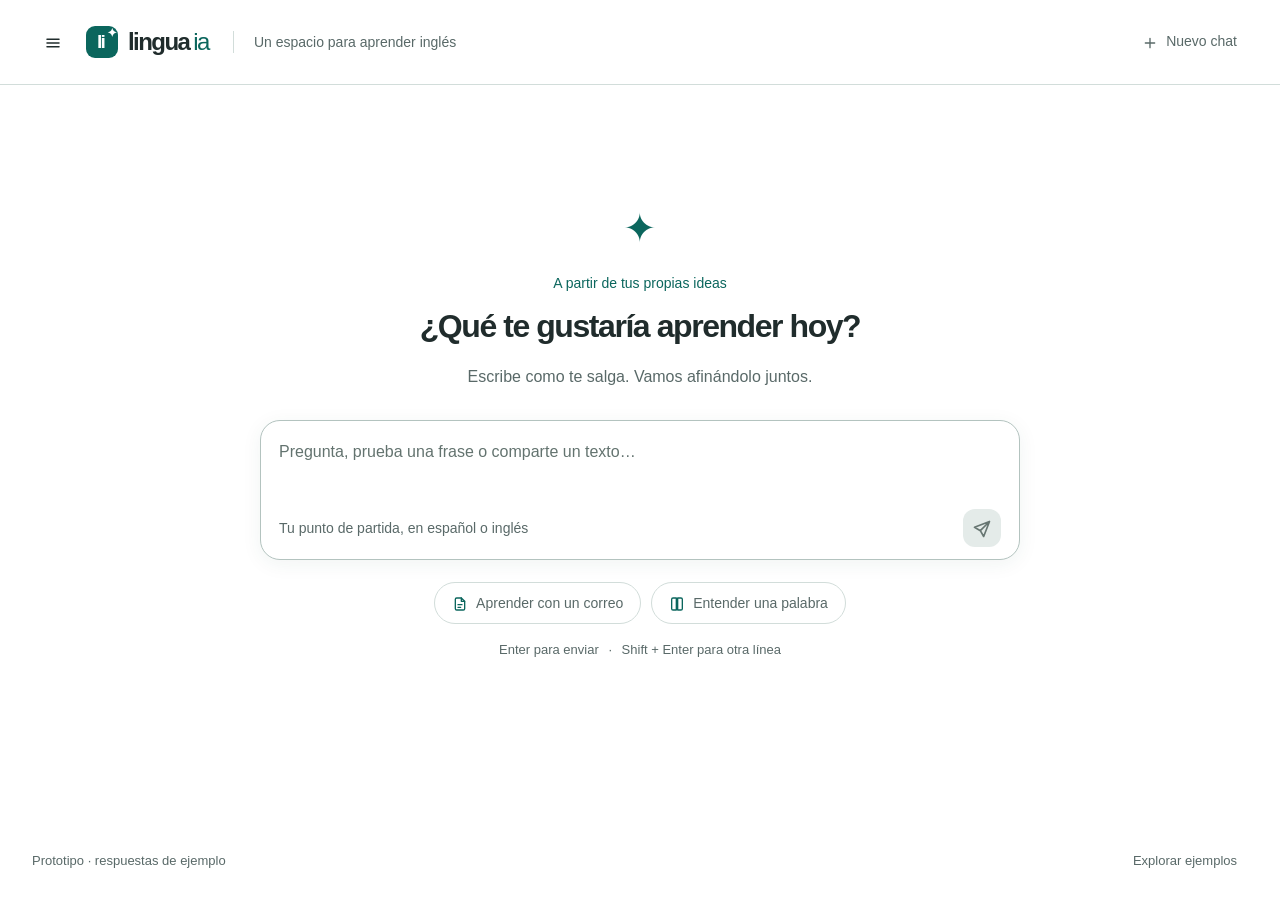
==== commit 1469203d: "actualizacion de la interfaz colocale el logo y el nombre me sientod e la vrga" ====
--- a/index.html
+++ b/index.html
@@ -17,7 +17,7 @@
     <span class="header-caption">Un espacio para aprender inglés</span>
     <div class="header-actions">
       <button class="text-btn" data-action="new"><span data-icon="plus"></span><span>Nuevo chat</span></button>
-      <button class="text-btn" id="notebook-button" data-action="notebook" hidden><span data-icon="book"></span><span>Mi aprendizaje</span></button>
+      <button class="text-btn" id="notebook-button" data-action="notebook" aria-label="Mi aprendizaje" title="Mi aprendizaje" hidden><span data-icon="book"></span><span>Mi aprendizaje</span></button>
     </div>
   </header>
   <main id="main" class="home">
@@ -28,16 +28,21 @@
       <p class="intro">Escribe como te salga. Vamos afinándolo juntos.</p>
     </section>
     <section id="conversation" aria-label="Práctica actual" hidden>
-      <div class="conversation-heading">
-        <div><p class="eyebrow" id="task-label"></p><h1 id="chat-title"></h1></div>
-        <button class="text-btn" data-action="change-task">Cambiar tarea</button>
+      <div class="task-navigation">
+        <div class="conversation-heading">
+          <div><p class="eyebrow" id="task-label"></p><h1 id="chat-title"></h1></div>
+          <button class="text-btn" data-action="change-task">Cambiar tarea</button>
+        </div>
+        <div id="task-choice" class="task-choice" hidden></div>
+        <details id="learning-plan" class="learning-plan">
+          <summary><span id="stage-position" aria-live="polite"></span><span class="route-toggle">Ver etapas</span><span class="route-symbol" aria-hidden="true"></span></summary>
+          <div class="route-content">
+            <p class="route-intro">Una ruta posible · Tú eliges por dónde seguir.</p>
+            <nav id="stagebar" aria-label="Etapas de práctica opcionales"></nav>
+            <p class="small">Los aportes guardados muestran lo que practicaste; no certifican dominio del inglés.</p>
+          </div>
+        </details>
       </div>
-      <div id="task-choice" class="task-choice" hidden></div>
-      <details id="learning-plan" class="learning-plan">
-        <summary>Una ruta posible <span>· Tú eliges por dónde seguir</span></summary>
-        <div id="stagebar" aria-label="Sugerencias de práctica"></div>
-        <p class="small">Los aportes guardados muestran lo que practicaste; no certifican dominio del inglés.</p>
-      </details>
       <div id="recall-banner" class="recall-banner" hidden><strong>Un intento sin modelo</strong><p>El material anterior está oculto. Prueba con tus palabras, a tu ritmo.</p><button class="text-btn" data-action="reveal-support">Consultar el apoyo anterior</button></div>
       <div id="chat-messages" role="log" aria-label="Mensajes de la práctica" aria-live="polite" aria-relevant="additions"></div>
     </section>
--- a/css/style.css
+++ b/css/style.css
@@ -1,4 +1,5 @@
 :root {
+  --header-height:84px;
   --ink:#202c2c;
   --muted:#596968;
   --teal:#0b665d;
@@ -137,14 +138,16 @@
   color:white
 }
 .app-header {
-  height:84px;
+  height:var(--header-height);
   padding:0 32px;
   display:flex;
   align-items:center;
   gap:24px;
   background:white;
-  position:relative;
-  z-index:2
+  position:sticky;
+  top:0;
+  z-index:5;
+  box-shadow:0 1px 0 var(--line)
 }
 .header-start,.header-actions {
   display:flex;
@@ -378,18 +381,27 @@
   padding:3px 8px
 }
 .active-chat {
-  padding-top:24px;
+  padding-top:0;
   padding-bottom:0;
   min-height:calc(100svh - 148px);
   display:flex;
   flex-direction:column
 }
+.task-navigation {
+  position:sticky;
+  top:var(--header-height);
+  z-index:3;
+  background:var(--bg);
+  padding-top:20px;
+  margin-bottom:24px;
+  box-shadow:0 8px 12px white
+}
 .conversation-heading {
   display:flex;
   gap:16px;
   justify-content:space-between;
   align-items:center;
-  margin-bottom:20px
+  margin-bottom:14px
 }
 .conversation-heading h1 {
   font-size:1.55rem;
@@ -406,16 +418,47 @@
   border-top:1px solid var(--line);
   border-bottom:1px solid var(--line);
   padding:12px 0;
-  margin-bottom:30px;
+  margin-bottom:0;
   font-size:.875rem
 }
 .learning-plan summary {
+  display:flex;
+  align-items:center;
+  gap:12px;
+  min-height:30px;
+  list-style:none;
   cursor:pointer;
   font-weight:500
 }
-.learning-plan summary span {
+.learning-plan summary::-webkit-details-marker {
+  display:none
+}
+#stage-position {
+  color:var(--teal);
+  flex:1;
+  min-width:0
+}
+.route-toggle {
   color:var(--muted);
-  font-weight:400
+  white-space:nowrap
+}
+.learning-plan[open] .route-toggle {
+  display:none
+}
+.route-symbol::before {
+  content:'+';
+  font-size:1.25rem;
+  color:var(--teal)
+}
+.learning-plan[open] .route-symbol::before {
+  content:'−'
+}
+.route-content {
+  max-height:min(35svh,260px);
+  overflow-y:auto;
+  overscroll-behavior:contain;
+  scrollbar-gutter:stable;
+  padding:0 4px 4px
 }
 .learning-plan p {
   margin:12px 0 0
@@ -461,7 +504,7 @@
 .message {
   margin-bottom:26px;
   overflow-wrap:anywhere;
-  scroll-margin-top:20px
+  scroll-margin-top:calc(var(--header-height) + 180px)
 }
 .message.user {
   display:flex;
@@ -726,6 +769,35 @@
   background:#112b2855;
   backdrop-filter:blur(2px)
 }
+dialog.conversation-drawer {
+  position:fixed;
+  inset:0 auto 0 0;
+  margin:0;
+  width:min(360px,calc(100vw - 28px));
+  max-width:none;
+  height:100dvh;
+  max-height:100dvh;
+  padding:24px;
+  border-top:0;
+  border-bottom:0;
+  border-left:0;
+  border-radius:0 18px 18px 0;
+  box-shadow:12px 0 60px #102c2330
+}
+dialog.conversation-drawer[open] {
+  display:flex;
+  flex-direction:column
+}
+.conversation-drawer .dialog-header {
+  flex-shrink:0
+}
+.conversation-drawer #dialog-content {
+  flex:1;
+  min-height:0;
+  overflow-y:auto;
+  overscroll-behavior:contain;
+  padding-right:4px
+}
 .dialog-header {
   display:flex;
   justify-content:space-between;
@@ -766,8 +838,10 @@
   }
 }
 @media(max-width:650px) {
+  :root {
+    --header-height:70px
+  }
   .app-header {
-    height:70px;
     padding:0 14px;
     gap:8px
   }
@@ -840,7 +914,11 @@
     padding:17px
   }
   .active-chat {
-    padding-top:14px
+    padding-top:0
+  }
+  .task-navigation {
+    padding-top:12px;
+    margin-bottom:18px
   }
   .conversation-heading {
     gap:6px
@@ -852,9 +930,11 @@
     font-size:.8125rem;
     padding:6px
   }
-  .learning-plan summary span {
-    display:block;
-    margin-left:15px
+  .learning-plan summary {
+    gap:8px
+  }
+  .route-toggle {
+    font-size:.8125rem
   }
   .user-text {
     max-width:94%
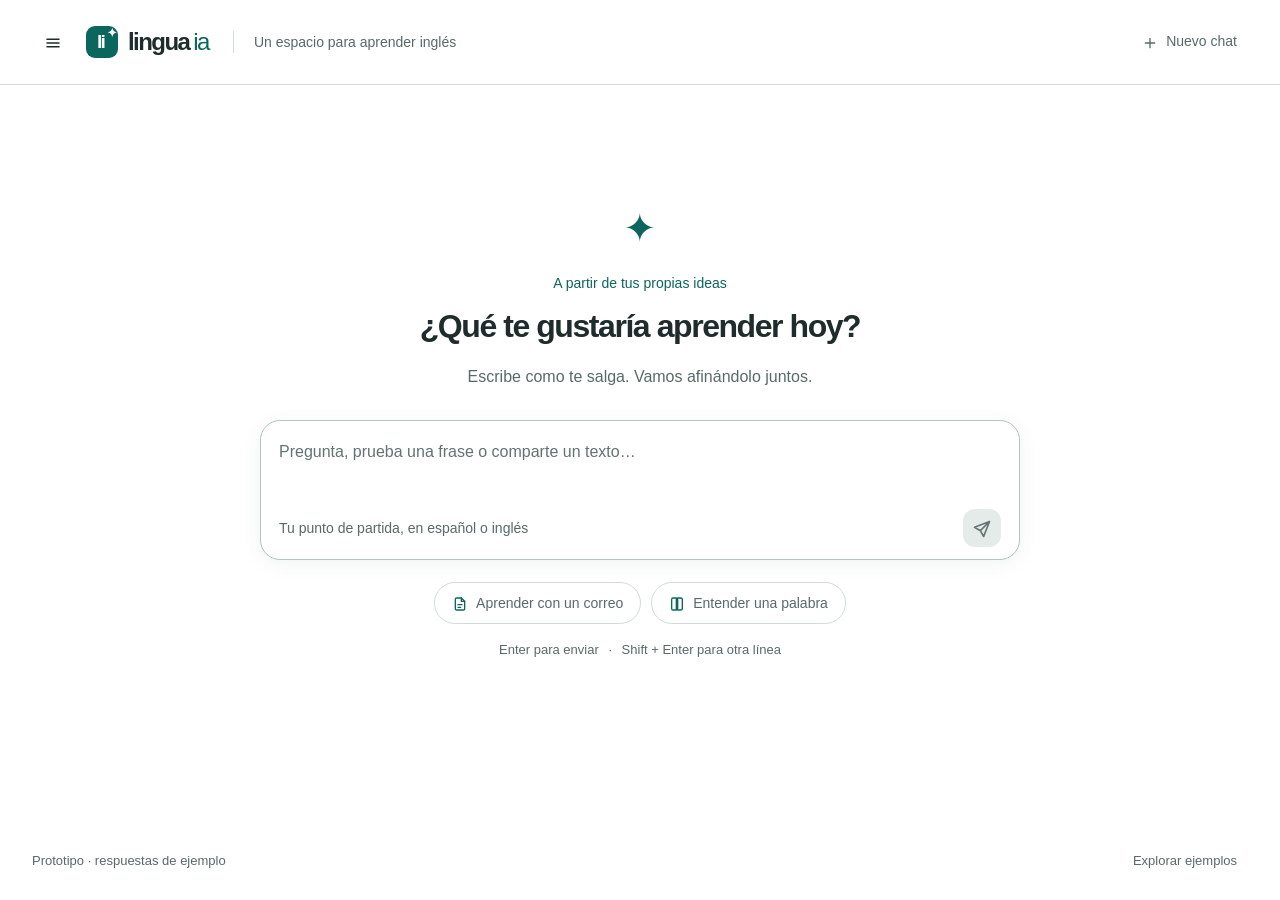
==== commit 317a2199: "Priorizar HTA v8 e interfaz de la versión local" ====
--- a/css/style.css
+++ b/css/style.css
@@ -825,6 +825,15 @@
   color:var(--muted);
   font-size:.875rem
 }
+.demo-card h4 {
+  font-size:1rem;
+  font-weight:600;
+  margin:0 0 8px;
+  line-height:1.4
+}
+.demo-group + .demo-group {
+  margin-top:28px
+}
 .finish-summary {
   border-left:3px solid var(--teal);
   padding-left:18px
